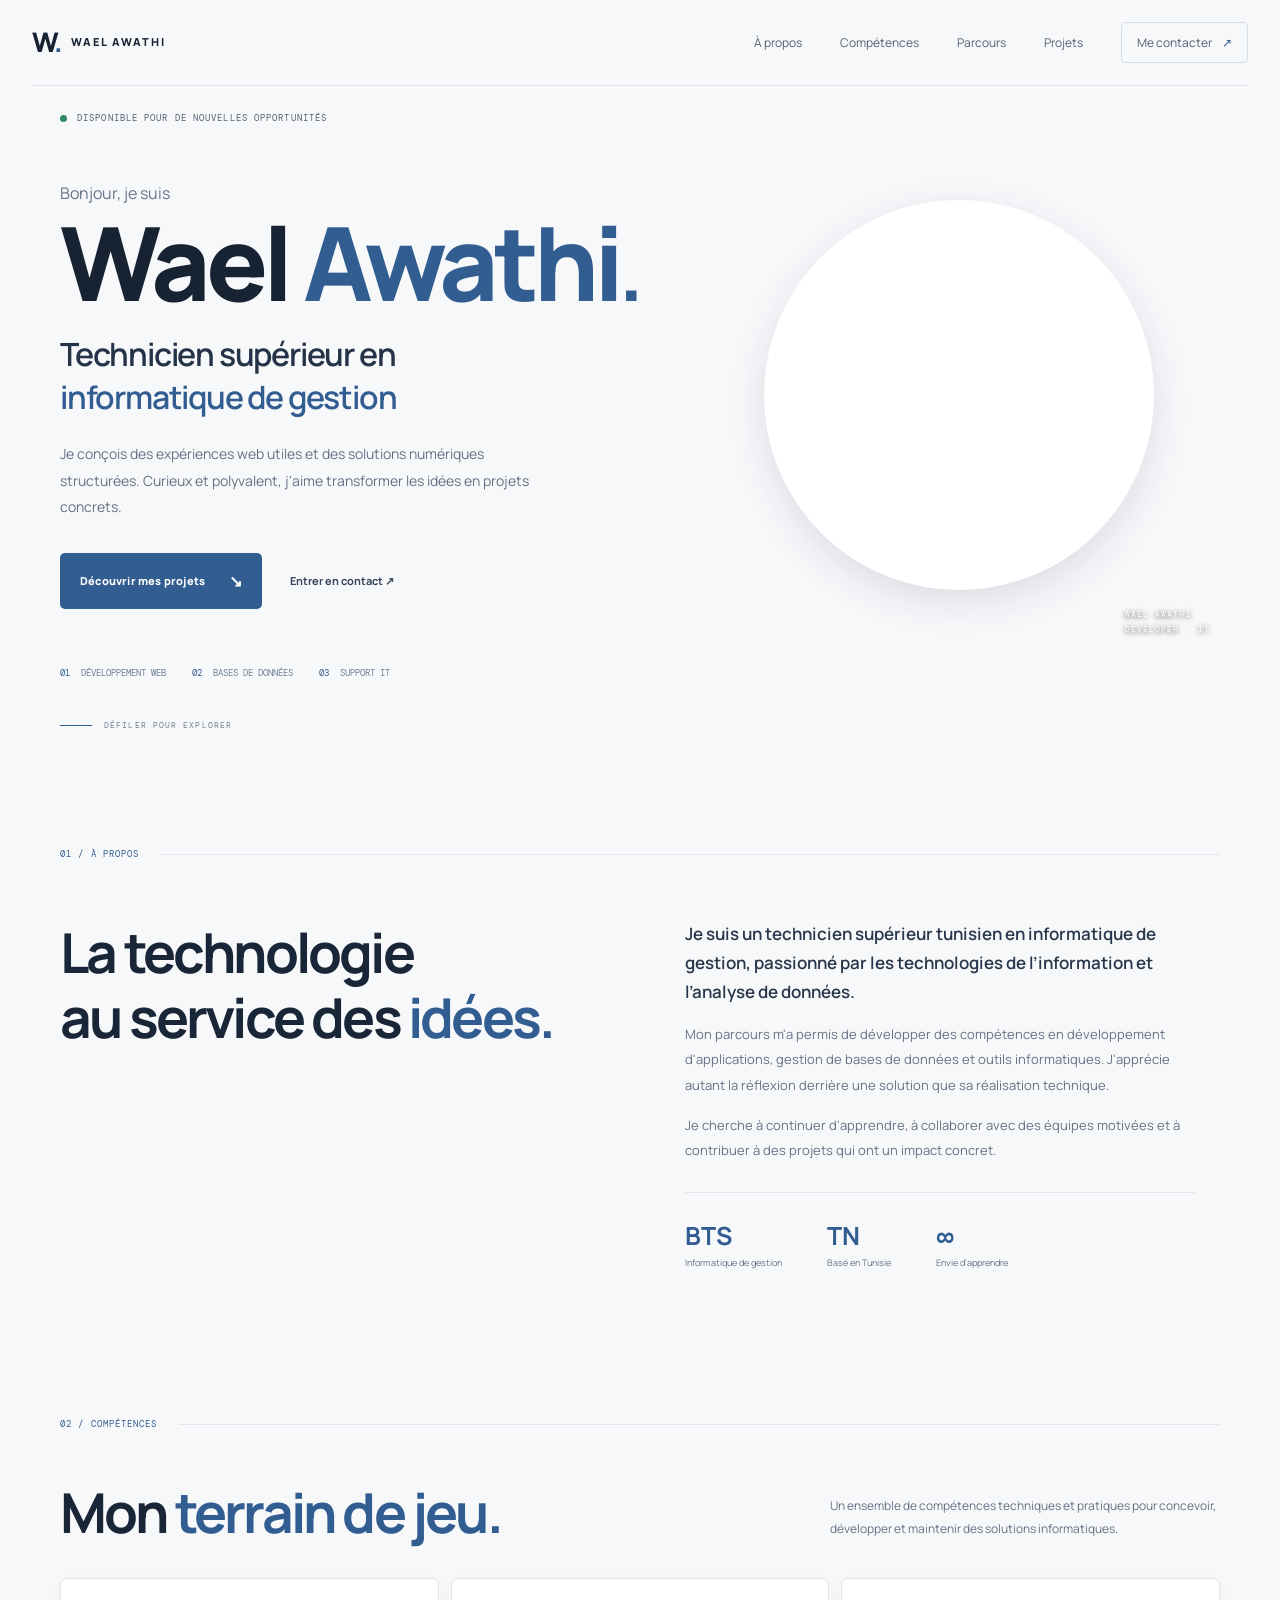
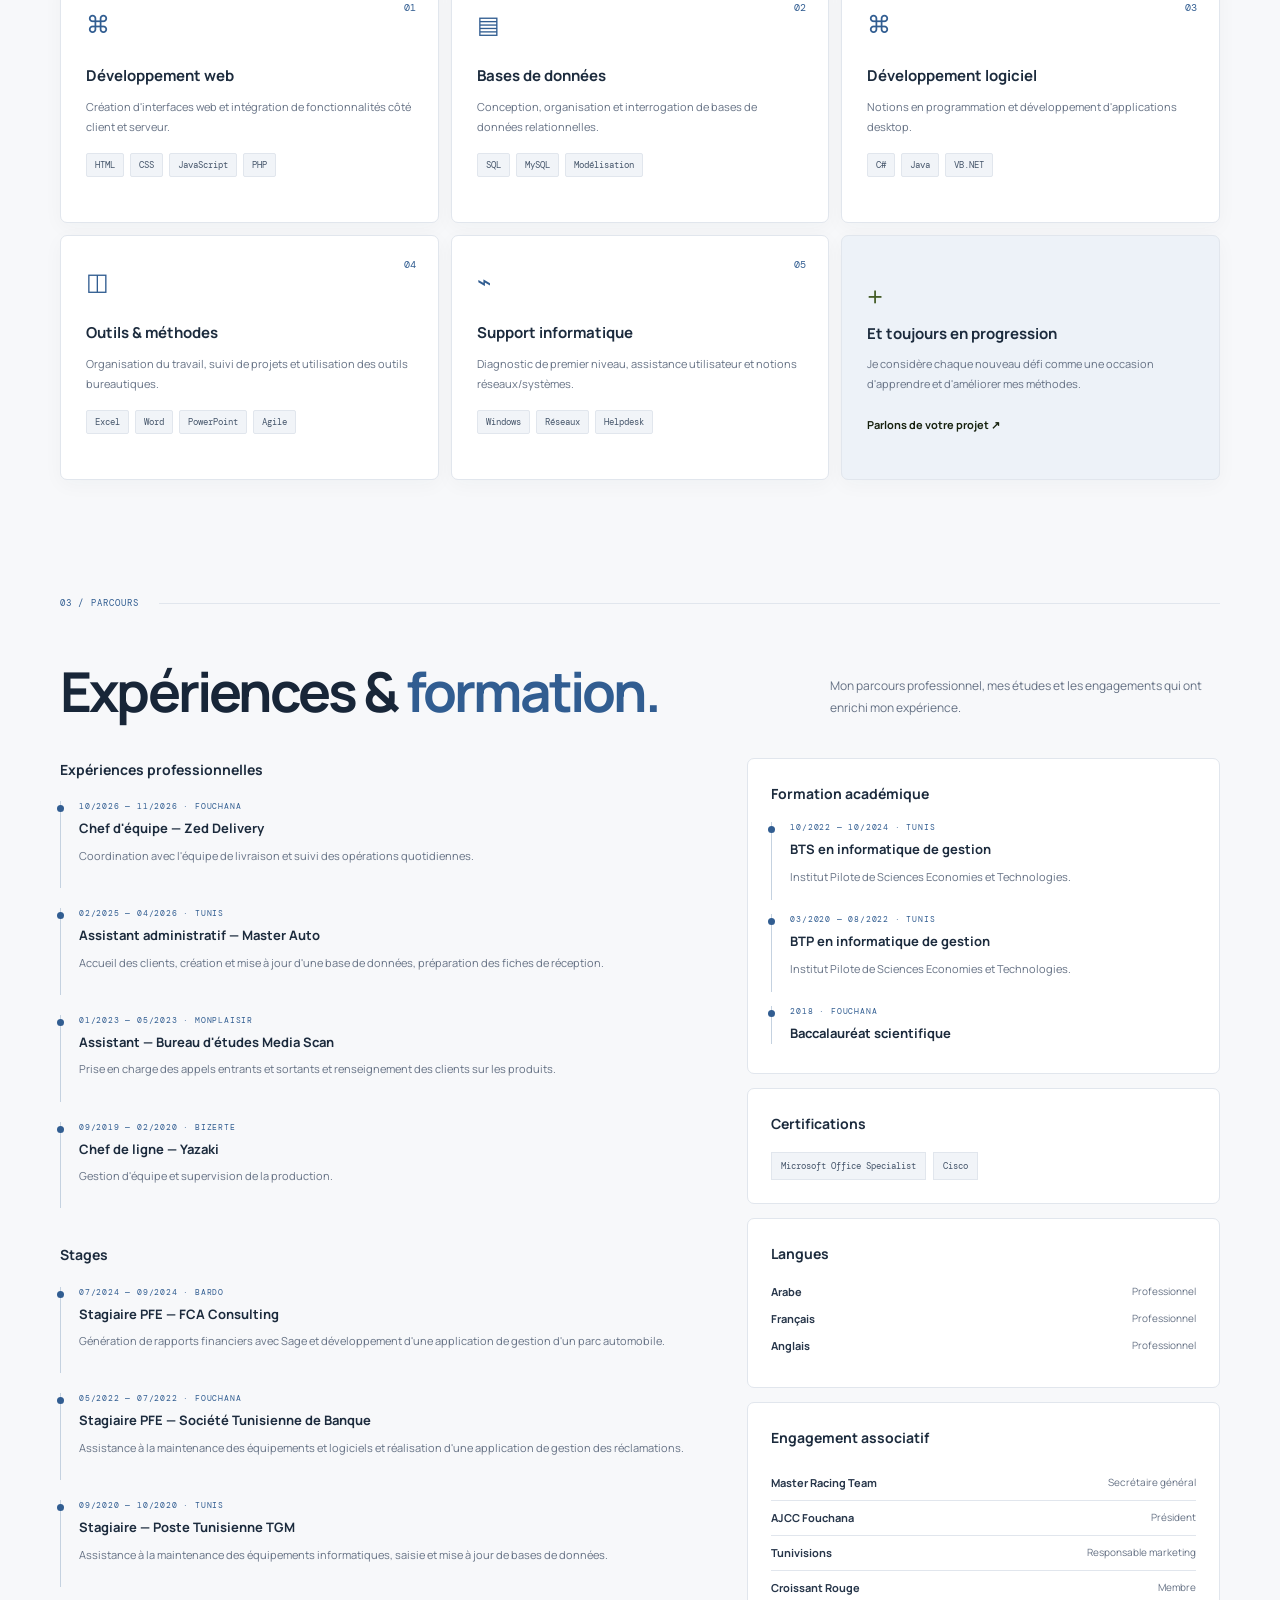
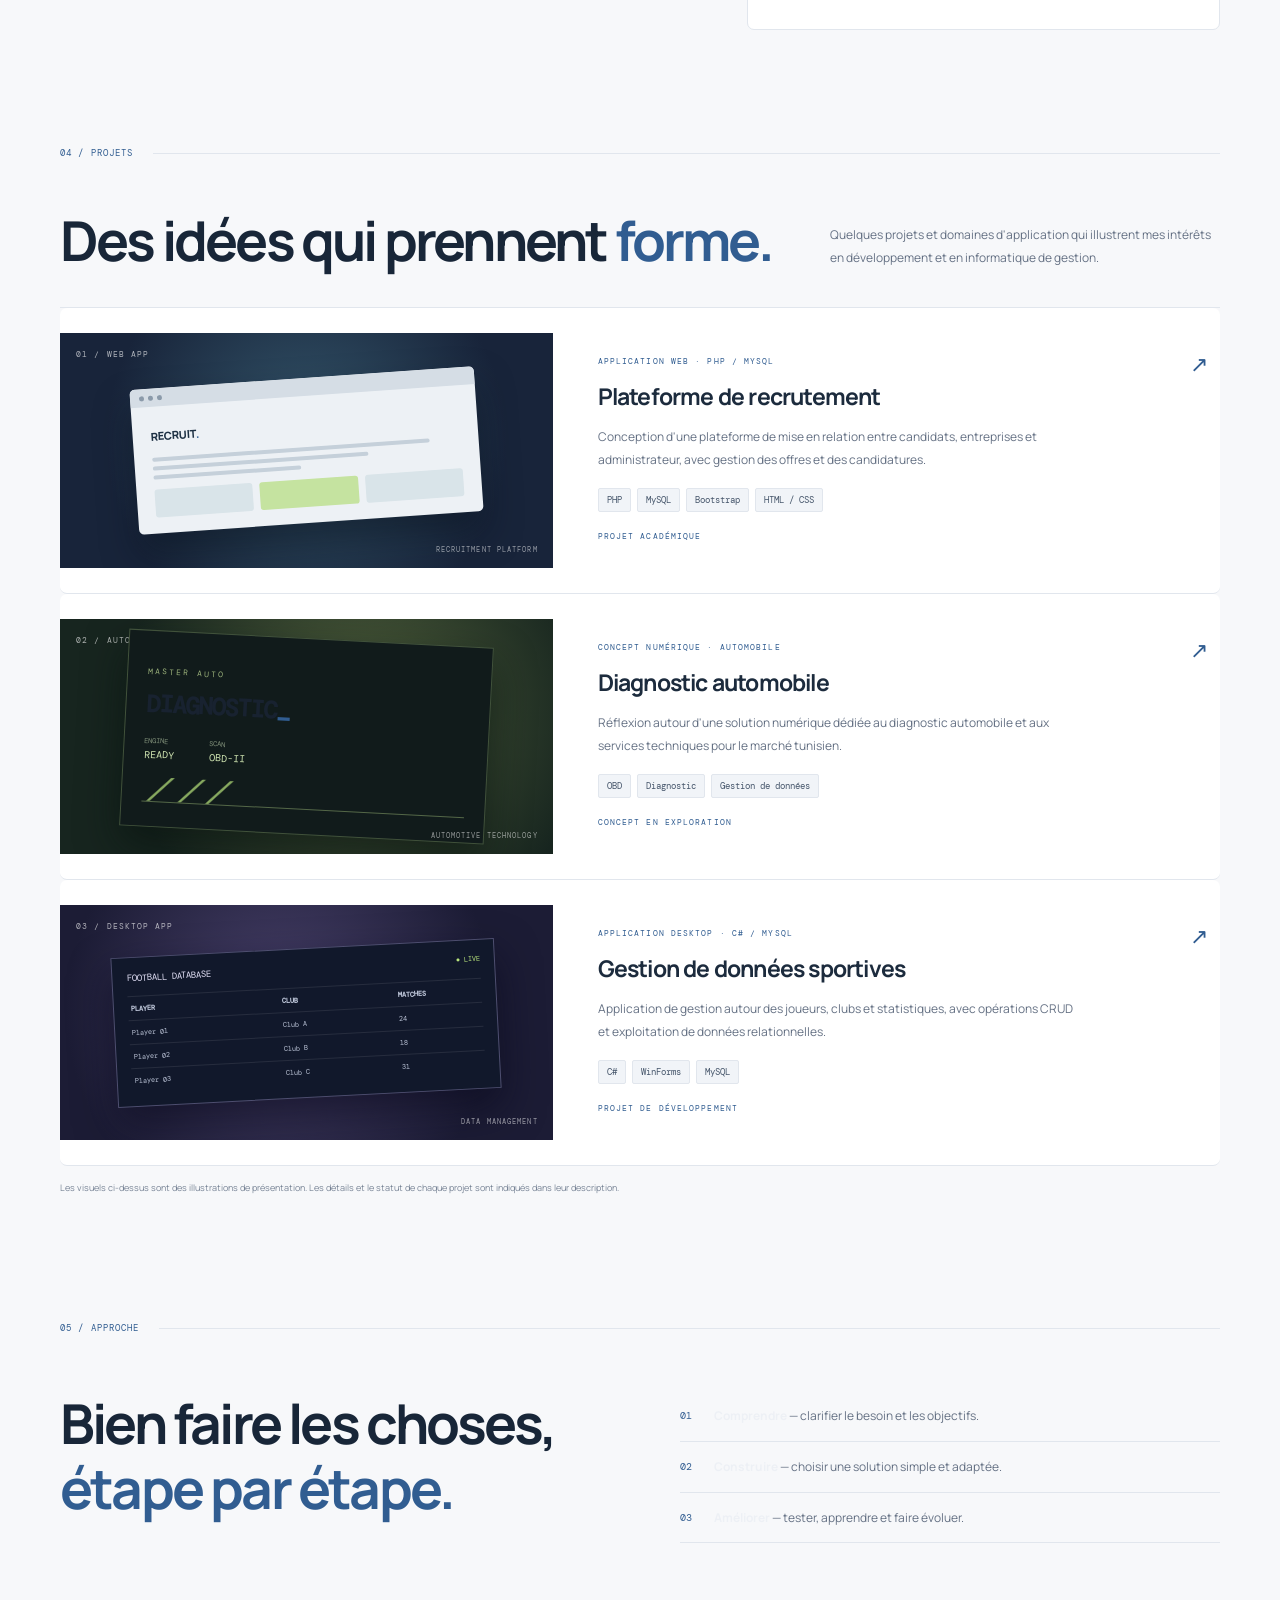
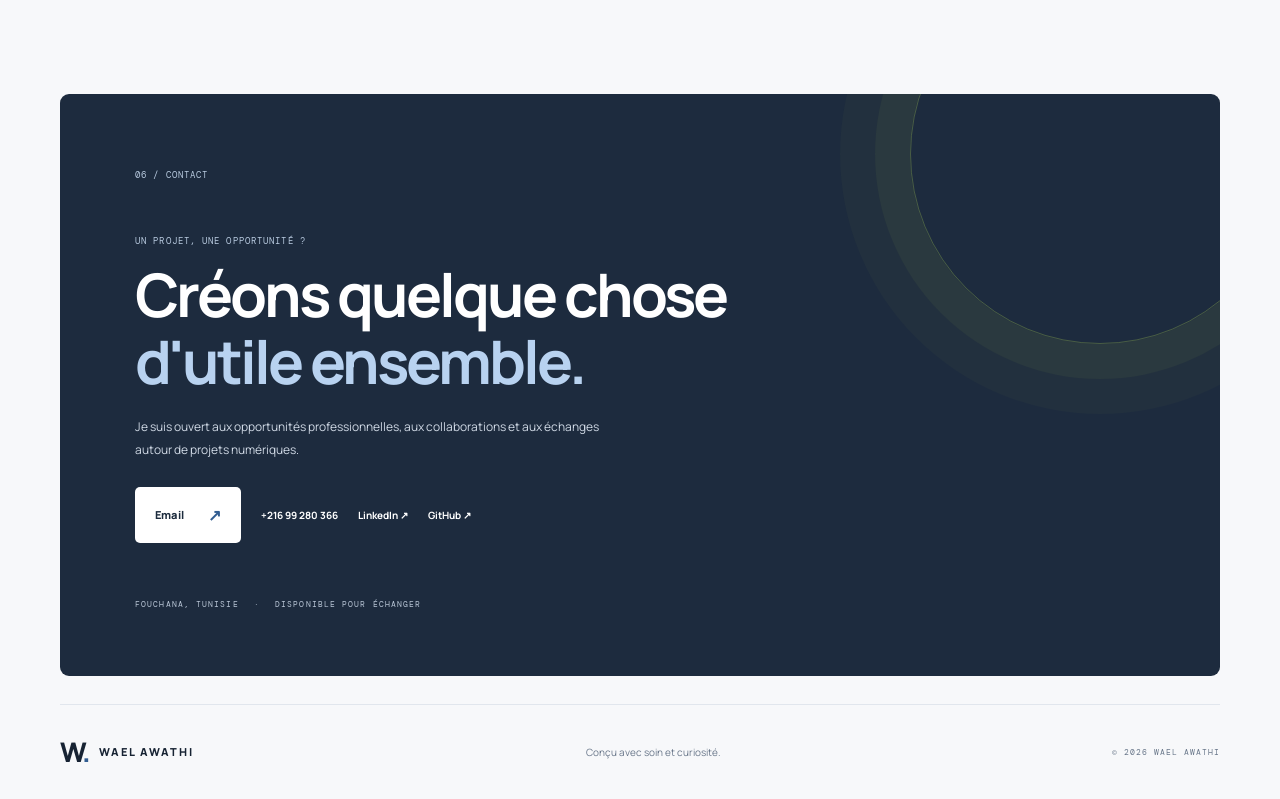
==== index.html @ 7c23335e "Fix hero portrait image path" ====
<!doctype html>
<html lang="fr">
<head>
  <meta charset="utf-8">
  <meta name="viewport" content="width=device-width, initial-scale=1">
  <meta name="theme-color" content="#0b1020">
  <meta name="description" content="Portfolio de Wael Awathi, technicien supérieur en informatique de gestion. Développement web, bases de données et solutions numériques.">
  <meta property="og:title" content="Wael Awathi — Portfolio">
  <meta property="og:description" content="Développement web · Informatique de gestion · Solutions numériques">
  <meta property="og:type" content="website">
  <title>Wael Awathi — Portfolio</title>
  <link rel="preconnect" href="https://fonts.googleapis.com">
  <link rel="preconnect" href="https://fonts.gstatic.com" crossorigin>
  <link href="https://fonts.googleapis.com/css2?family=DM+Mono:wght@400;500&family=Manrope:wght@400;500;600;700;800&display=swap" rel="stylesheet">
  <link rel="stylesheet" href="style.css">
  <script src="script.js" defer></script>
</head>
<body>
  <div class="ambient ambient-one"></div><div class="ambient ambient-two"></div>
  <header class="site-header">
    <a class="brand" href="#accueil" aria-label="Wael Awathi, accueil"><span class="brand-mark">W<span>.</span></span><span>WAEL AWATHI</span></a>
    <button class="menu-toggle" aria-label="Ouvrir le menu" aria-expanded="false"><span></span><span></span></button>
    <nav class="nav" aria-label="Navigation principale">
      <a href="#apropos">À propos</a><a href="#competences">Compétences</a><a href="#parcours">Parcours</a><a href="#projets">Projets</a><a href="#contact" class="nav-contact">Me contacter <span>↗</span></a>
    </nav>
  </header>

  <main>
    <section class="hero section-wrap" id="accueil">
      <div class="hero-copy">
        <div class="eyebrow"><span class="status-dot"></span> DISPONIBLE POUR DE NOUVELLES OPPORTUNITÉS</div>
        <p class="hero-kicker">Bonjour, je suis</p>
        <h1>Wael <span>Awathi</span><i>.</i></h1>
        <h2>Technicien supérieur en<br><span class="outline-text">informatique de gestion</span></h2>
        <p class="hero-description">Je conçois des expériences web utiles et des solutions numériques structurées. Curieux et polyvalent, j'aime transformer les idées en projets concrets.</p>
        <div class="hero-actions"><a class="button button-primary" href="#projets">Découvrir mes projets <span>↘</span></a><a class="text-link" href="#contact">Entrer en contact <span>↗</span></a></div>
        <div class="hero-meta"><span><b>01</b> Développement web</span><span><b>02</b> Bases de données</span><span><b>03</b> Support IT</span></div>
      </div>
      <div class="hero-art hero-portrait" aria-label="Portrait de Wael Awathi">
        <div class="art-orbit orbit-a"></div><div class="art-orbit orbit-b"></div>
        <div class="portrait-glow"></div>
        <img class="profile-portrait" src="assets/wael-profile.webp" alt="Portrait de Wael Awathi" fetchpriority="high">
        <div class="float-card card-code"><span class="card-label">CURRENT FOCUS</span><strong>Web development</strong><span class="mini-bars"><i></i><i></i><i></i><i></i><i></i><i></i><i></i></span></div>
        <div class="float-card card-stack"><span class="stack-icon">⌘</span><span>HTML · CSS · JS</span></div>
        <span class="art-coordinate">WAEL AWATHI<br>DEVELOPER · IT</span>
      </div>
      <a class="scroll-cue" href="#apropos"><span></span> DÉFILER POUR EXPLORER</a>
    </section>

    <section class="about section-wrap section-space" id="apropos">
      <div class="section-heading"><span class="section-index">01 / À PROPOS</span><span class="heading-line"></span></div>
      <div class="about-grid">
        <h2>La technologie<br>au service des <em>idées.</em></h2>
        <div class="about-copy"><p class="lead">Je suis un technicien supérieur tunisien en informatique de gestion, passionné par les technologies de l’information et l’analyse de données.</p><p>Mon parcours m'a permis de développer des compétences en développement d'applications, gestion de bases de données et outils informatiques. J'apprécie autant la réflexion derrière une solution que sa réalisation technique.</p><p>Je cherche à continuer d'apprendre, à collaborer avec des équipes motivées et à contribuer à des projets qui ont un impact concret.</p><div class="about-facts"><div><strong>BTS</strong><span>Informatique de gestion</span></div><div><strong>TN</strong><span>Basé en Tunisie</span></div><div><strong>∞</strong><span>Envie d'apprendre</span></div></div></div>
      </div>
    </section>

    <section class="skills section-wrap section-space" id="competences">
      <div class="section-heading"><span class="section-index">02 / COMPÉTENCES</span><span class="heading-line"></span></div>
      <div class="section-intro"><h2>Mon <em>terrain de jeu.</em></h2><p>Un ensemble de compétences techniques et pratiques pour concevoir, développer et maintenir des solutions informatiques.</p></div>
      <div class="skill-grid">
        <article class="skill-card"><span class="skill-number">01</span><div class="skill-icon">⌘</div><h3>Développement web</h3><p>Création d'interfaces web et intégration de fonctionnalités côté client et serveur.</p><div class="tags"><span>HTML</span><span>CSS</span><span>JavaScript</span><span>PHP</span></div></article>
        <article class="skill-card"><span class="skill-number">02</span><div class="skill-icon">▤</div><h3>Bases de données</h3><p>Conception, organisation et interrogation de bases de données relationnelles.</p><div class="tags"><span>SQL</span><span>MySQL</span><span>Modélisation</span></div></article>
        <article class="skill-card"><span class="skill-number">03</span><div class="skill-icon">⌘</div><h3>Développement logiciel</h3><p>Notions en programmation et développement d'applications desktop.</p><div class="tags"><span>C#</span><span>Java</span><span>VB.NET</span></div></article>
        <article class="skill-card"><span class="skill-number">04</span><div class="skill-icon">◫</div><h3>Outils & méthodes</h3><p>Organisation du travail, suivi de projets et utilisation des outils bureautiques.</p><div class="tags"><span>Excel</span><span>Word</span><span>PowerPoint</span><span>Agile</span></div></article>
        <article class="skill-card"><span class="skill-number">05</span><div class="skill-icon">⌁</div><h3>Support informatique</h3><p>Diagnostic de premier niveau, assistance utilisateur et notions réseaux/systèmes.</p><div class="tags"><span>Windows</span><span>Réseaux</span><span>Helpdesk</span></div></article>
        <article class="skill-card skill-note"><span class="note-mark">+</span><h3>Et toujours en progression</h3><p>Je considère chaque nouveau défi comme une occasion d'apprendre et d'améliorer mes méthodes.</p><a href="#contact" class="text-link">Parlons de votre projet ↗</a></article>
      </div>
    </section>


    <section class="career section-wrap section-space" id="parcours">
      <div class="section-heading"><span class="section-index">03 / PARCOURS</span><span class="heading-line"></span></div>
      <div class="section-intro"><h2>Expériences & <em>formation.</em></h2><p>Mon parcours professionnel, mes études et les engagements qui ont enrichi mon expérience.</p></div>
      <div class="career-grid">
        <div class="career-column">
          <h3 class="career-title">Expériences professionnelles</h3>
          <article class="career-item"><span class="career-date">10/2026 — 11/2026 · FOUCHANA</span><h4>Chef d'équipe — Zed Delivery</h4><p>Coordination avec l'équipe de livraison et suivi des opérations quotidiennes.</p></article>
          <article class="career-item"><span class="career-date">02/2025 — 04/2026 · TUNIS</span><h4>Assistant administratif — Master Auto</h4><p>Accueil des clients, création et mise à jour d'une base de données, préparation des fiches de réception.</p></article>
          <article class="career-item"><span class="career-date">01/2023 — 05/2023 · MONPLAISIR</span><h4>Assistant — Bureau d'études Media Scan</h4><p>Prise en charge des appels entrants et sortants et renseignement des clients sur les produits.</p></article>
          <article class="career-item"><span class="career-date">09/2019 — 02/2020 · BIZERTE</span><h4>Chef de ligne — Yazaki</h4><p>Gestion d'équipe et supervision de la production.</p></article>
          <h3 class="career-title secondary-title">Stages</h3>
          <article class="career-item"><span class="career-date">07/2024 — 09/2024 · BARDO</span><h4>Stagiaire PFE — FCA Consulting</h4><p>Génération de rapports financiers avec Sage et développement d'une application de gestion d'un parc automobile.</p></article>
          <article class="career-item"><span class="career-date">05/2022 — 07/2022 · FOUCHANA</span><h4>Stagiaire PFE — Société Tunisienne de Banque</h4><p>Assistance à la maintenance des équipements et logiciels et réalisation d'une application de gestion des réclamations.</p></article>
          <article class="career-item"><span class="career-date">09/2020 — 10/2020 · TUNIS</span><h4>Stagiaire — Poste Tunisienne TGM</h4><p>Assistance à la maintenance des équipements informatiques, saisie et mise à jour de bases de données.</p></article>
        </div>
        <aside class="career-side">
          <div class="career-panel"><h3 class="career-title">Formation académique</h3><article class="career-item"><span class="career-date">10/2022 — 10/2024 · TUNIS</span><h4>BTS en informatique de gestion</h4><p>Institut Pilote de Sciences Economies et Technologies.</p></article><article class="career-item"><span class="career-date">03/2020 — 08/2022 · TUNIS</span><h4>BTP en informatique de gestion</h4><p>Institut Pilote de Sciences Economies et Technologies.</p></article><article class="career-item"><span class="career-date">2018 · FOUCHANA</span><h4>Baccalauréat scientifique</h4></article></div>
          <div class="career-panel"><h3 class="career-title">Certifications</h3><div class="career-tags"><span>Microsoft Office Specialist</span><span>Cisco</span></div></div>
          <div class="career-panel"><h3 class="career-title">Langues</h3><div class="language-list"><p><b>Arabe</b><span>Professionnel</span></p><p><b>Français</b><span>Professionnel</span></p><p><b>Anglais</b><span>Professionnel</span></p></div></div>
          <div class="career-panel"><h3 class="career-title">Engagement associatif</h3><ul class="association-list"><li><b>Master Racing Team</b><span>Secrétaire général</span></li><li><b>AJCC Fouchana</b><span>Président</span></li><li><b>Tunivisions</b><span>Responsable marketing</span></li><li><b>Croissant Rouge</b><span>Membre</span></li></ul></div>
        </aside>
      </div>
    </section>

    <section class="projects section-wrap section-space" id="projets">
      <div class="section-heading"><span class="section-index">04 / PROJETS</span><span class="heading-line"></span></div>
      <div class="section-intro"><h2>Des idées qui prennent <em>forme.</em></h2><p>Quelques projets et domaines d'application qui illustrent mes intérêts en développement et en informatique de gestion.</p></div>
      <div class="project-list">
        <article class="project-card"><div class="project-visual visual-one"><span class="visual-label">01 / WEB APP</span><div class="mock-window"><div class="mock-top"><i></i><i></i><i></i></div><div class="mock-content"><span class="mock-brand">RECRUIT<span>.</span></span><div class="mock-lines"><i></i><i></i><i></i></div><div class="mock-panels"><b></b><b></b><b></b></div></div></div><span class="visual-caption">RECRUITMENT PLATFORM</span></div><div class="project-info"><div class="project-type">APPLICATION WEB · PHP / MYSQL</div><h3>Plateforme de recrutement</h3><p>Conception d'une plateforme de mise en relation entre candidats, entreprises et administrateur, avec gestion des offres et des candidatures.</p><div class="tags"><span>PHP</span><span>MySQL</span><span>Bootstrap</span><span>HTML / CSS</span></div><span class="project-status">PROJET ACADÉMIQUE</span></div><span class="project-arrow">↗</span></article>
        <article class="project-card"><div class="project-visual visual-two"><span class="visual-label">02 / AUTOMOTIVE</span><div class="diag-card"><span class="diag-overline">MASTER AUTO</span><strong>DIAGNOSTIC<span>_</span></strong><div class="diag-readings"><div><small>ENGINE</small><b>READY</b></div><div><small>SCAN</small><b>OBD-II</b></div></div><div class="diag-wave"></div></div><span class="visual-caption">AUTOMOTIVE TECHNOLOGY</span></div><div class="project-info"><div class="project-type">CONCEPT NUMÉRIQUE · AUTOMOBILE</div><h3>Diagnostic automobile</h3><p>Réflexion autour d'une solution numérique dédiée au diagnostic automobile et aux services techniques pour le marché tunisien.</p><div class="tags"><span>OBD</span><span>Diagnostic</span><span>Gestion de données</span></div><span class="project-status">CONCEPT EN EXPLORATION</span></div><span class="project-arrow">↗</span></article>
        <article class="project-card"><div class="project-visual visual-three"><span class="visual-label">03 / DESKTOP APP</span><div class="table-card"><div class="table-title">FOOTBALL DATABASE <span>● LIVE</span></div><div class="table-row"><b>PLAYER</b><b>CLUB</b><b>MATCHES</b></div><div class="table-row"><span>Player 01</span><span>Club A</span><span>24</span></div><div class="table-row"><span>Player 02</span><span>Club B</span><span>18</span></div><div class="table-row"><span>Player 03</span><span>Club C</span><span>31</span></div></div><span class="visual-caption">DATA MANAGEMENT</span></div><div class="project-info"><div class="project-type">APPLICATION DESKTOP · C# / MYSQL</div><h3>Gestion de données sportives</h3><p>Application de gestion autour des joueurs, clubs et statistiques, avec opérations CRUD et exploitation de données relationnelles.</p><div class="tags"><span>C#</span><span>WinForms</span><span>MySQL</span></div><span class="project-status">PROJET DE DÉVELOPPEMENT</span></div><span class="project-arrow">↗</span></article>
      </div>
      <p class="projects-note">Les visuels ci-dessus sont des illustrations de présentation. Les détails et le statut de chaque projet sont indiqués dans leur description.</p>
    </section>

    <section class="approach section-wrap section-space">
      <div class="section-heading"><span class="section-index">05 / APPROCHE</span><span class="heading-line"></span></div>
      <div class="approach-grid"><h2>Bien faire les choses,<br><em>étape par étape.</em></h2><div class="approach-steps"><div><span>01</span><p><b>Comprendre</b> — clarifier le besoin et les objectifs.</p></div><div><span>02</span><p><b>Construire</b> — choisir une solution simple et adaptée.</p></div><div><span>03</span><p><b>Améliorer</b> — tester, apprendre et faire évoluer.</p></div></div></div>
    </section>

    <section class="contact section-wrap section-space" id="contact">
      <div class="contact-panel"><div class="contact-orb"></div><span class="section-index">06 / CONTACT</span><p class="contact-kicker">UN PROJET, UNE OPPORTUNITÉ ?</p><h2>Créons quelque chose<br><em>d'utile ensemble.</em></h2><p class="contact-copy">Je suis ouvert aux opportunités professionnelles, aux collaborations et aux échanges autour de projets numériques.</p><div class="contact-links"><a class="button button-light" href="mailto:waelawathi5@gmail.com">Email <span>↗</span></a><a class="contact-social" href="tel:+21699280366">+216 99 280 366</a><a class="contact-social" href="https://www.linkedin.com/in/wael-awathi-763bab306" target="_blank" rel="noreferrer">LinkedIn ↗</a><a class="contact-social" href="https://github.com/Waelawathi5" target="_blank" rel="noreferrer">GitHub ↗</a></div><div class="contact-location">FOUCHANA, TUNISIE <span>·</span> DISPONIBLE POUR ÉCHANGER</div></div>
    </section>
  </main>

  <footer class="footer section-wrap"><a class="brand" href="#accueil"><span class="brand-mark">W<span>.</span></span><span>WAEL AWATHI</span></a><p>Conçu avec soin et curiosité.</p><span>© <span id="year"></span> WAEL AWATHI</span></footer>
</body>
</html>
---- style.css ----
:root{--bg:#0b1020;--panel:#111a2d;--panel2:#151f34;--text:#f4f5f8;--muted:#9ba6ba;--line:rgba(255,255,255,.11);--accent:#c4f06b;--accent2:#91b84a;--font:'Manrope',sans-serif;--mono:'DM Mono',monospace}*{box-sizing:border-box}html{scroll-behavior:smooth;scroll-padding-top:90px}body{margin:0;background:var(--bg);color:var(--text);font-family:var(--font);line-height:1.65;overflow-x:hidden}a{color:inherit;text-decoration:none}.ambient{position:absolute;z-index:-1;pointer-events:none;border-radius:50%;filter:blur(100px);opacity:.12}.ambient-one{width:480px;height:480px;background:#668dbe;top:100px;left:-260px}.ambient-two{width:380px;height:380px;background:#a2ce56;top:850px;right:-260px}.section-wrap{width:min(1160px,calc(100% - 64px));margin-inline:auto}.site-header{height:86px;width:min(1280px,calc(100% - 64px));margin:auto;display:flex;align-items:center;justify-content:space-between;border-bottom:1px solid var(--line);position:relative;z-index:5}.brand{display:flex;align-items:center;gap:11px;font-size:11px;font-weight:800;letter-spacing:2px}.brand-mark{font-size:27px;letter-spacing:-3px;font-weight:800}.brand-mark span,.hero h1 i,.mock-brand span,.diag-card strong span{color:var(--accent);font-style:normal}.nav{display:flex;align-items:center;gap:38px;font-size:12px;color:#c1c8d5}.nav a{transition:color .2s}.nav a:hover,.text-link:hover{color:var(--accent)}.nav-contact{border:1px solid var(--line);padding:10px 15px;border-radius:4px}.nav-contact span{color:var(--accent);margin-left:8px}.menu-toggle{display:none}.hero{min-height:690px;display:grid;grid-template-columns:1.1fr .9fr;align-items:center;position:relative;padding-top:35px;padding-bottom:90px}.hero-copy{position:relative;z-index:1}.eyebrow,.section-index,.project-type,.project-status,.card-label,.core-small,.core-bottom,.art-coordinate,.scroll-cue,.visual-label,.visual-caption,.contact-kicker,.contact-location{font-family:var(--mono);letter-spacing:1.1px}.eyebrow{font-size:9px;color:#c6d0de;display:flex;align-items:center;gap:10px}.status-dot{width:7px;height:7px;background:var(--accent);border-radius:50%;box-shadow:0 0 12px var(--accent)}.hero-kicker{font-size:16px;color:var(--muted);margin:54px 0 0}.hero h1{font-size:clamp(58px,8vw,104px);letter-spacing:-7px;line-height:1.1;margin:0;font-weight:800}.hero h1 span{color:var(--accent)}.hero h1 i{font-size:.75em}.hero h2{font-size:clamp(21px,3vw,32px);line-height:1.35;letter-spacing:-1.2px;margin:14px 0 22px;font-weight:600}.outline-text{color:transparent;-webkit-text-stroke:1px #aab5c7}.hero-description{max-width:490px;color:var(--muted);font-size:14px;line-height:1.9}.hero-actions{display:flex;align-items:center;gap:28px;margin-top:32px}.button{display:inline-flex;align-items:center;gap:24px;padding:15px 20px;font-size:11px;font-weight:800;letter-spacing:.2px;border-radius:3px;transition:transform .2s,background .2s}.button:hover{transform:translateY(-3px)}.button-primary{background:var(--accent);color:#111827}.button-primary span,.button-light span{font-size:16px}.text-link{font-size:11px;font-weight:700;color:#d8deea;transition:color .2s}.hero-meta{display:flex;gap:26px;margin-top:58px;color:#8290a6;font:9px var(--mono);text-transform:uppercase}.hero-meta b{color:var(--accent);margin-right:6px;font-weight:400}.hero-art{height:480px;position:relative;display:grid;place-items:center}.art-orbit{position:absolute;border:1px solid rgba(196,240,107,.2);border-radius:50%;transform:rotate(-24deg)}.orbit-a{width:390px;height:250px}.orbit-b{width:330px;height:420px;transform:rotate(55deg);border-color:rgba(255,255,255,.1)}.art-core{width:245px;height:245px;border-radius:50%;background:radial-gradient(circle at 35% 25%,#26364a,#111a2d 65%);border:1px solid rgba(196,240,107,.35);box-shadow:0 0 90px rgba(143,182,75,.12),inset 0 0 50px rgba(255,255,255,.035);display:flex;flex-direction:column;align-items:center;justify-content:center;position:relative}.art-core:before,.art-core:after{content:"";position:absolute;border:1px solid rgba(196,240,107,.15);border-radius:50%;inset:-17px}.art-core:after{inset:-32px;border-color:rgba(255,255,255,.07)}.core-small,.core-bottom{font-size:8px;color:#9ba9bc;letter-spacing:2px}.art-core strong{font-size:105px;line-height:1.15;letter-spacing:-12px;margin-right:10px}.art-core strong span{color:var(--accent)}.core-bottom{font-size:7px}.float-card{position:absolute;background:rgba(18,28,46,.94);border:1px solid var(--line);padding:15px 17px;box-shadow:0 15px 45px rgba(0,0,0,.2)}.card-code{top:75px;right:0;width:185px}.card-label{display:block;font-size:8px;color:var(--accent);margin-bottom:7px}.card-code strong{font-size:12px}.mini-bars{display:flex;gap:4px;margin-top:13px;align-items:end;height:22px}.mini-bars i{display:block;width:12px;background:var(--accent);opacity:.75;border-radius:2px}.mini-bars i:nth-child(1){height:40%}.mini-bars i:nth-child(2){height:70%}.mini-bars i:nth-child(3){height:52%}.mini-bars i:nth-child(4){height:100%}.mini-bars i:nth-child(5){height:65%}.mini-bars i:nth-child(6){height:82%}.mini-bars i:nth-child(7){height:48%}.card-stack{bottom:70px;left:0;display:flex;align-items:center;gap:12px;font:9px var(--mono);color:#c4ccda}.stack-icon{font-size:23px;color:var(--accent)}.art-coordinate{position:absolute;right:10px;bottom:45px;color:#66758b;font-size:8px;line-height:1.8}.scroll-cue{position:absolute;bottom:27px;left:0;font-size:8px;color:#78859a;display:flex;align-items:center;gap:12px}.scroll-cue span{width:32px;height:1px;background:var(--accent)}.section-space{padding-top:105px;padding-bottom:30px}.section-heading{display:flex;align-items:center;gap:20px}.section-index{font-size:9px;color:var(--accent)}.heading-line{height:1px;background:var(--line);flex:1}.about-grid{display:grid;grid-template-columns:1fr 1fr;gap:90px;padding:58px 0 30px}.about-grid h2,.section-intro h2,.approach-grid h2{font-size:clamp(34px,5vw,55px);letter-spacing:-2.8px;line-height:1.18;margin:0;font-weight:700}.about-grid h2 em,.section-intro h2 em,.approach-grid h2 em,.contact-panel h2 em{color:var(--accent);font-style:normal}.about-copy{max-width:510px}.about-copy p{font-size:13px;color:var(--muted);line-height:1.95;margin:0 0 15px}.about-copy .lead{font-size:17px;color:#e7ebf2;font-weight:600;line-height:1.7}.about-facts{display:flex;gap:45px;border-top:1px solid var(--line);padding-top:22px;margin-top:28px}.about-facts div{display:flex;flex-direction:column}.about-facts strong{font-size:25px;color:var(--accent)}.about-facts span{font-size:9px;color:#8d9aaf}.section-intro{display:flex;align-items:end;justify-content:space-between;gap:40px;margin:48px 0 34px}.section-intro p{max-width:390px;font-size:12px;color:var(--muted);line-height:1.9;margin:0 0 4px}.skill-grid{display:grid;grid-template-columns:repeat(3,1fr);gap:12px}.skill-card{min-height:245px;background:linear-gradient(145deg,rgba(21,32,53,.9),rgba(15,23,39,.8));border:1px solid var(--line);padding:25px;position:relative;transition:transform .25s,border-color .25s}.skill-card:hover{transform:translateY(-5px);border-color:rgba(196,240,107,.4)}.skill-number{position:absolute;top:22px;right:22px;font:10px var(--mono);color:#69788e}.skill-icon{font-size:24px;color:var(--accent);margin-bottom:20px}.skill-card h3{font-size:15px;margin:0 0 8px}.skill-card p{font-size:11px;color:var(--muted);line-height:1.8;margin:0 0 17px}.tags{display:flex;flex-wrap:wrap;gap:6px}.tags span{font:9px var(--mono);color:#bdc7d7;border:1px solid rgba(255,255,255,.12);padding:5px 8px;border-radius:2px}.skill-note{background:var(--accent);color:#111827;display:flex;flex-direction:column;justify-content:center}.skill-note p{color:#354326}.skill-note .text-link{color:#17220f;margin-top:5px}.note-mark{font-size:28px;font-weight:400;line-height:1;color:#425a25;margin-bottom:12px}.project-list{border-top:1px solid var(--line)}.project-card{display:grid;grid-template-columns: .9fr 1fr 30px;gap:45px;align-items:center;padding:25px 0;border-bottom:1px solid var(--line);position:relative}.project-visual{height:235px;position:relative;overflow:hidden;display:flex;align-items:center;justify-content:center;background:#18243a}.visual-one{background:radial-gradient(circle at 50% 45%,#34566b,#18243a 72%)}.visual-two{background:radial-gradient(circle at 60% 40%,#52623d,#17251f 72%)}.visual-three{background:radial-gradient(circle at 45% 45%,#4a426c,#1c1c35 72%)}.visual-label{position:absolute;top:15px;left:16px;font-size:8px;color:rgba(255,255,255,.65)}.visual-caption{position:absolute;bottom:13px;right:15px;font-size:7px;color:rgba(255,255,255,.55)}.mock-window{width:70%;height:145px;background:#edf1f5;border-radius:5px;box-shadow:0 20px 35px #07101c80;overflow:hidden;transform:rotate(-4deg)}.mock-top{height:18px;background:#d5dde5;display:flex;align-items:center;gap:4px;padding-left:9px}.mock-top i{width:5px;height:5px;border-radius:50%;background:#8b9aaa}.mock-content{padding:15px 18px}.mock-brand{font-size:11px;font-weight:800;color:#1d3043}.mock-lines{margin:10px 0;display:grid;gap:5px}.mock-lines i{height:4px;background:#c5d0da;width:90%;border-radius:3px}.mock-lines i:nth-child(2){width:70%}.mock-lines i:nth-child(3){width:48%}.mock-panels{display:flex;gap:7px}.mock-panels b{height:28px;flex:1;background:#d9e4e9;border-radius:3px}.mock-panels b:nth-child(2){background:#c5e3a0}.diag-card{width:74%;background:#111b1b;border:1px solid #8ba66c66;padding:24px 20px;box-shadow:0 18px 40px #06100d99;transform:rotate(3deg)}.diag-overline{font:8px var(--mono);color:#9db47c;letter-spacing:2px}.diag-card strong{display:block;font:700 24px var(--mono);letter-spacing:-1px;margin:7px 0 17px}.diag-readings{display:flex;gap:35px}.diag-readings div{display:flex;flex-direction:column;gap:3px}.diag-readings small{font:7px var(--mono);color:#81917a}.diag-readings b{font:10px var(--mono);color:#d2e7b3}.diag-wave{height:25px;margin-top:16px;background:linear-gradient(135deg,transparent 0 8%,#b8e47c 8.5% 9%,transparent 9.5% 17%,#b8e47c 17.5% 18%,transparent 18.5% 25%,#b8e47c 25.5% 26%,transparent 26.5%);opacity:.7;border-bottom:1px solid #71885b}.table-card{width:78%;background:#11182b;border:1px solid #aaa0d766;padding:14px;box-shadow:0 18px 40px #09091b99;transform:rotate(-3deg)}.table-title{font:9px var(--mono);color:#e3e1f7;margin-bottom:12px}.table-title span{float:right;color:#b8e47c;font-size:7px}.table-row{display:grid;grid-template-columns:1.3fr 1fr .7fr;padding:7px 3px;border-top:1px solid #ffffff17;font:7px var(--mono);color:#bdc5d8}.table-row:first-of-type{color:#858eaa}.project-info{padding:10px 0}.project-type{font-size:8px;color:var(--accent)}.project-info h3{font-size:23px;letter-spacing:-.8px;margin:10px 0}.project-info p{font-size:12px;line-height:1.9;color:var(--muted);max-width:480px;margin:0 0 16px}.project-status{display:inline-block;margin-top:18px;font-size:8px;color:#7e8ca1}.project-arrow{font-size:22px;color:var(--accent);align-self:start;margin-top:13px}.projects-note{font-size:9px;color:#718096;margin-top:15px}.approach-grid{display:grid;grid-template-columns:1fr 1fr;gap:80px;padding:55px 0 35px}.approach-steps{display:grid;gap:0}.approach-steps div{display:flex;align-items:center;gap:22px;border-bottom:1px solid var(--line);padding:15px 0}.approach-steps span{font:10px var(--mono);color:var(--accent)}.approach-steps p{font-size:12px;color:var(--muted);margin:0}.approach-steps b{color:#edf0f5}.contact{padding-top:110px;padding-bottom:75px}.contact-panel{background:#c4f06b;color:#14200e;padding:65px 75px;position:relative;overflow:hidden}.contact-panel .section-index{color:#405a24;position:relative;z-index:1}.contact-kicker{font-size:9px;margin:48px 0 12px;color:#526c31;position:relative;z-index:1}.contact-panel h2{font-size:clamp(37px,5vw,60px);line-height:1.13;letter-spacing:-3px;margin:0;position:relative;z-index:1}.contact-panel h2 em{color:#506d2b}.contact-copy{max-width:490px;color:#425a2a;font-size:12px;line-height:1.9;margin:20px 0 25px;position:relative;z-index:1}.button-light{background:#101a17;color:#f4f5f8;position:relative;z-index:1}.button-light span{color:var(--accent)}.contact-location{font-size:8px;color:#526c31;margin-top:55px;position:relative;z-index:1}.contact-location span{padding:0 9px}.contact-orb{position:absolute;width:380px;height:380px;border:1px solid #8aa94e66;border-radius:50%;right:-70px;top:-130px;box-shadow:0 0 0 35px #8aa94e12,0 0 0 70px #8aa94e0b}.footer{border-top:1px solid var(--line);min-height:95px;display:flex;align-items:center;justify-content:space-between;color:#78869a}.footer p{font-size:10px}.footer>span{font:8px var(--mono);letter-spacing:1px}.footer .brand{color:#e5eaf1}.reveal{opacity:0;transform:translateY(18px);transition:opacity .65s ease,transform .65s ease}.reveal.visible{opacity:1;transform:none}@media(max-width:900px){.hero{grid-template-columns:1fr .8fr}.hero h1{font-size:75px}.art-core{width:205px;height:205px}.art-core strong{font-size:85px}.orbit-a{width:300px;height:210px}.orbit-b{width:260px;height:340px}.card-code{right:-8px}.about-grid{gap:45px}.project-card{gap:25px}.project-visual{height:205px}.contact-panel{padding:55px 45px}}@media(max-width:700px){.section-wrap,.site-header{width:calc(100% - 40px)}.site-header{height:72px}.menu-toggle{display:flex;flex-direction:column;gap:5px;background:none;border:0;padding:10px}.menu-toggle span{width:23px;height:2px;background:#e9edf4}.nav{display:none;position:absolute;top:71px;left:-20px;right:-20px;padding:22px 25px 27px;background:#111a2d;border-bottom:1px solid var(--line);flex-direction:column;align-items:stretch;gap:18px}.nav.open{display:flex}.nav-contact{width:max-content}.hero{display:flex;flex-direction:column;align-items:stretch;padding-top:75px;padding-bottom:75px;min-height:auto}.hero-kicker{margin-top:38px}.hero h1{font-size:clamp(62px,15vw,88px);letter-spacing:-5px}.hero h2{font-size:24px}.hero-description{font-size:13px}.hero-meta{gap:14px;flex-wrap:wrap;margin-top:38px}.hero-art{height:370px;margin-top:25px}.art-core{width:190px;height:190px}.art-core strong{font-size:80px}.orbit-a{width:290px;height:190px}.orbit-b{width:240px;height:320px}.card-code{top:35px;right:0}.card-stack{bottom:35px;left:0}.art-coordinate{right:0;bottom:10px}.scroll-cue{bottom:15px}.section-space{padding-top:75px}.about-grid,.approach-grid{grid-template-columns:1fr;gap:25px;padding-top:38px}.about-grid h2,.section-intro h2,.approach-grid h2{font-size:40px}.about-facts{gap:30px}.section-intro{display:block;margin:35px 0 25px}.section-intro p{margin-top:15px}.skill-grid{grid-template-columns:1fr 1fr}.skill-card{padding:20px;min-height:250px}.project-card{grid-template-columns:1fr 28px;gap:15px;padding:22px 0}.project-visual{grid-column:1/-1;height:210px}.project-info{padding:5px 0}.project-info h3{font-size:21px}.project-arrow{grid-column:2;grid-row:2}.approach-grid{gap:25px}.contact{padding-top:75px;padding-bottom:55px}.contact-panel{padding:40px 25px}.contact-panel h2{font-size:42px;letter-spacing:-2px}.contact-kicker{margin-top:35px}.contact-location{line-height:2;margin-top:38px}.footer{flex-wrap:wrap;gap:12px;padding:22px 0}.footer p{order:3;width:100%;margin:0}.footer>span{font-size:7px}}@media(max-width:390px){.skill-grid{grid-template-columns:1fr}.skill-card{min-height:215px}.hero-actions{gap:17px;flex-wrap:wrap}.hero-meta{font-size:8px}.contact-panel h2{font-size:36px}}@media(prefers-reduced-motion:reduce){*,*::before,*::after{scroll-behavior:auto!important;transition:none!important}.reveal{opacity:1;transform:none}}

/* CV-based career and contact sections */
.career-grid{display:grid;grid-template-columns:1.15fr .85fr;gap:55px;align-items:start}
.career-title{font-size:14px;margin:0 0 20px;color:#eef2f8}
.career-item{padding:0 0 22px 18px;margin:0 0 20px;border-left:1px solid rgba(196,240,107,.35);position:relative}
.career-item:before{content:"";position:absolute;left:-4px;top:4px;width:7px;height:7px;border-radius:50%;background:var(--accent)}
.career-date{display:block;font:8px var(--mono);letter-spacing:.8px;color:var(--accent);margin-bottom:7px}
.career-item h4{font-size:13px;margin:0 0 6px;color:#edf0f5}
.career-item p{font-size:11px;line-height:1.85;color:var(--muted);margin:0}
.secondary-title{margin-top:35px}
.career-side{display:grid;gap:14px}
.career-panel{padding:23px;background:rgba(21,32,53,.75);border:1px solid var(--line)}
.career-panel .career-title{margin-bottom:17px}
.career-panel .career-item{margin-bottom:14px;padding-bottom:13px}
.career-panel .career-item:last-child{margin-bottom:0;padding-bottom:0}
.career-tags{display:flex;flex-wrap:wrap;gap:7px}
.career-tags span{font:9px var(--mono);color:#c5cfde;border:1px solid var(--line);padding:7px 9px}
.language-list p{display:flex;justify-content:space-between;gap:15px;margin:9px 0;font-size:11px;color:#e9edf4}
.language-list span,.association-list span{color:var(--muted);font-size:10px}
.association-list{list-style:none;padding:0;margin:0}
.association-list li{display:flex;justify-content:space-between;gap:12px;padding:8px 0;border-bottom:1px solid var(--line);font-size:11px;color:#e9edf4}
.association-list li:last-child{border-bottom:0}
.contact-links{display:flex;align-items:center;gap:20px;flex-wrap:wrap;position:relative;z-index:1}
.contact-social{font-size:10px;font-weight:700;color:#23351a}
.contact-social:hover{text-decoration:underline}
@media(max-width:700px){.career-grid{grid-template-columns:1fr;gap:20px}.career-side{gap:10px}.career-panel{padding:20px}.contact-links{gap:14px}.association-list li{align-items:flex-start}}


/* Personal portrait in the hero */
.hero-portrait{overflow:visible;isolation:isolate}
.hero-portrait .profile-portrait{position:relative;z-index:1;width:min(100%,430px);height:470px;object-fit:contain;object-position:center bottom;filter:drop-shadow(0 24px 45px rgba(0,0,0,.48));}
.hero-portrait .portrait-glow{position:absolute;z-index:0;width:290px;height:290px;border-radius:50%;background:radial-gradient(circle,rgba(196,240,107,.16),rgba(196,240,107,0) 70%);top:22%;left:50%;transform:translateX(-50%)}
.hero-portrait .orbit-a{z-index:-1}
.hero-portrait .orbit-b{z-index:-1}
.hero-portrait .card-code,.hero-portrait .card-stack,.hero-portrait .art-coordinate{z-index:2}
@media(max-width:900px){.hero-portrait{height:390px}.hero-portrait .profile-portrait{height:390px;width:min(100%,360px)}}
@media(max-width:600px){.hero-portrait{height:350px;margin-top:10px}.hero-portrait .profile-portrait{height:350px;width:min(100%,330px)}.hero-portrait .card-code{right:-3px;top:24px}.hero-portrait .card-stack{left:-3px;bottom:32px}.hero-portrait .art-coordinate{right:0;bottom:5px}}


/* Clean, minimal professional theme */
:root{--bg:#f7f8fa;--panel:#ffffff;--panel2:#eef1f5;--text:#182230;--muted:#657184;--line:#e1e6ed;--accent:#315d91;--accent2:#24466e}
body{background:var(--bg);color:var(--text)}
.ambient{display:none}
.site-header{border-color:var(--line)}
.brand{color:#172333}
.brand-mark span,.hero h1 i,.mock-brand span,.diag-card strong span{color:var(--accent)}
.nav{color:#536174}
.nav a:hover,.text-link:hover{color:var(--accent)}
.nav-contact{border-color:#d5dce5;border-radius:5px}
.nav-contact span{color:var(--accent)}
.hero{min-height:660px;padding-top:25px;padding-bottom:80px}
.eyebrow{color:#536174}
.status-dot{background:#2f8b62;box-shadow:none}
.hero-kicker{color:#687589}
.hero h1{color:#172333;letter-spacing:-5px}
.hero h1 span{color:var(--accent)}
.hero h2{color:#253348}
.outline-text{color:#315d91;-webkit-text-stroke:0}
.hero-description,.about-copy p,.section-intro p{color:#657184}
.button-primary{background:#315d91;color:white;border-radius:5px}
.text-link{color:#33445a}
.hero-meta{color:#718096}
.hero-meta b,.section-index{color:var(--accent)}
.hero-art{height:490px}
.hero-portrait .profile-portrait{width:min(100%,465px);height:465px;object-fit:contain;object-position:center;border-radius:8px;filter:drop-shadow(0 18px 28px rgba(19,31,47,.14))}
.hero-portrait .portrait-glow{display:none}
.hero-portrait .art-orbit{display:none}
.hero-portrait .float-card{display:none}
.hero-portrait .art-coordinate{right:10px;bottom:4px;color:#fff;text-shadow:0 1px 5px #222}
.scroll-cue{color:#758195}
.scroll-cue span{background:var(--accent)}
.section-space{padding-top:88px;padding-bottom:28px}
.heading-line{background:var(--line)}
.about-grid h2,.section-intro h2,.approach-grid h2{color:#182638}
.about-grid h2 em,.section-intro h2 em,.approach-grid h2 em,.contact-panel h2 em{color:var(--accent)}
.about-copy .lead{color:#27364a}
.about-facts{border-color:var(--line)}
.about-facts strong{color:var(--accent)}
.about-facts span{color:#657184}
.skill-card{background:#fff;border:1px solid var(--line);border-radius:7px;box-shadow:0 5px 20px rgba(28,45,67,.035)}
.skill-card:hover{border-color:#aabbd0;transform:translateY(-3px)}
.skill-card h3,.career-title,.career-item h4{color:#1c2b3d}
.skill-card p,.career-item p{color:#657184}
.skill-number,.career-date{color:var(--accent)}
.skill-icon{color:var(--accent)}
.tags span,.career-tags span{background:#f1f4f8;color:#46566b;border-color:#e1e6ed}
.skill-note{background:#edf2f8}
.project-card{background:#fff;border-color:var(--line);border-radius:7px;overflow:hidden}
.project-info h3{color:#1c2b3d}
.project-info p{color:#657184}
.project-type,.project-status{color:var(--accent)}
.project-arrow{color:var(--accent)}
.projects-note{color:#788496}
.career-grid{gap:48px}
.career-panel{background:#fff;border:1px solid var(--line);border-radius:7px}
.career-item{border-left-color:#c5d2e0}
.career-item:before{background:var(--accent)}
.career-date{color:var(--accent)}
.career-tags span{color:#46566b}
.language-list p,.association-list li{color:#27364a;border-color:var(--line)}
.language-list span,.association-list span{color:#657184}
.approach-steps>div{border-color:var(--line)}
.approach-steps>div>span{color:var(--accent)}
.approach-steps p{color:#657184}
.contact-panel{background:#1d2b3e;border-radius:9px}
.contact-panel .section-index,.contact-kicker{color:#b9cbe0}
.contact-panel h2{color:#fff}
.contact-panel h2 em{color:#b8d2f0}
.contact-copy{color:#d0d9e5}
.button-light{background:#fff;color:#1c2b3d;border-radius:5px}
.contact-social{color:#fff}
.contact-location{color:#b9c6d6}
.footer{border-color:var(--line);color:#69778a}
.footer .brand{color:#172333}
@media(max-width:900px){.hero{grid-template-columns:1fr 1fr;min-height:610px}.hero-portrait .profile-portrait{width:100%;height:390px}}
@media(max-width:700px){.site-header{height:72px}.nav{background:#fff;border:1px solid var(--line);box-shadow:0 12px 30px rgba(20,35,55,.1)}.nav a{color:#34445a}.hero{grid-template-columns:1fr;padding-top:42px;min-height:unset}.hero-copy{order:1}.hero-portrait{order:2;height:360px;margin-top:25px}.hero-portrait .profile-portrait{height:350px;width:min(100%,350px)}.hero-meta{flex-wrap:wrap;gap:13px}.section-space{padding-top:68px}.about-grid{gap:30px}.section-intro{display:block}.section-intro p{margin-top:16px}.skill-grid{grid-template-columns:1fr}.career-grid{grid-template-columns:1fr}.footer{gap:15px}}


/* Circular portrait on a clean white background */
.hero-portrait .profile-portrait{
  width: min(100%, 390px);
  height: 390px;
  aspect-ratio: 1 / 1;
  object-fit: cover;
  object-position: center 28%;
  border-radius: 50%;
  background: #fff;
  border: 7px solid #fff;
  box-shadow: 0 12px 38px rgba(15, 35, 70, .12);
  filter: none;
}
@media(max-width:900px){
  .hero-portrait .profile-portrait{width:min(100%,340px);height:340px}
}
@media(max-width:600px){
  .hero-portrait .profile-portrait{width:min(100%,300px);height:300px}
}
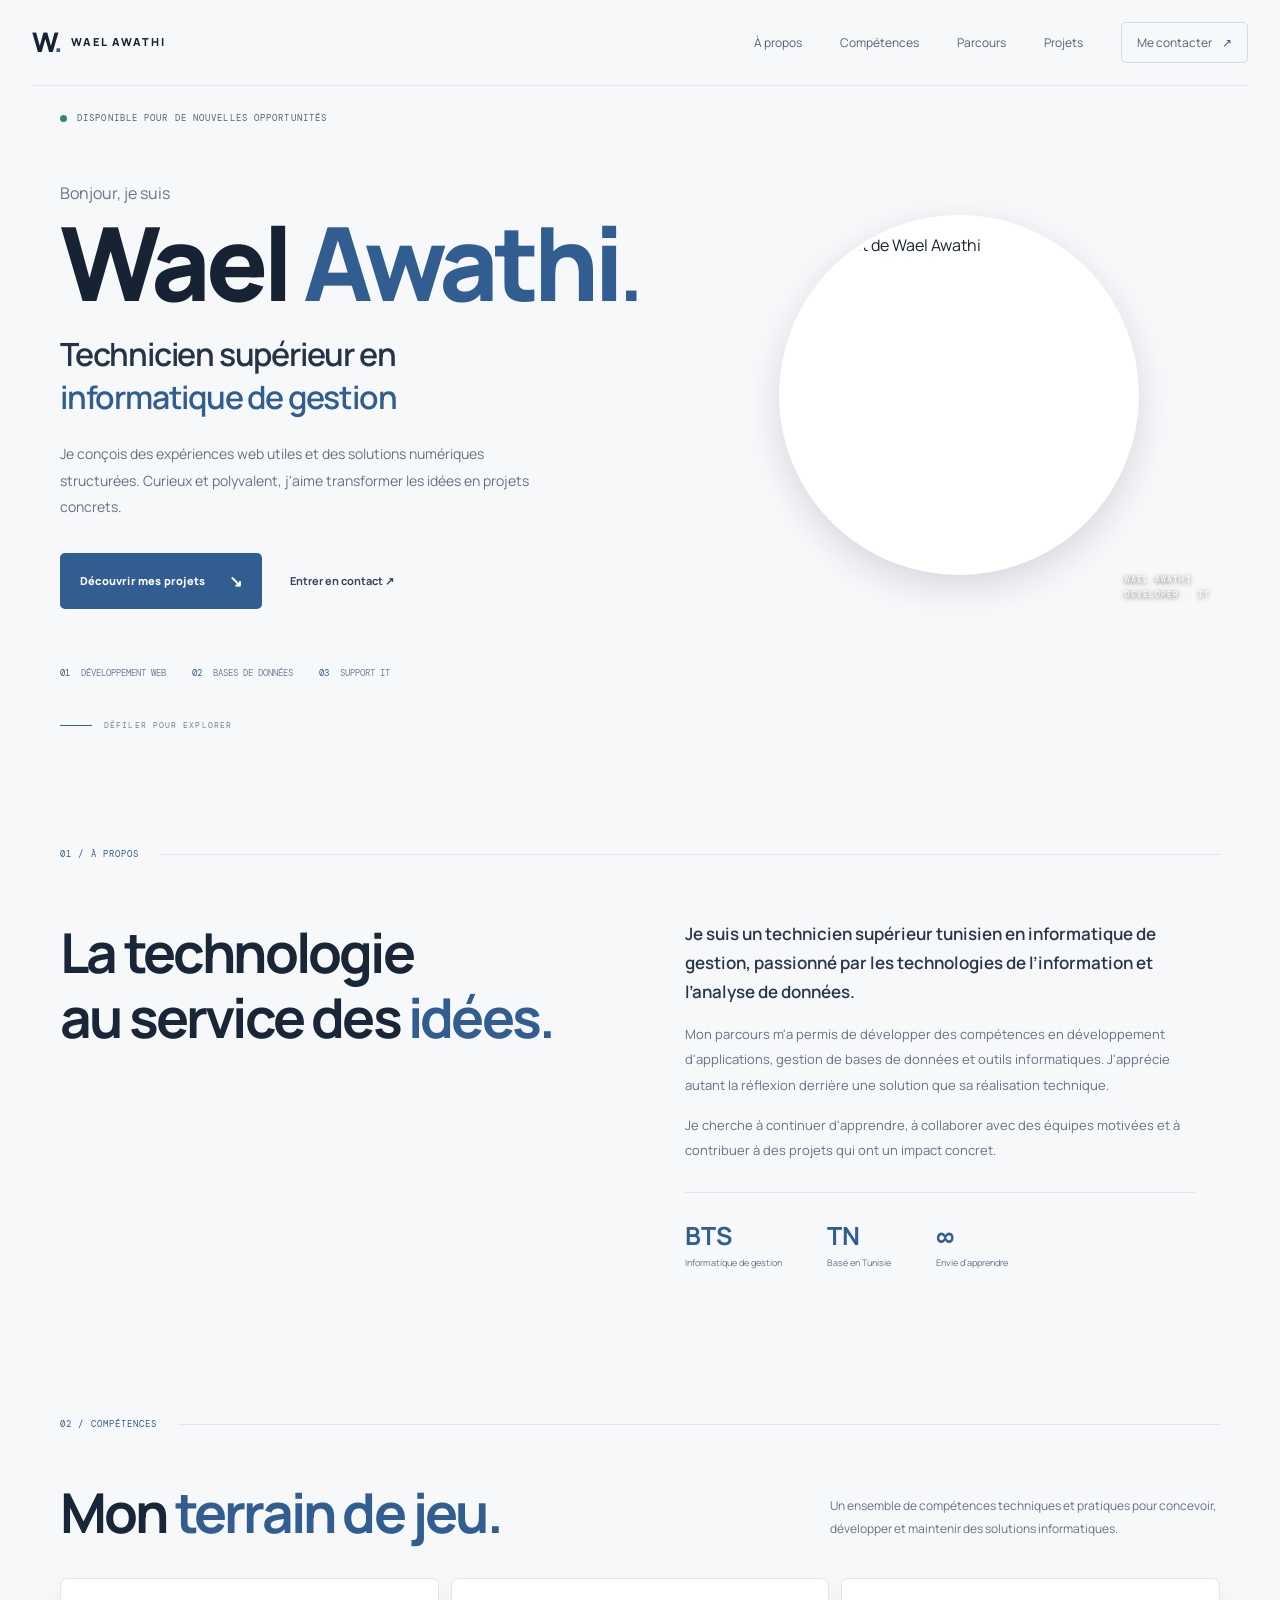
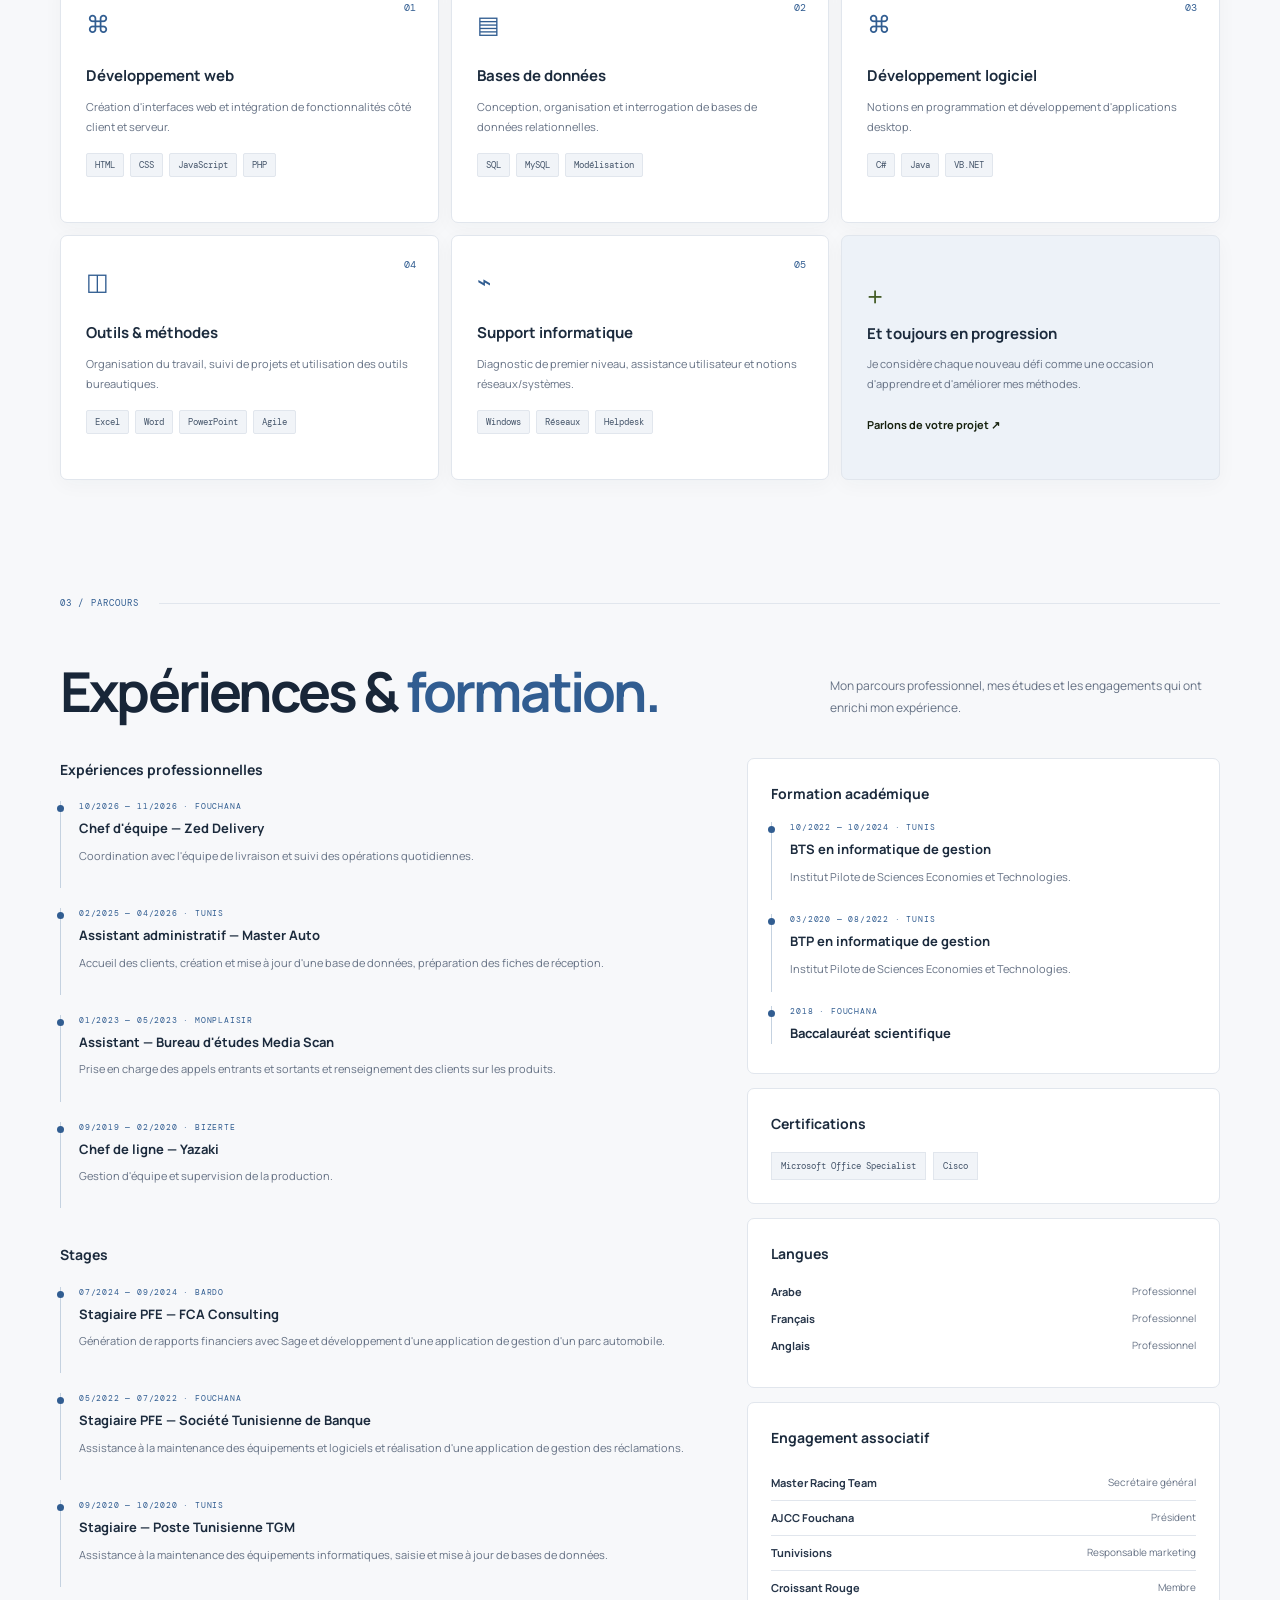
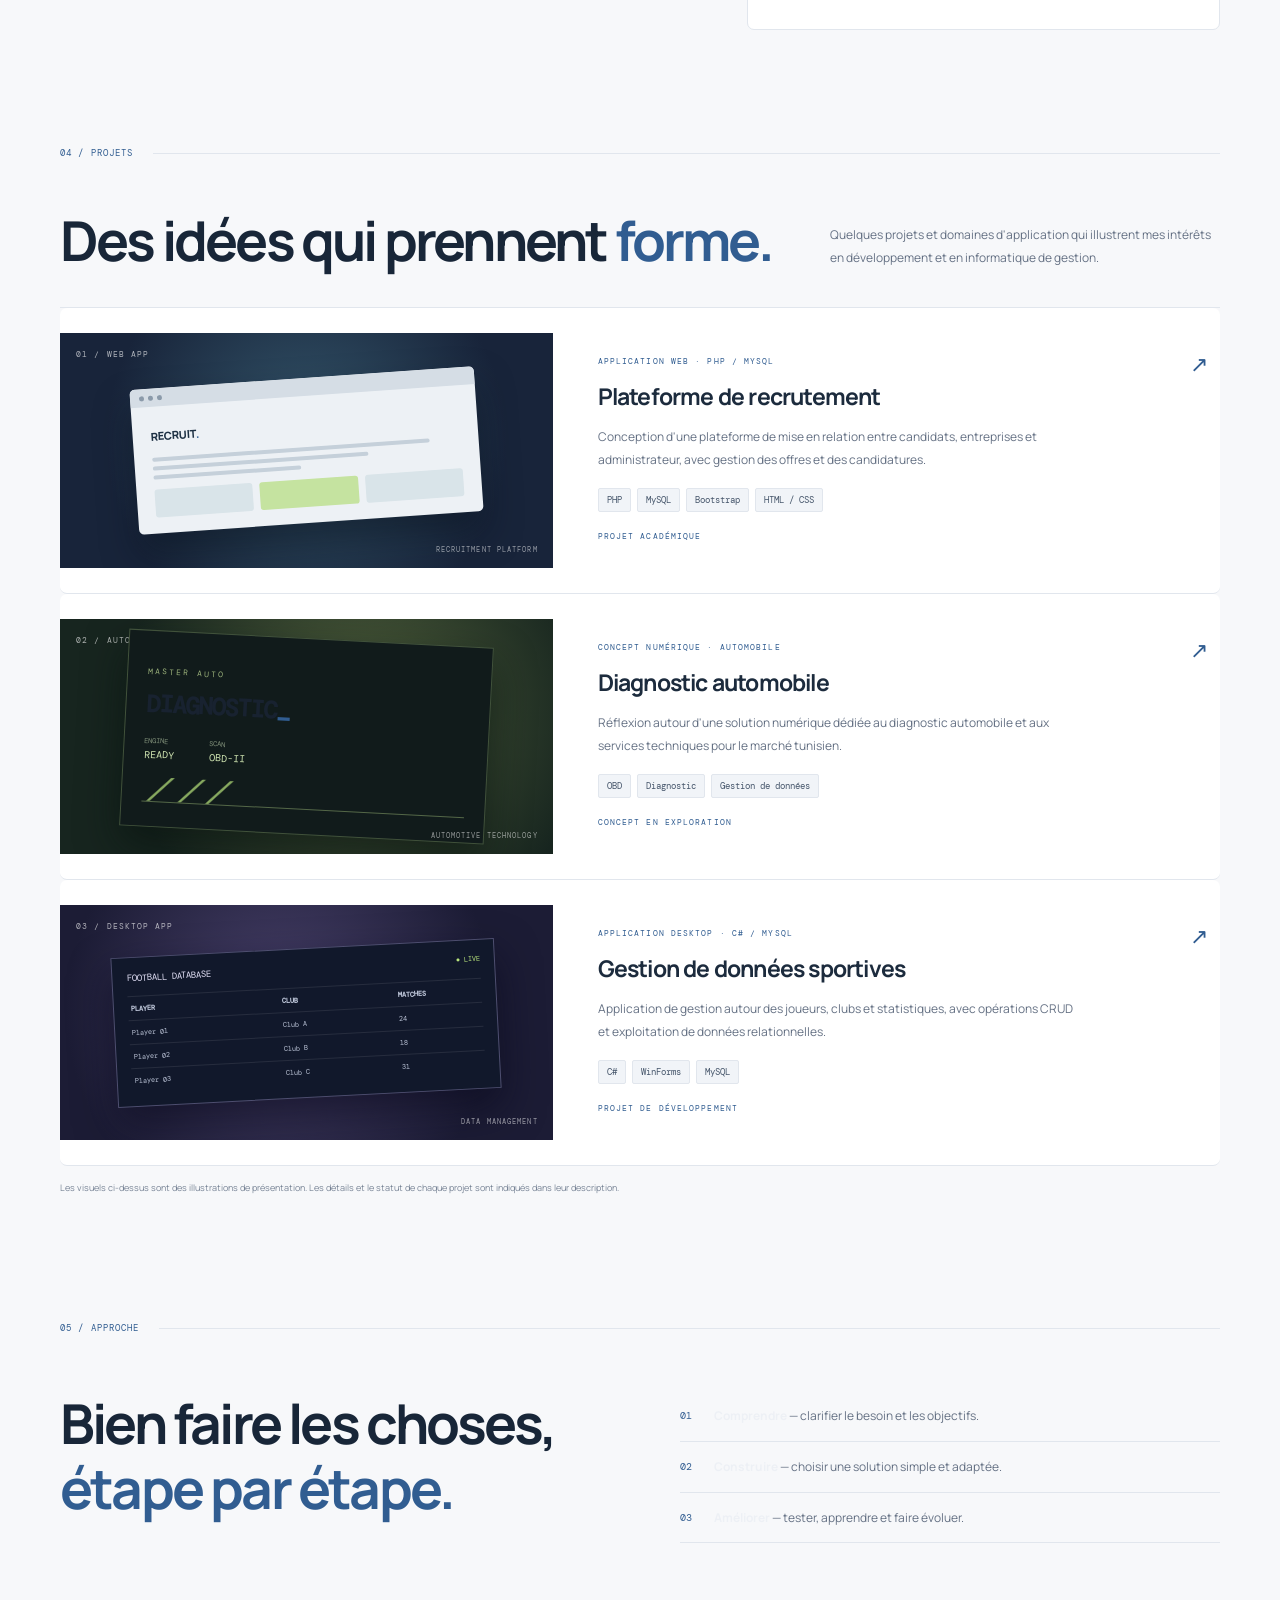
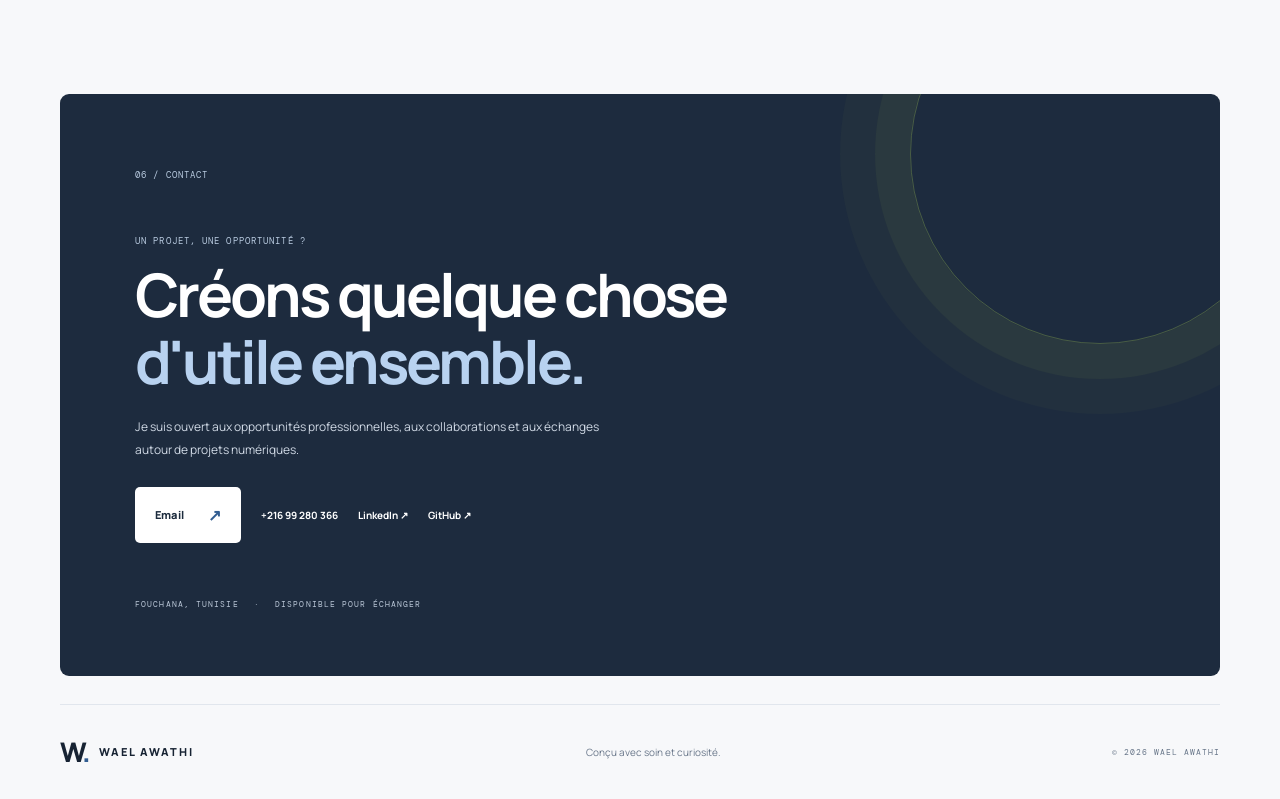
==== commit e24b8b5f: "Fix profile image URL on GitHub Pages" ====
--- a/index.html
+++ b/index.html
@@ -39,7 +39,7 @@
       <div class="hero-art hero-portrait" aria-label="Portrait de Wael Awathi">
         <div class="art-orbit orbit-a"></div><div class="art-orbit orbit-b"></div>
         <div class="portrait-glow"></div>
-        <img class="profile-portrait" src="assets/wael-profile.webp" alt="Portrait de Wael Awathi" fetchpriority="high">
+        <img class="profile-portrait" src="https://raw.githubusercontent.com/Waelawathi5/my-portfolio/main/assets/wael-profile.webp" alt="Portrait de Wael Awathi" fetchpriority="high">
         <div class="float-card card-code"><span class="card-label">CURRENT FOCUS</span><strong>Web development</strong><span class="mini-bars"><i></i><i></i><i></i><i></i><i></i><i></i><i></i></span></div>
         <div class="float-card card-stack"><span class="stack-icon">⌘</span><span>HTML · CSS · JS</span></div>
         <span class="art-coordinate">WAEL AWATHI<br>DEVELOPER · IT</span>
--- a/style.css
+++ b/style.css
@@ -136,3 +136,29 @@
 @media(max-width:600px){
   .hero-portrait .profile-portrait{width:min(100%,300px);height:300px}
 }
+
+
+/* Final override: circular white portrait */
+.hero.hero .hero-portrait img.profile-portrait{
+  display:block!important;
+  width:360px!important;
+  height:360px!important;
+  max-width:100%!important;
+  aspect-ratio:1/1!important;
+  object-fit:contain!important;
+  object-position:center!important;
+  padding:12px!important;
+  background:#fff!important;
+  border:5px solid #fff!important;
+  border-radius:50%!important;
+  overflow:hidden!important;
+  box-shadow:0 12px 35px rgba(12,28,55,.14)!important;
+  filter:none!important;
+}
+.hero.hero .hero-portrait{height:420px!important;display:grid!important;place-items:center!important}
+.hero.hero .hero-portrait .portrait-glow,
+.hero.hero .hero-portrait .art-orbit{display:none!important}
+@media(max-width:700px){
+ .hero.hero .hero-portrait{height:340px!important;margin-top:20px!important}
+ .hero.hero .hero-portrait img.profile-portrait{width:300px!important;height:300px!important}
+}
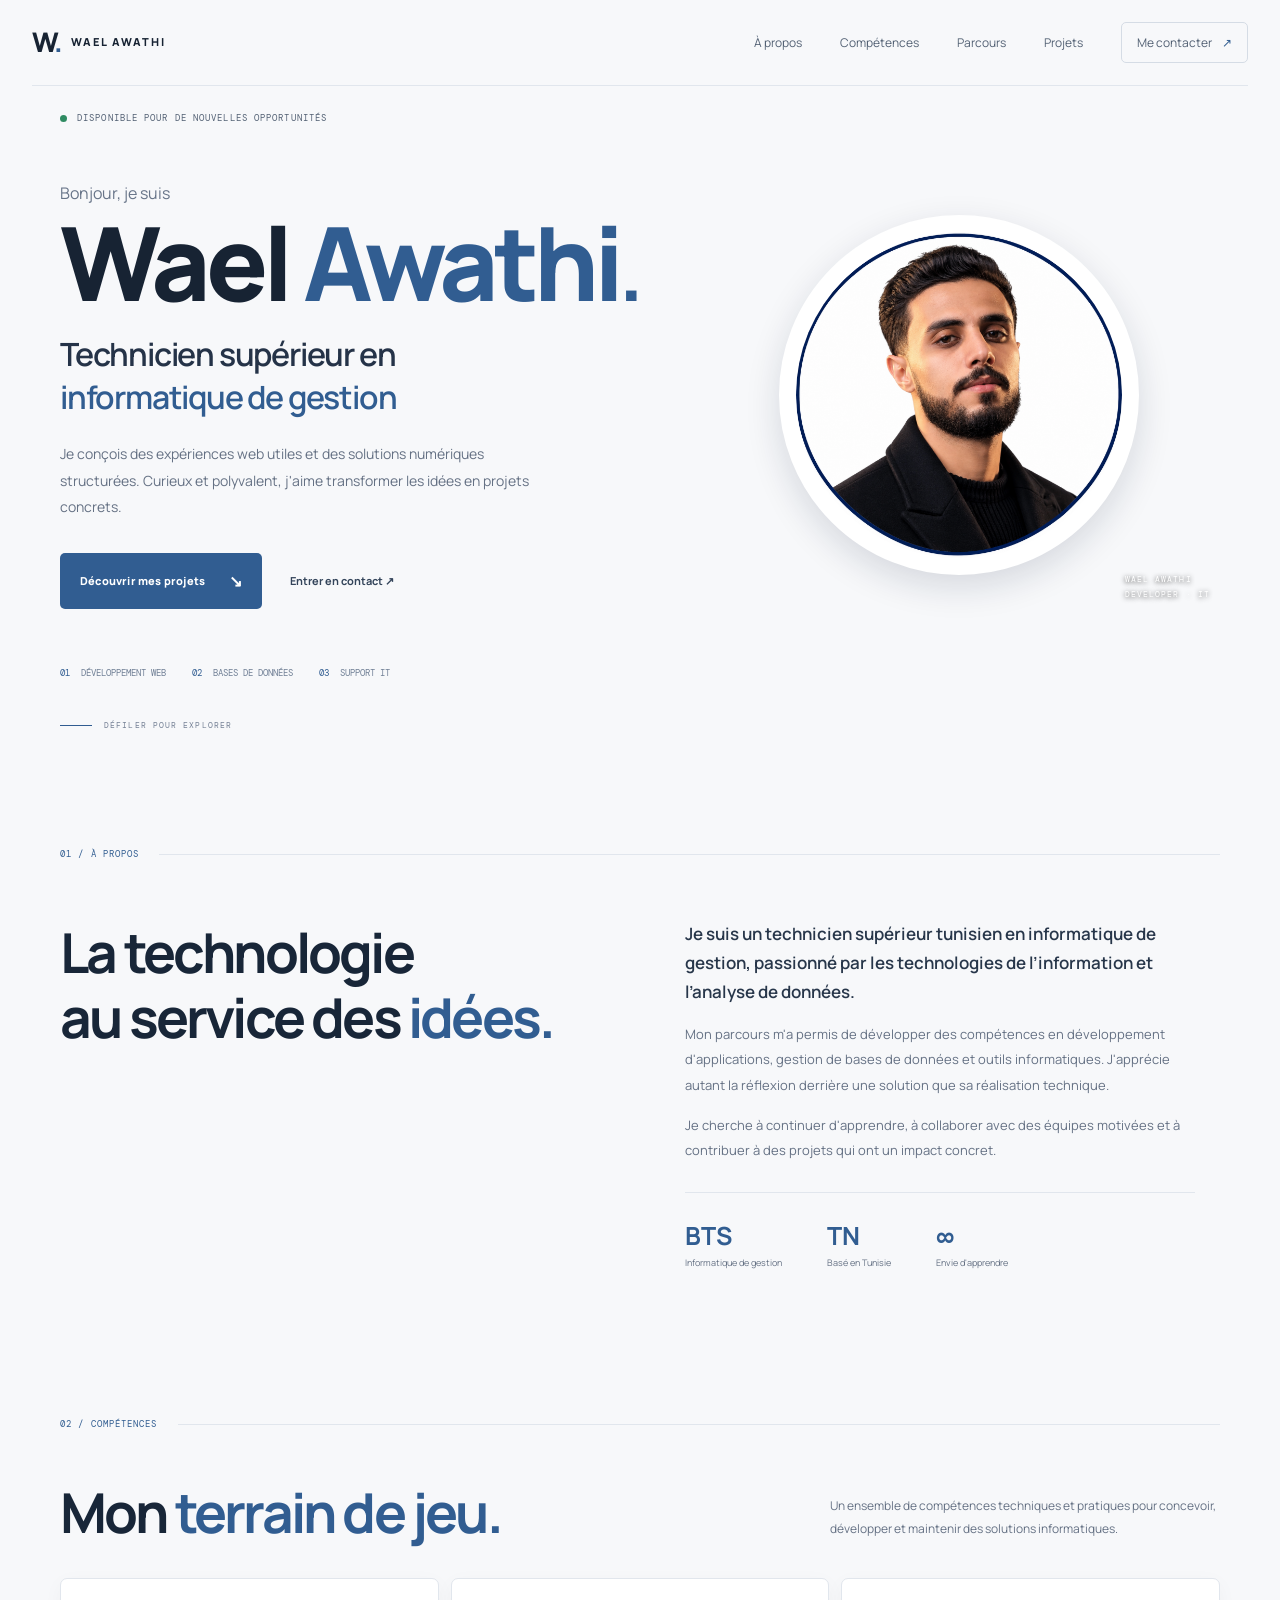
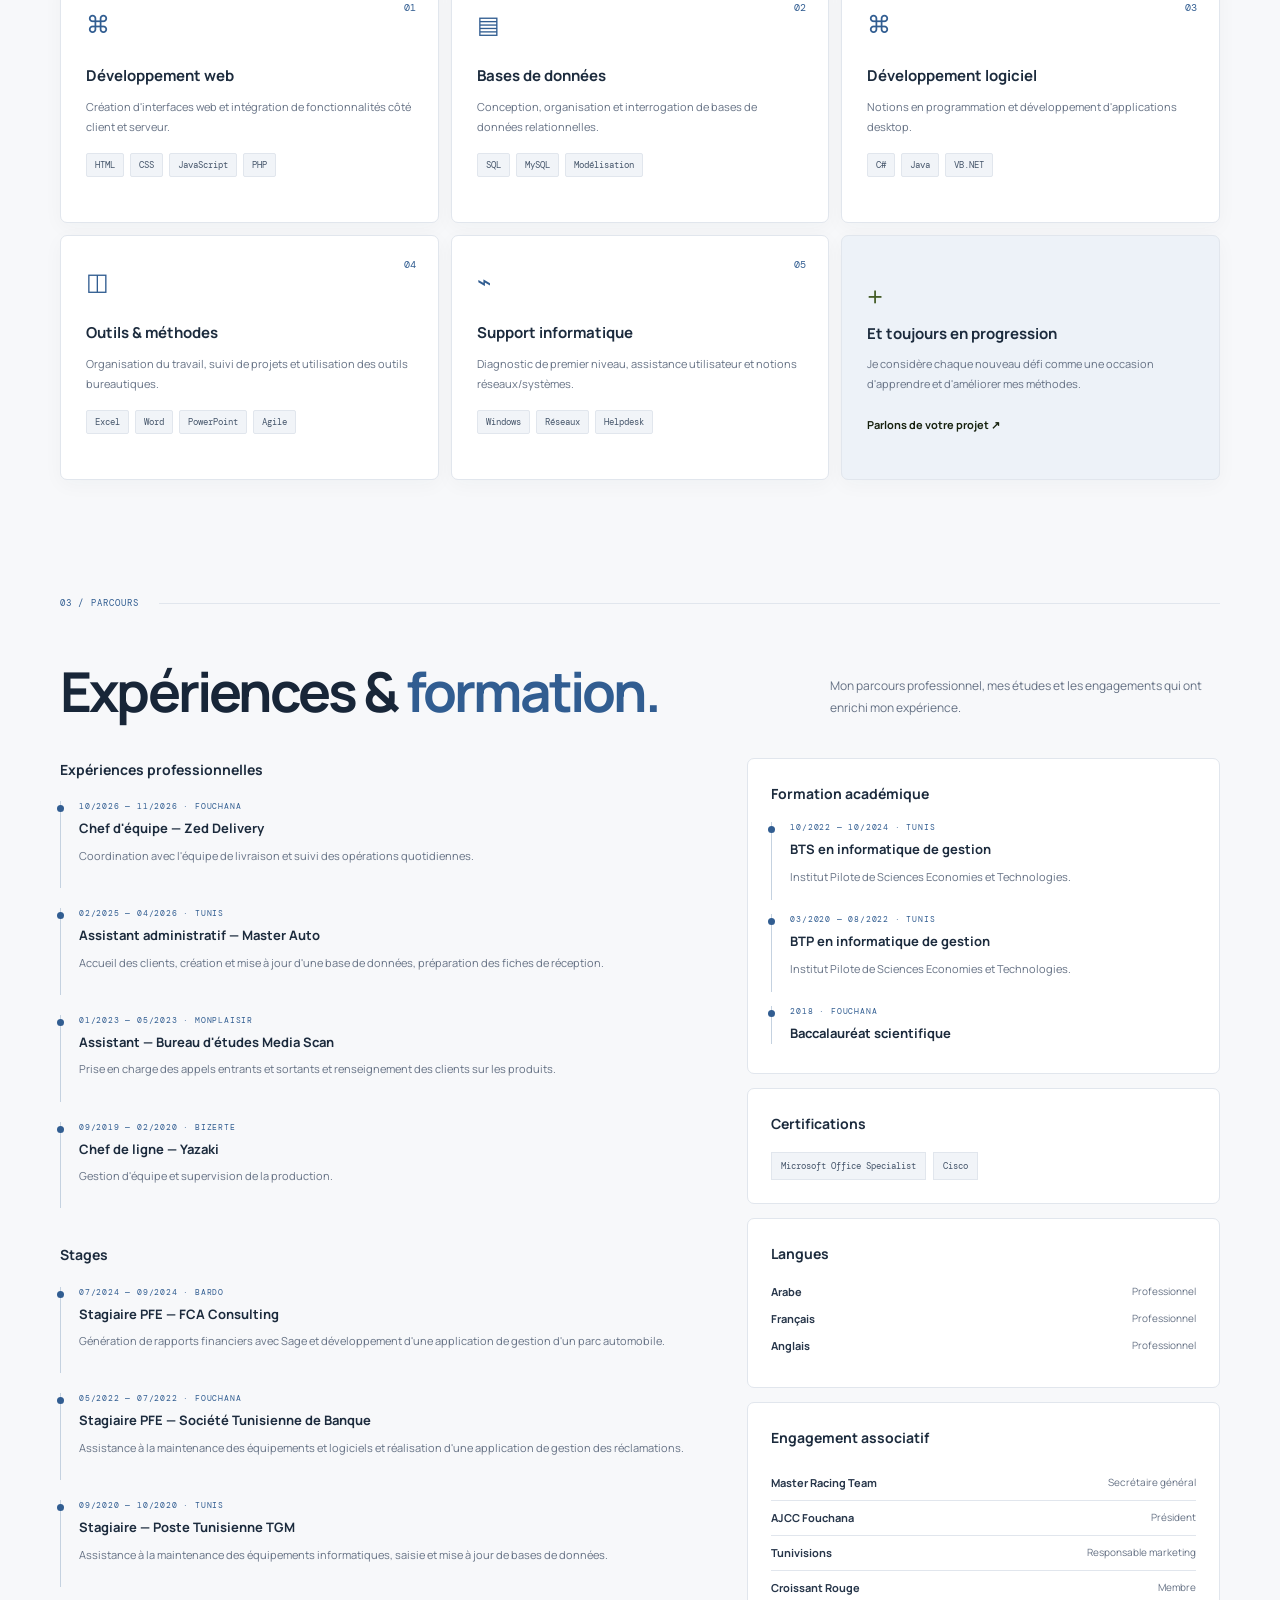
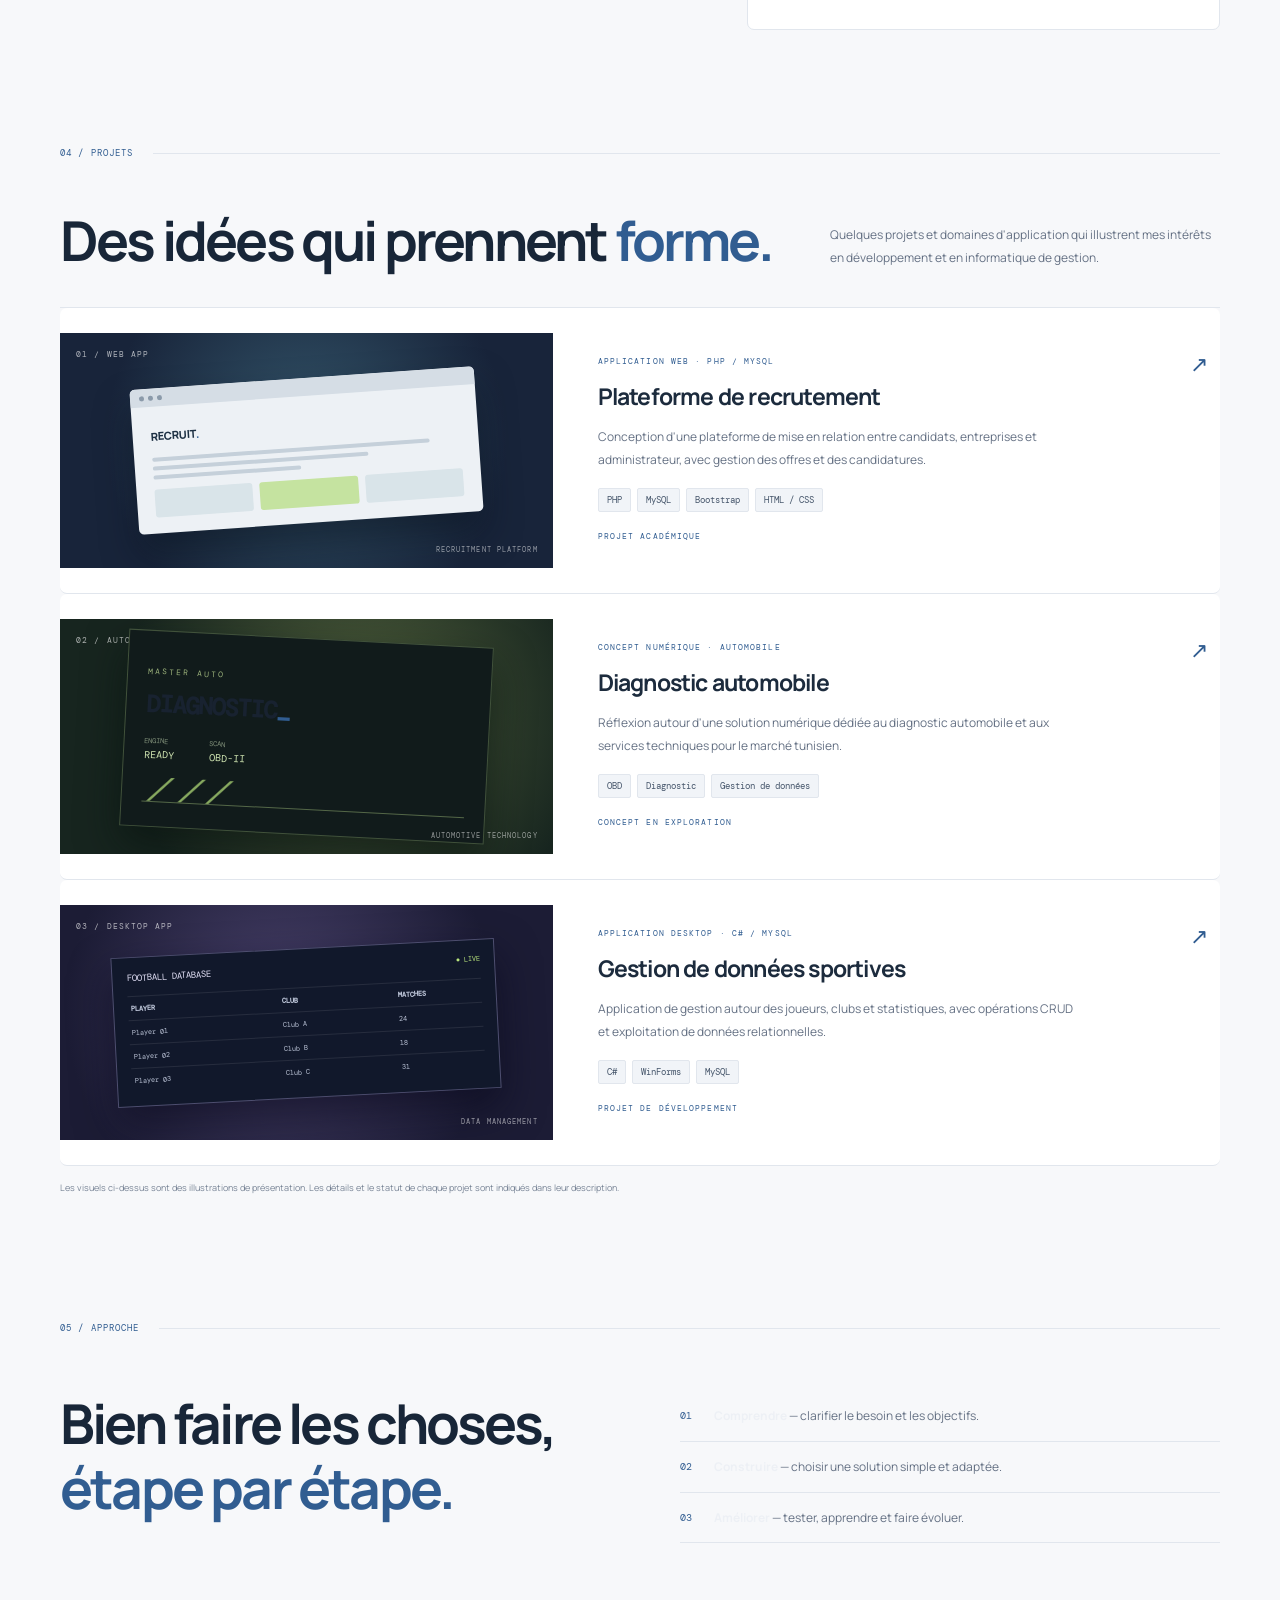
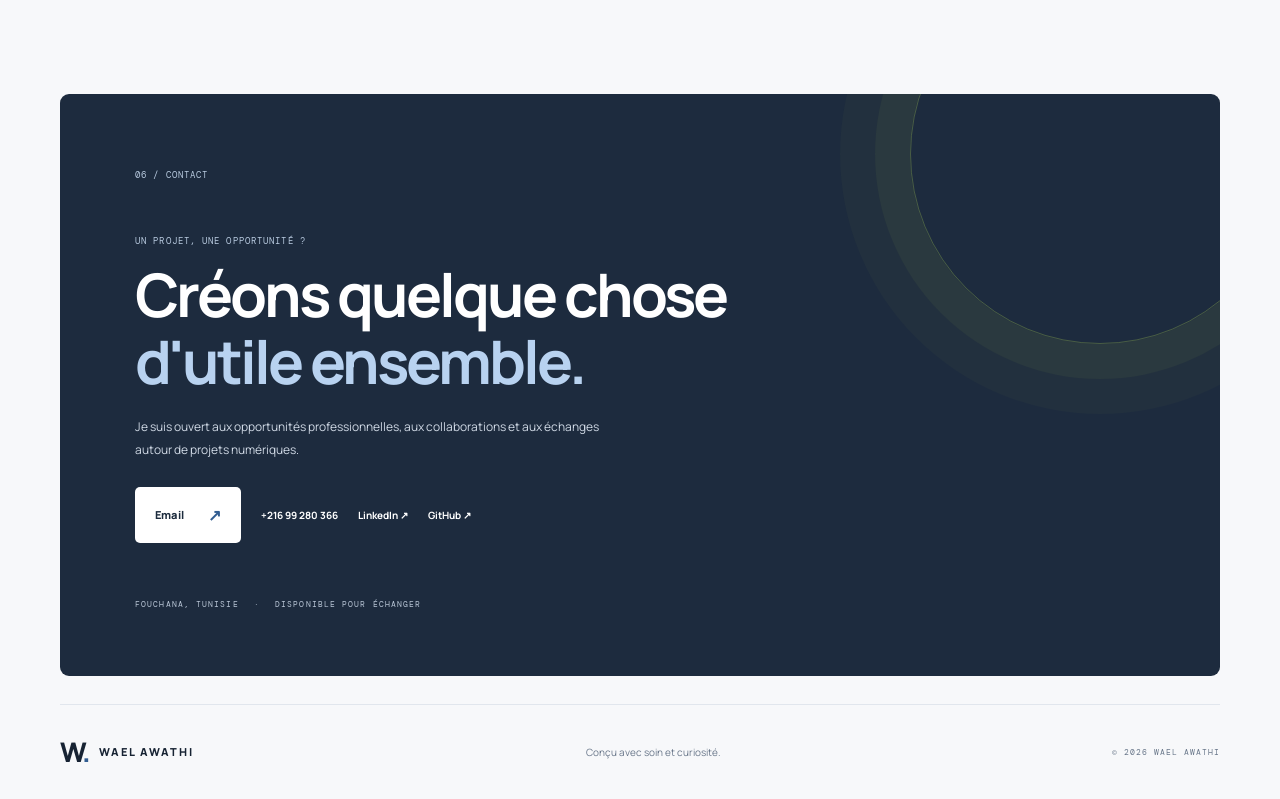
==== commit 4be2edb0: "Update index.html" ====
--- a/index.html
+++ b/index.html
@@ -39,7 +39,7 @@
       <div class="hero-art hero-portrait" aria-label="Portrait de Wael Awathi">
         <div class="art-orbit orbit-a"></div><div class="art-orbit orbit-b"></div>
         <div class="portrait-glow"></div>
-        <img class="profile-portrait" src="https://raw.githubusercontent.com/Waelawathi5/my-portfolio/main/assets/wael-profile.webp" alt="Portrait de Wael Awathi" fetchpriority="high">
+        <img class="profile-portrait" src="assets/wael-profile.png" alt="Portrait de Wael Awathi" fetchpriority="high">
         <div class="float-card card-code"><span class="card-label">CURRENT FOCUS</span><strong>Web development</strong><span class="mini-bars"><i></i><i></i><i></i><i></i><i></i><i></i><i></i></span></div>
         <div class="float-card card-stack"><span class="stack-icon">⌘</span><span>HTML · CSS · JS</span></div>
         <span class="art-coordinate">WAEL AWATHI<br>DEVELOPER · IT</span>
@@ -116,4 +116,4 @@
 
   <footer class="footer section-wrap"><a class="brand" href="#accueil"><span class="brand-mark">W<span>.</span></span><span>WAEL AWATHI</span></a><p>Conçu avec soin et curiosité.</p><span>© <span id="year"></span> WAEL AWATHI</span></footer>
 </body>
-</html>+</html>
--- a/style.css
+++ b/style.css
@@ -162,3 +162,9 @@
  .hero.hero .hero-portrait{height:340px!important;margin-top:20px!important}
  .hero.hero .hero-portrait img.profile-portrait{width:300px!important;height:300px!important}
 }
+
+
+/* Ensure the profile photo remains visible */
+.hero-portrait{position:relative!important;display:flex!important;align-items:center!important;justify-content:center!important;min-height:420px!important;overflow:visible!important}
+.hero-portrait img.profile-portrait{position:relative!important;display:block!important;visibility:visible!important;opacity:1!important;width:360px!important;height:360px!important;max-width:100%!important;object-fit:contain!important;object-position:center!important;background:#fff!important;border:5px solid #fff!important;border-radius:50%!important;padding:10px!important;box-shadow:0 12px 35px rgba(12,28,55,.14)!important;z-index:5!important}
+@media(max-width:700px){.hero-portrait{min-height:340px!important}.hero-portrait img.profile-portrait{width:300px!important;height:300px!important}}
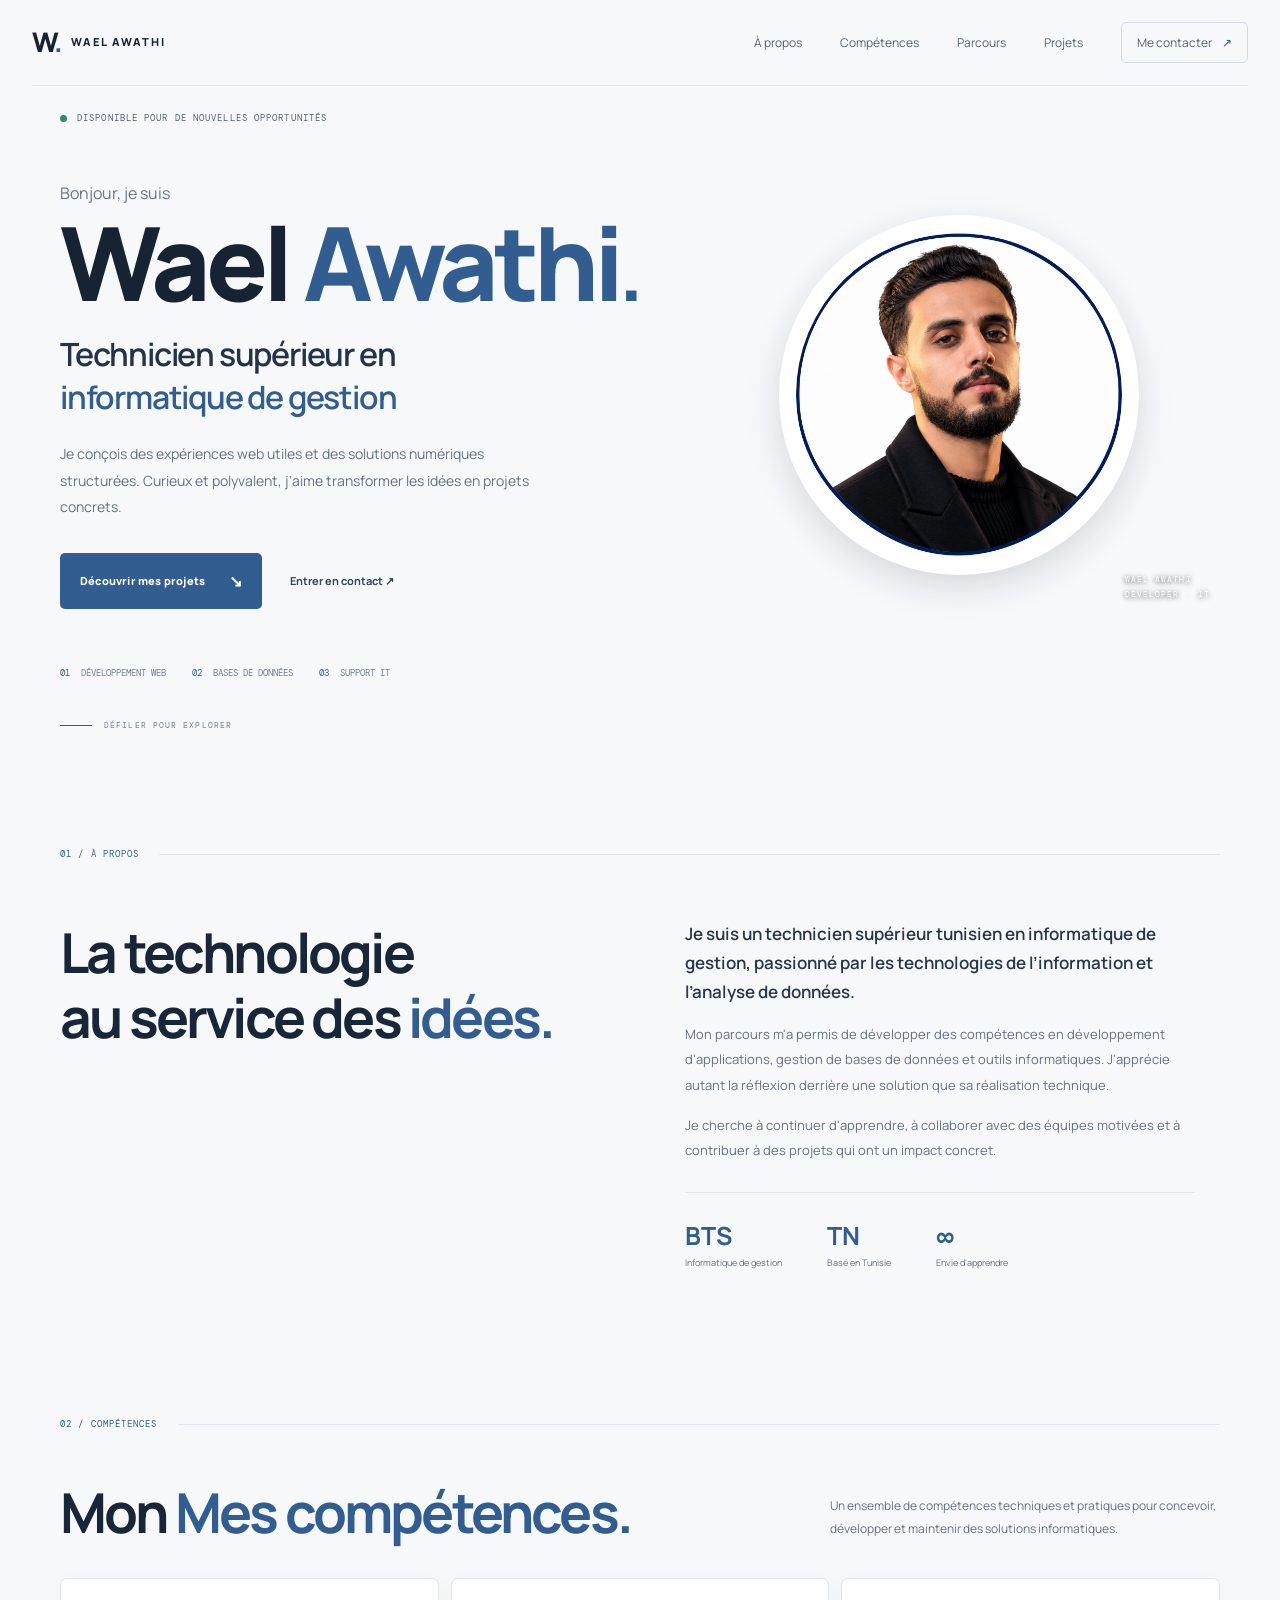
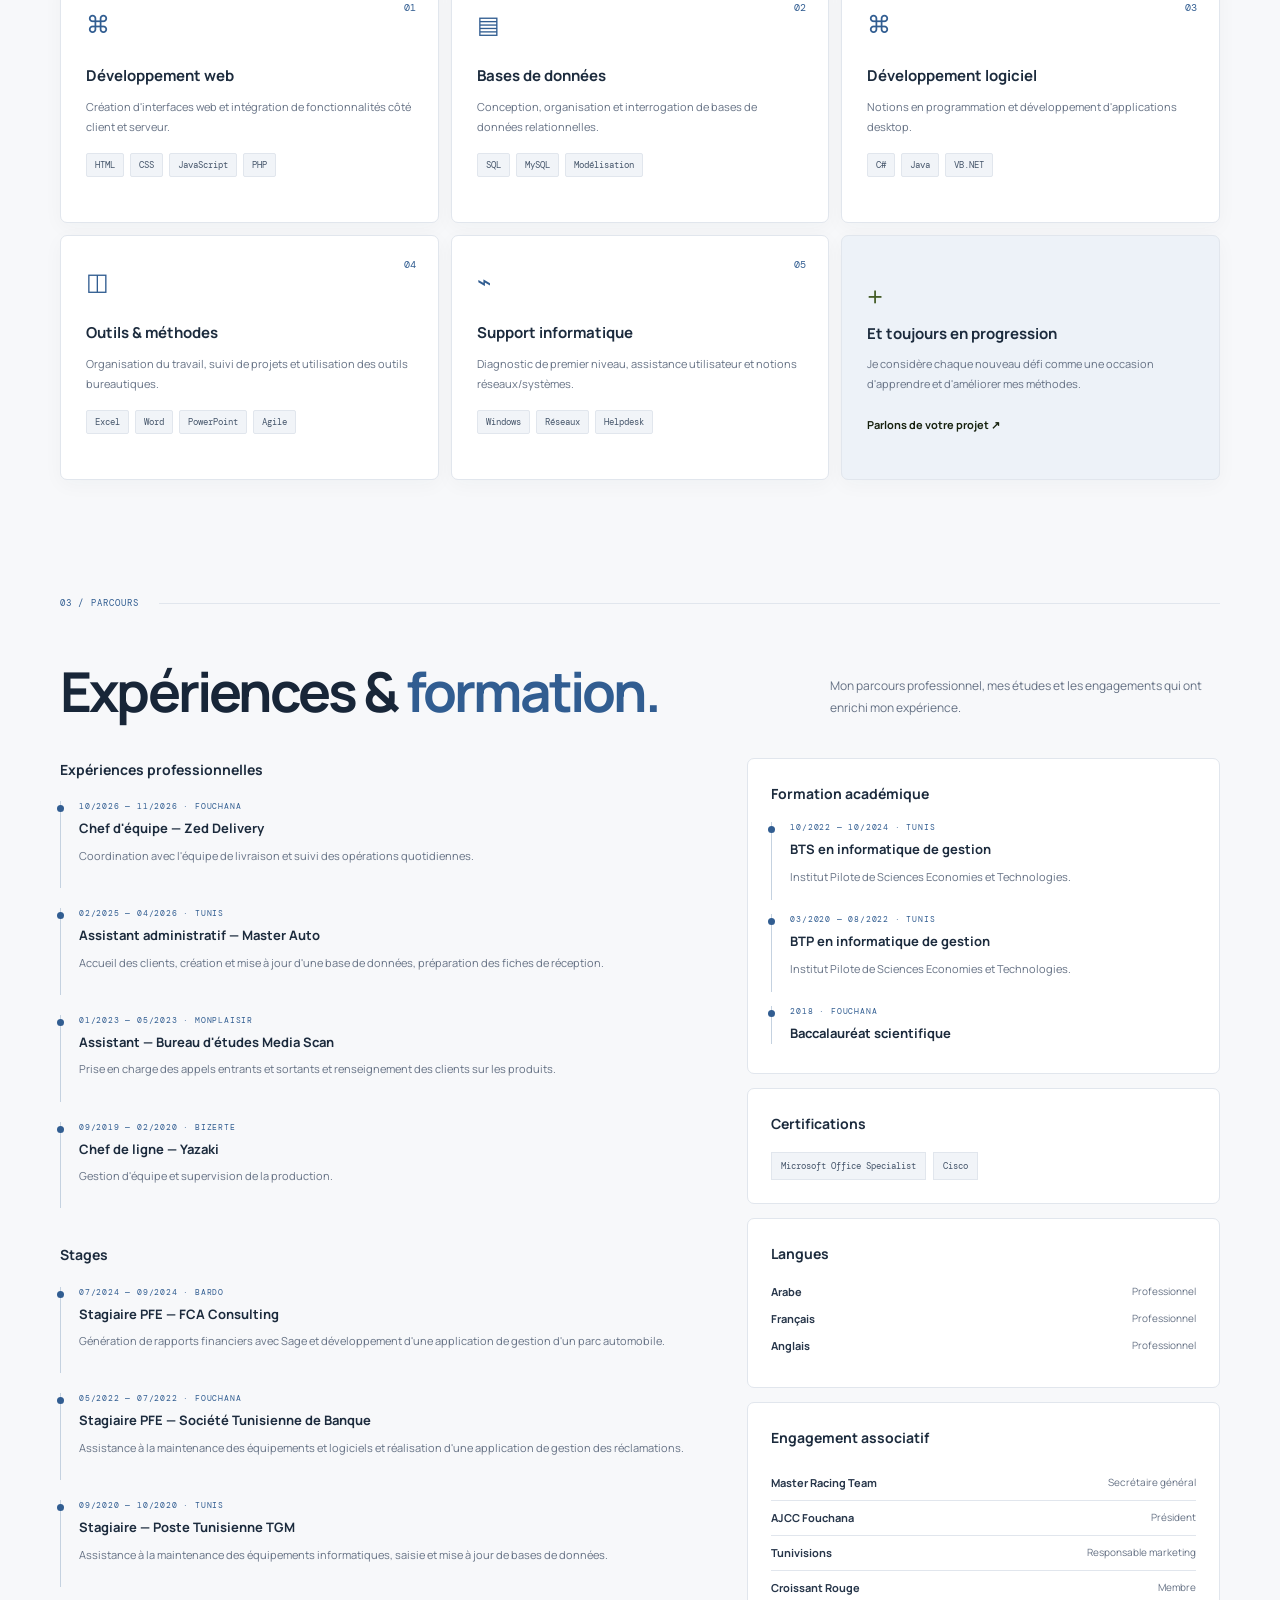
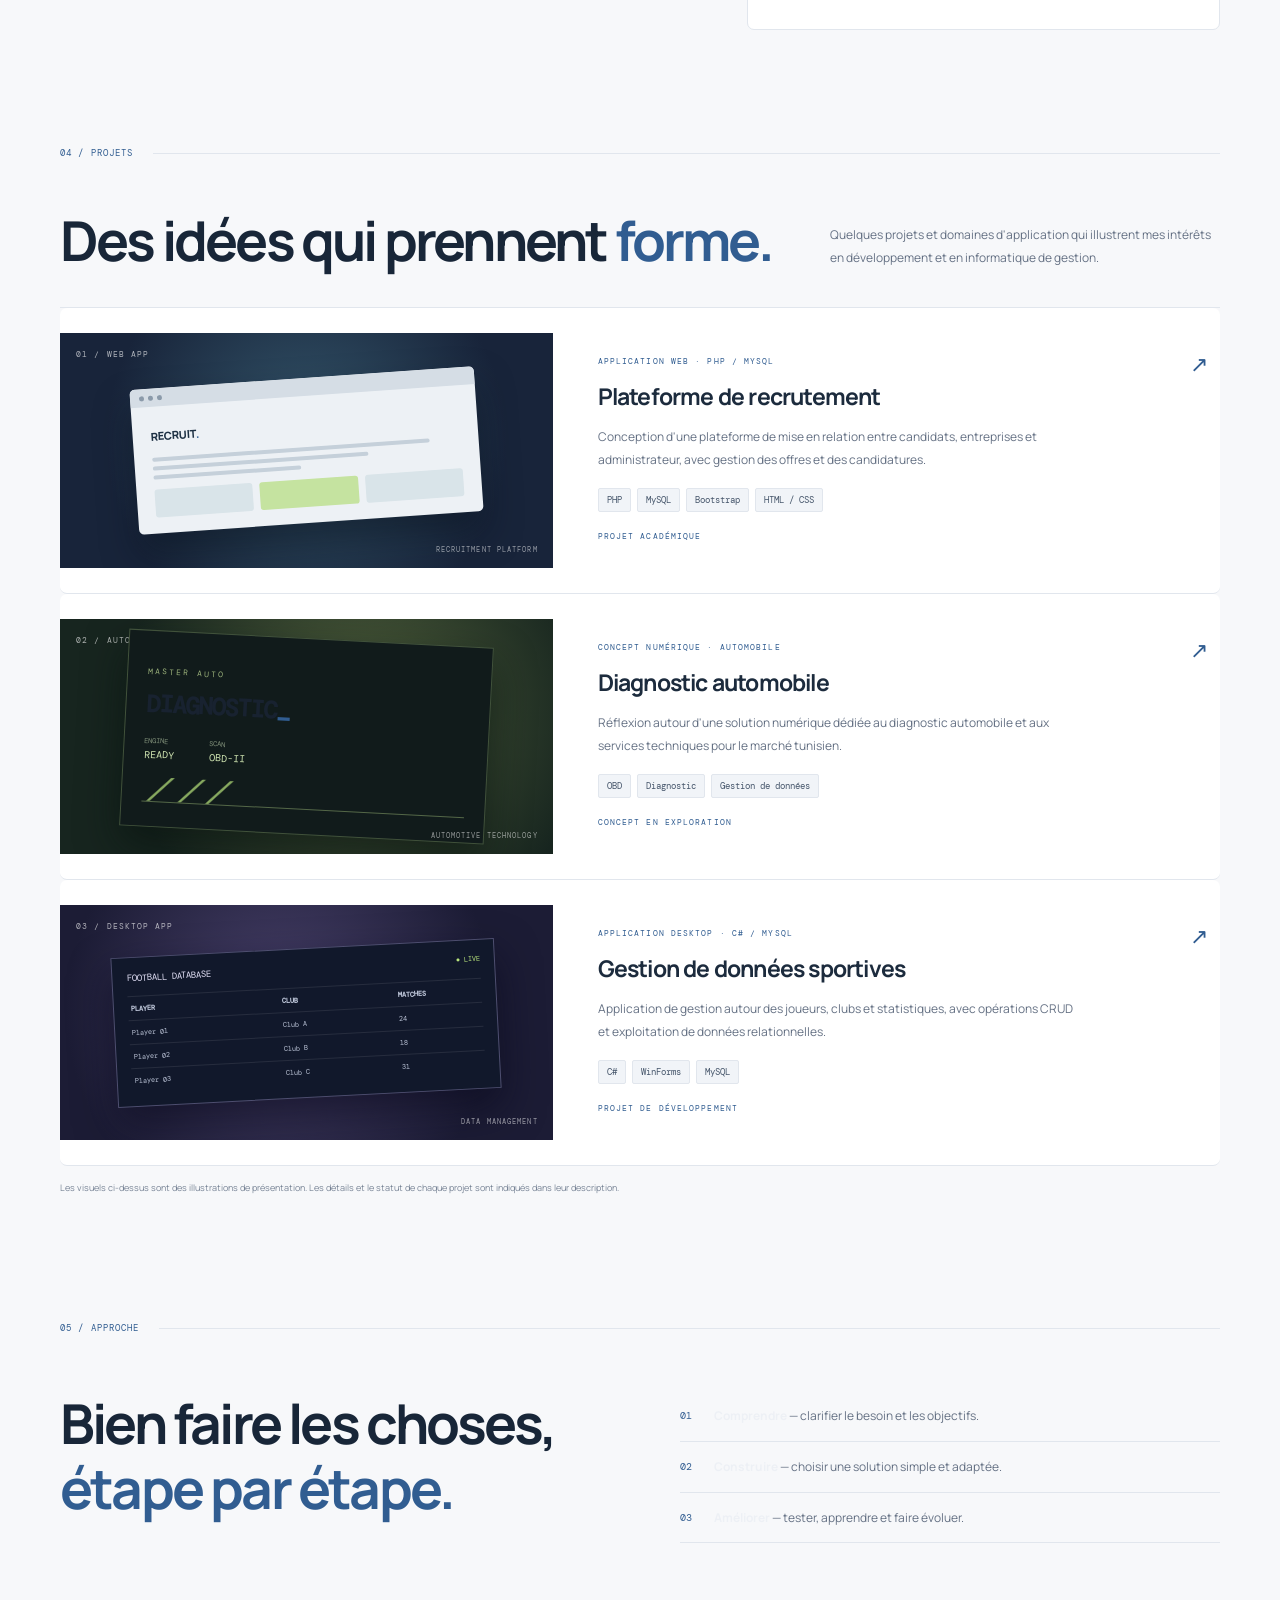
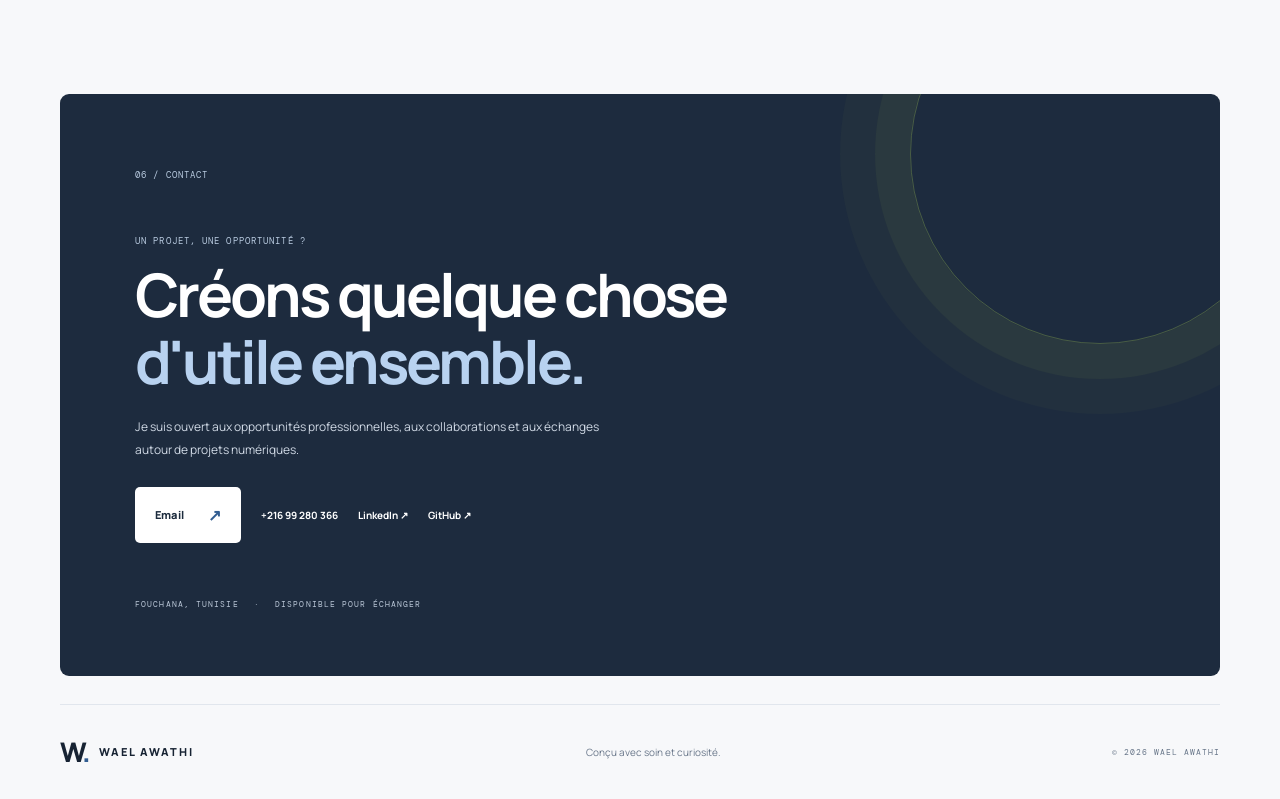
==== commit b43dd07a: "Update index.html" ====
--- a/index.html
+++ b/index.html
@@ -57,7 +57,7 @@
 
     <section class="skills section-wrap section-space" id="competences">
       <div class="section-heading"><span class="section-index">02 / COMPÉTENCES</span><span class="heading-line"></span></div>
-      <div class="section-intro"><h2>Mon <em>terrain de jeu.</em></h2><p>Un ensemble de compétences techniques et pratiques pour concevoir, développer et maintenir des solutions informatiques.</p></div>
+      <div class="section-intro"><h2>Mon <em>Mes compétences.</em></h2><p>Un ensemble de compétences techniques et pratiques pour concevoir, développer et maintenir des solutions informatiques.</p></div>
       <div class="skill-grid">
         <article class="skill-card"><span class="skill-number">01</span><div class="skill-icon">⌘</div><h3>Développement web</h3><p>Création d'interfaces web et intégration de fonctionnalités côté client et serveur.</p><div class="tags"><span>HTML</span><span>CSS</span><span>JavaScript</span><span>PHP</span></div></article>
         <article class="skill-card"><span class="skill-number">02</span><div class="skill-icon">▤</div><h3>Bases de données</h3><p>Conception, organisation et interrogation de bases de données relationnelles.</p><div class="tags"><span>SQL</span><span>MySQL</span><span>Modélisation</span></div></article>
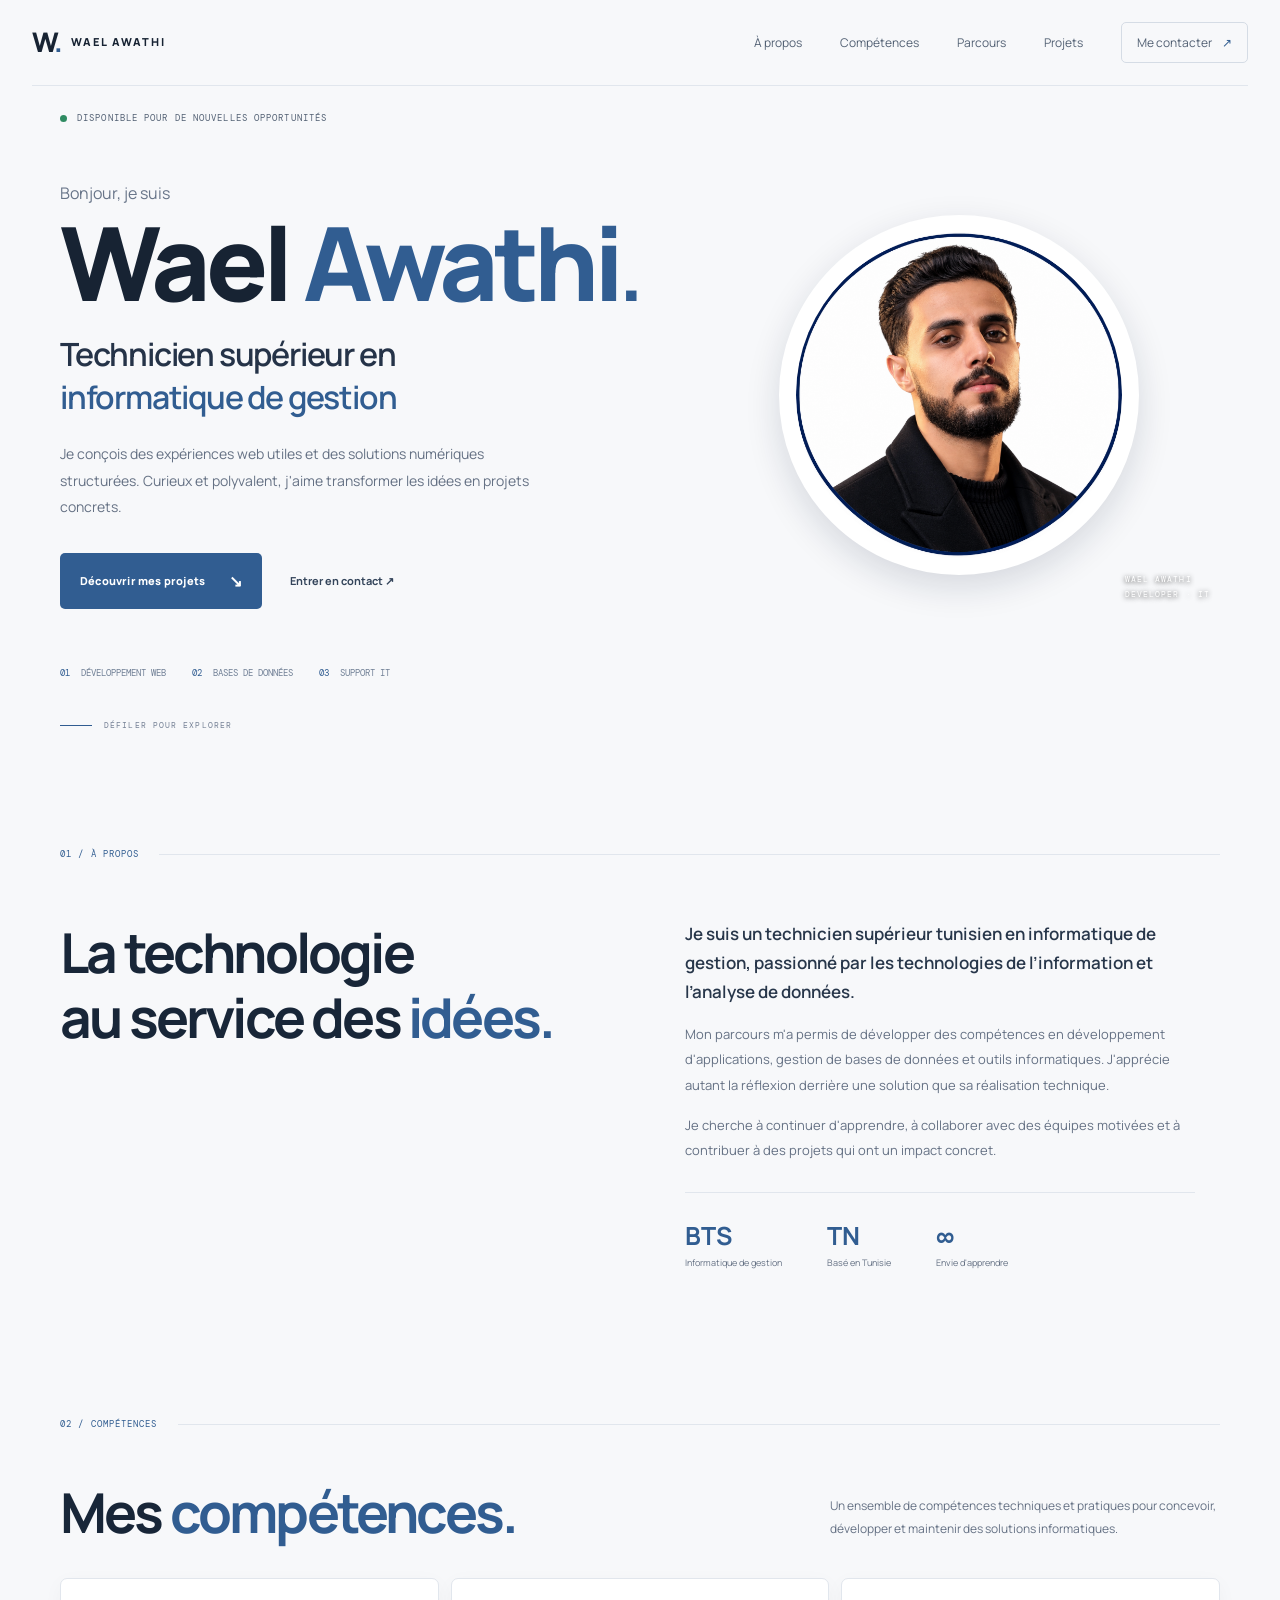
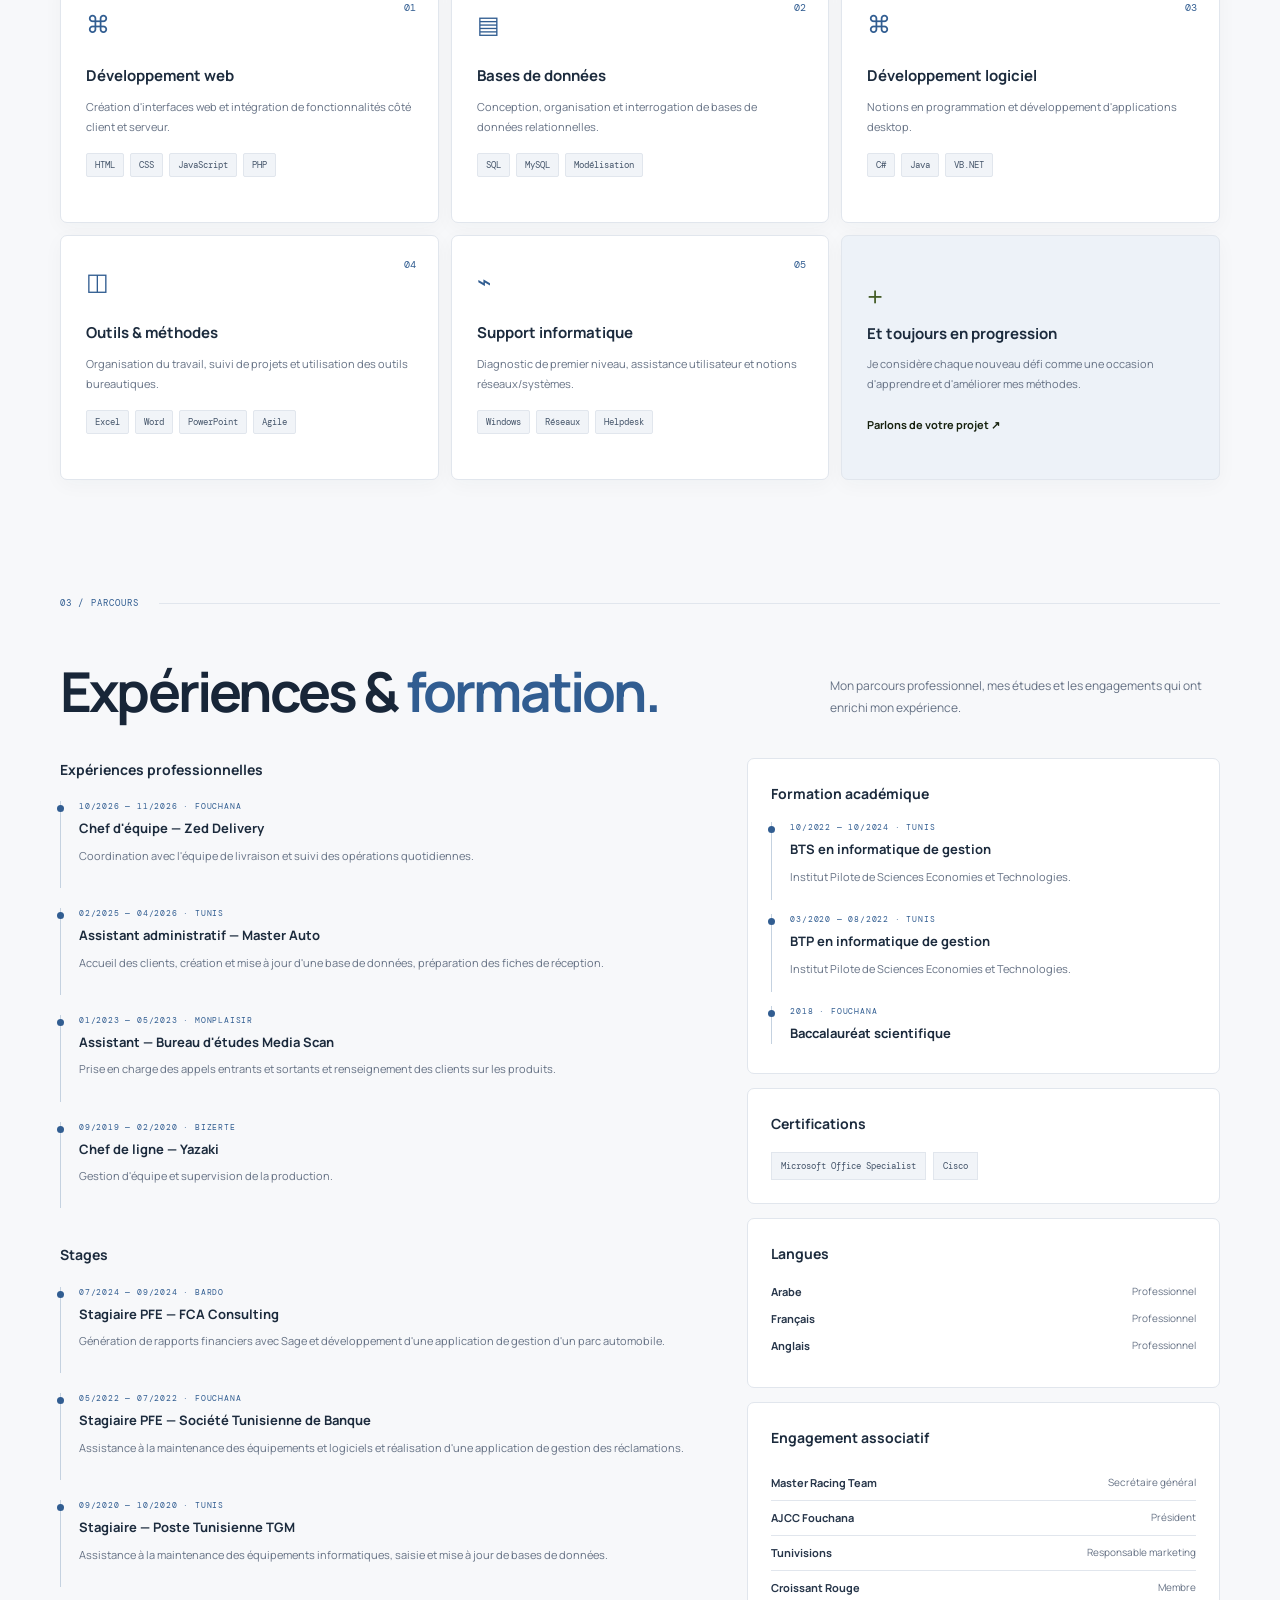
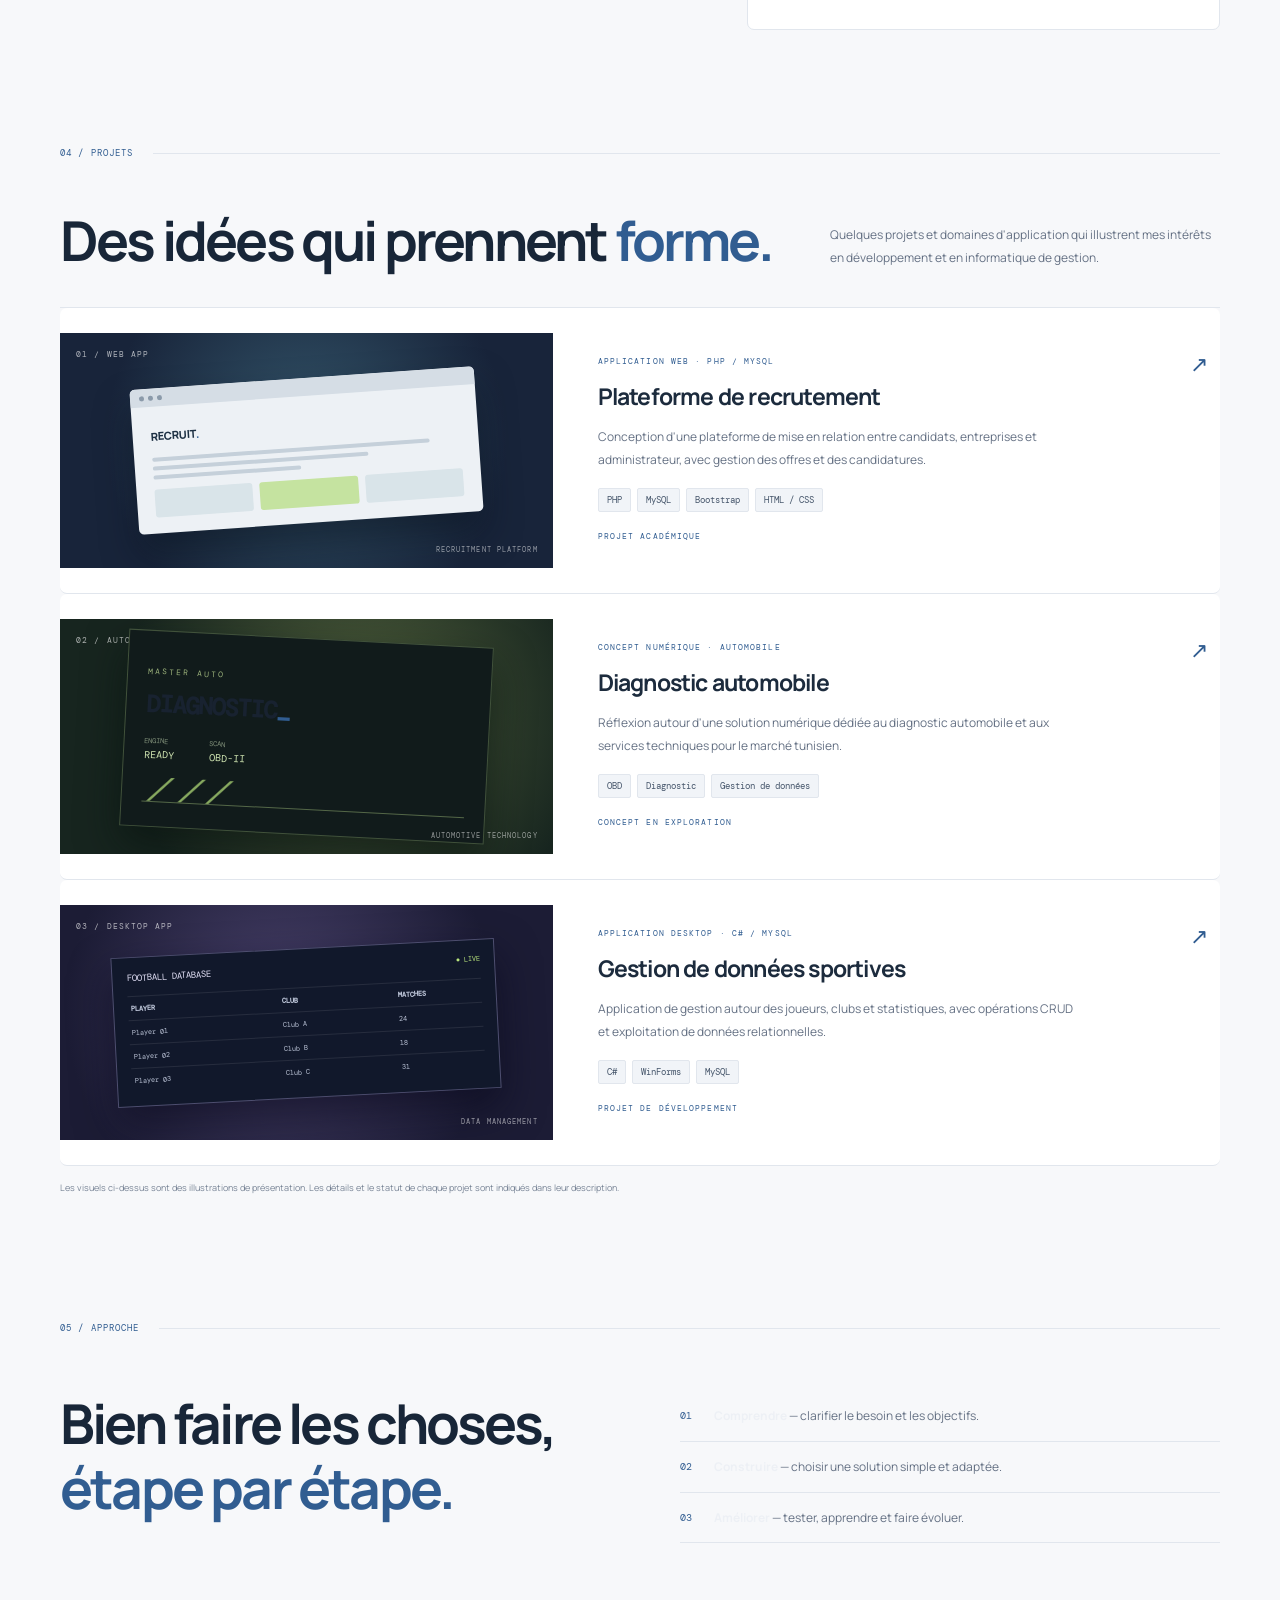
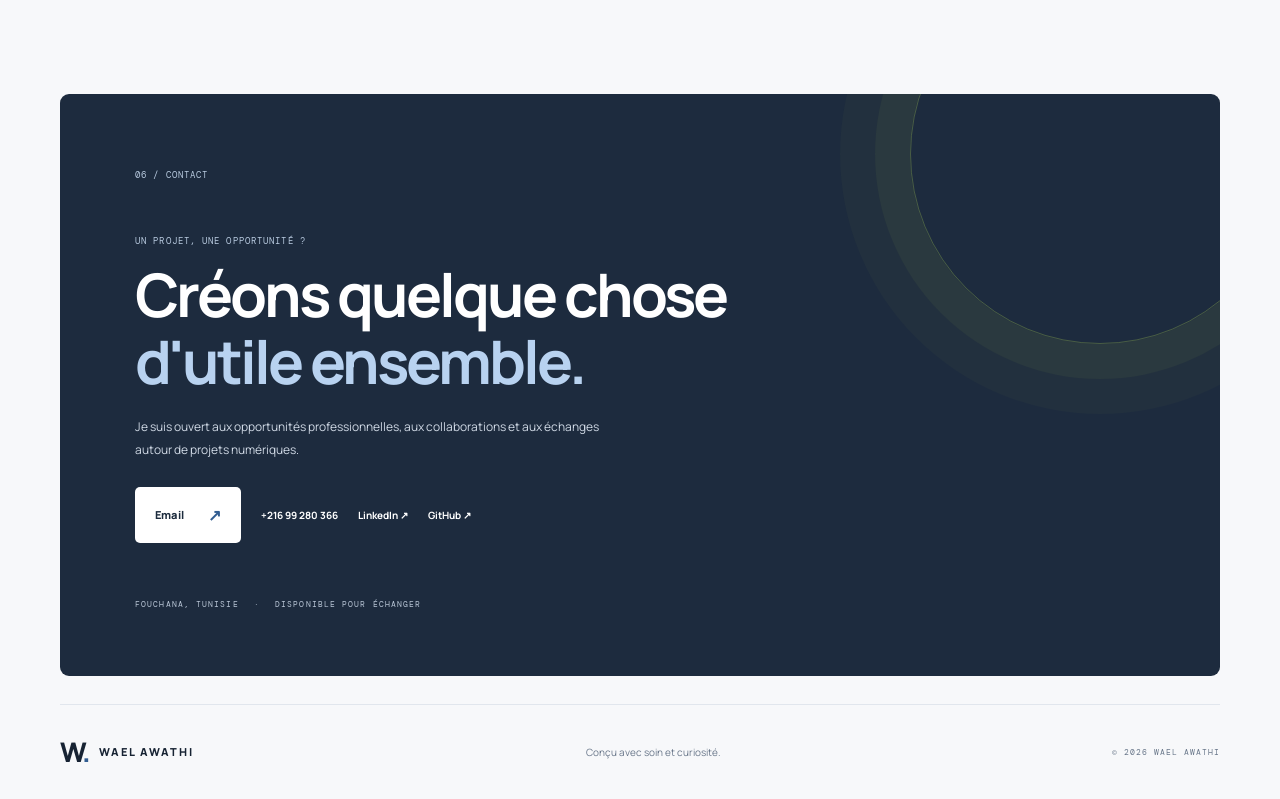
==== commit 88edf95f: "Update index.html" ====
--- a/index.html
+++ b/index.html
@@ -57,7 +57,7 @@
 
     <section class="skills section-wrap section-space" id="competences">
       <div class="section-heading"><span class="section-index">02 / COMPÉTENCES</span><span class="heading-line"></span></div>
-      <div class="section-intro"><h2>Mon <em>Mes compétences.</em></h2><p>Un ensemble de compétences techniques et pratiques pour concevoir, développer et maintenir des solutions informatiques.</p></div>
+      <div class="section-intro"><h2>Mes <em>compétences.</em></h2><p>Un ensemble de compétences techniques et pratiques pour concevoir, développer et maintenir des solutions informatiques.</p></div>
       <div class="skill-grid">
         <article class="skill-card"><span class="skill-number">01</span><div class="skill-icon">⌘</div><h3>Développement web</h3><p>Création d'interfaces web et intégration de fonctionnalités côté client et serveur.</p><div class="tags"><span>HTML</span><span>CSS</span><span>JavaScript</span><span>PHP</span></div></article>
         <article class="skill-card"><span class="skill-number">02</span><div class="skill-icon">▤</div><h3>Bases de données</h3><p>Conception, organisation et interrogation de bases de données relationnelles.</p><div class="tags"><span>SQL</span><span>MySQL</span><span>Modélisation</span></div></article>
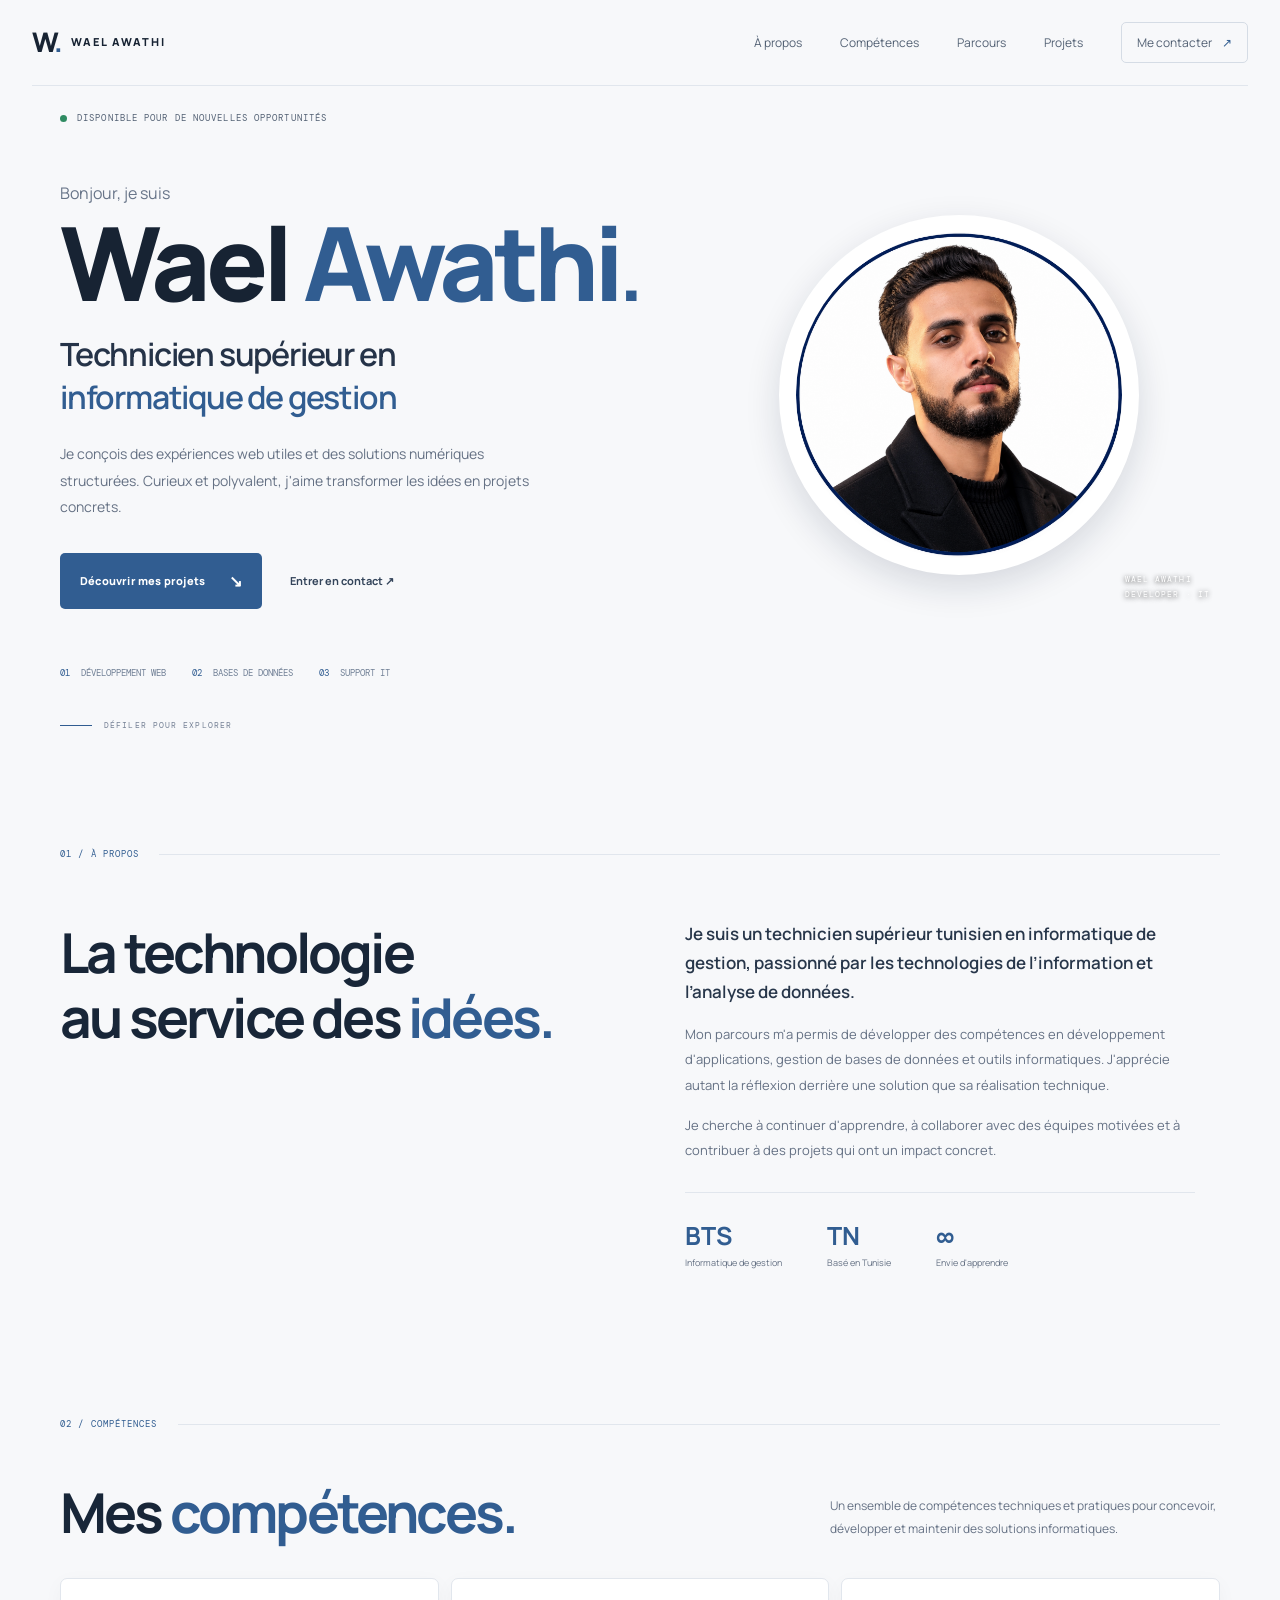
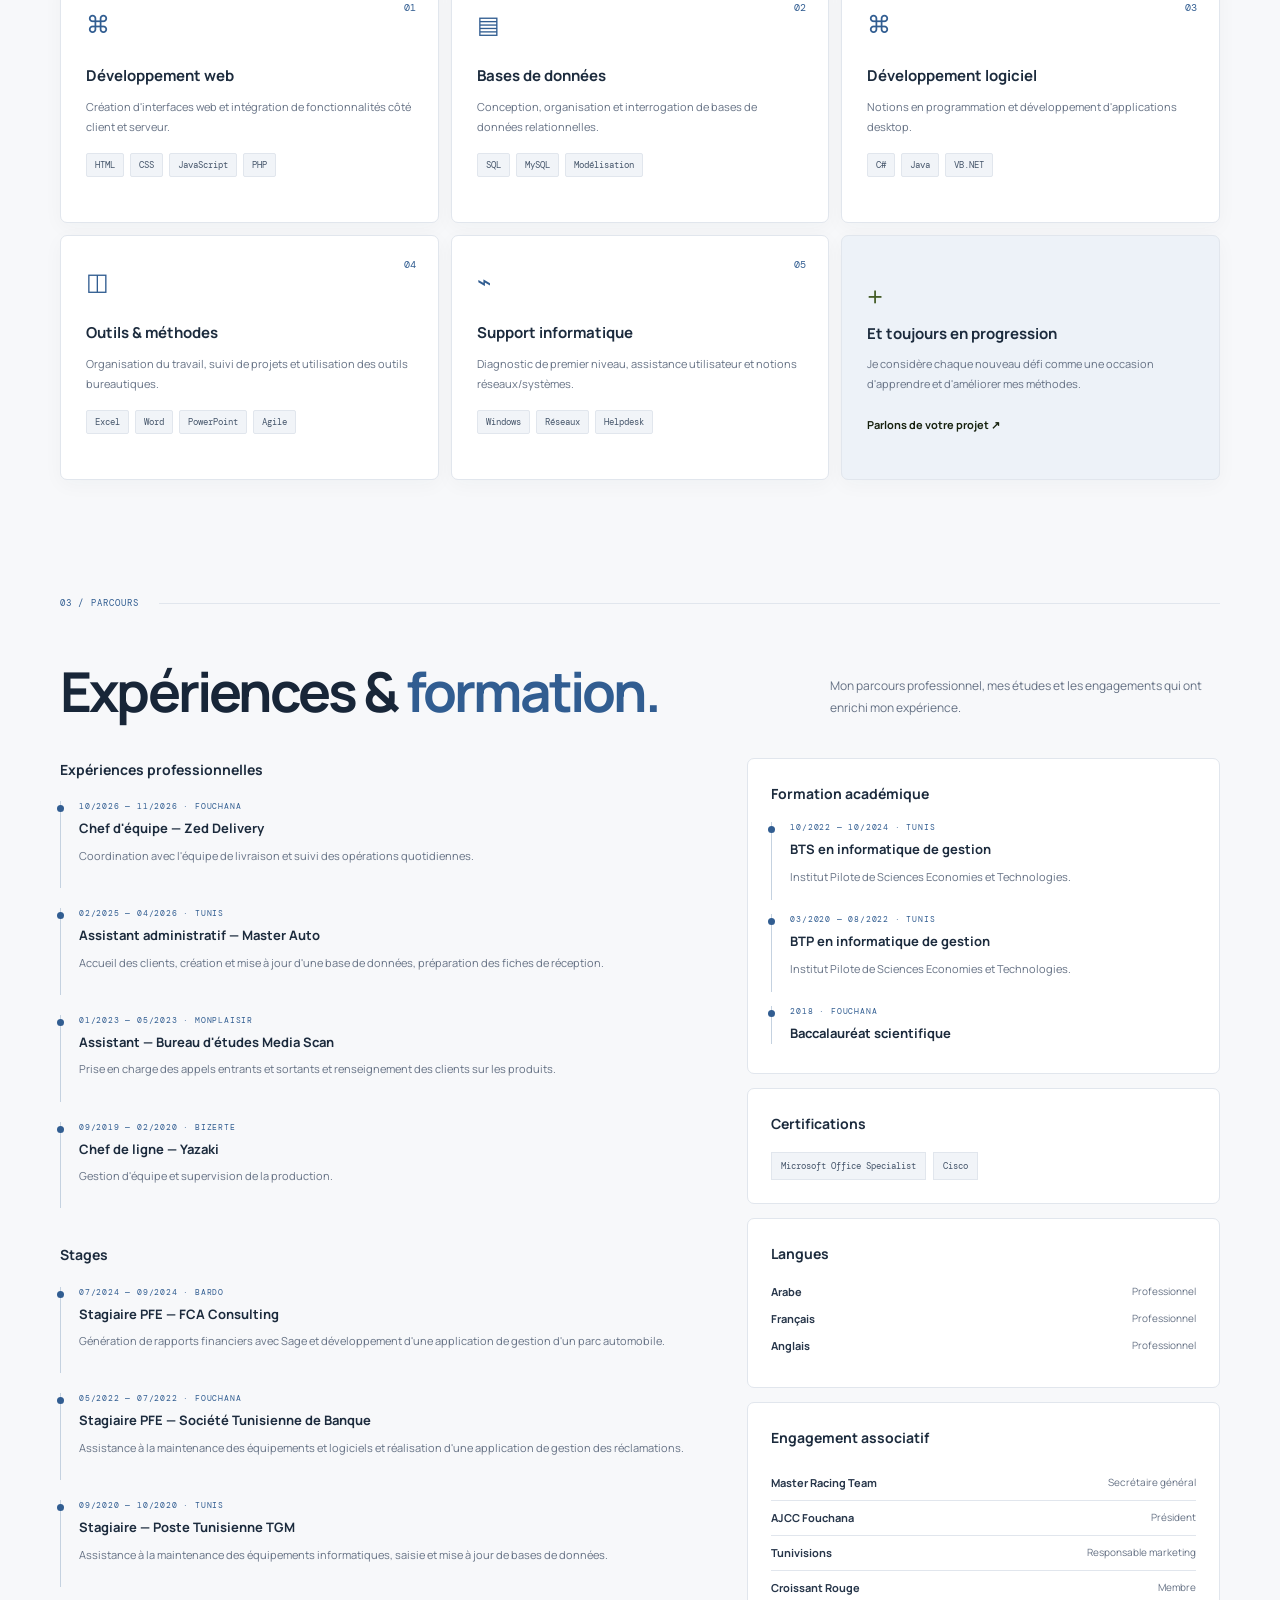
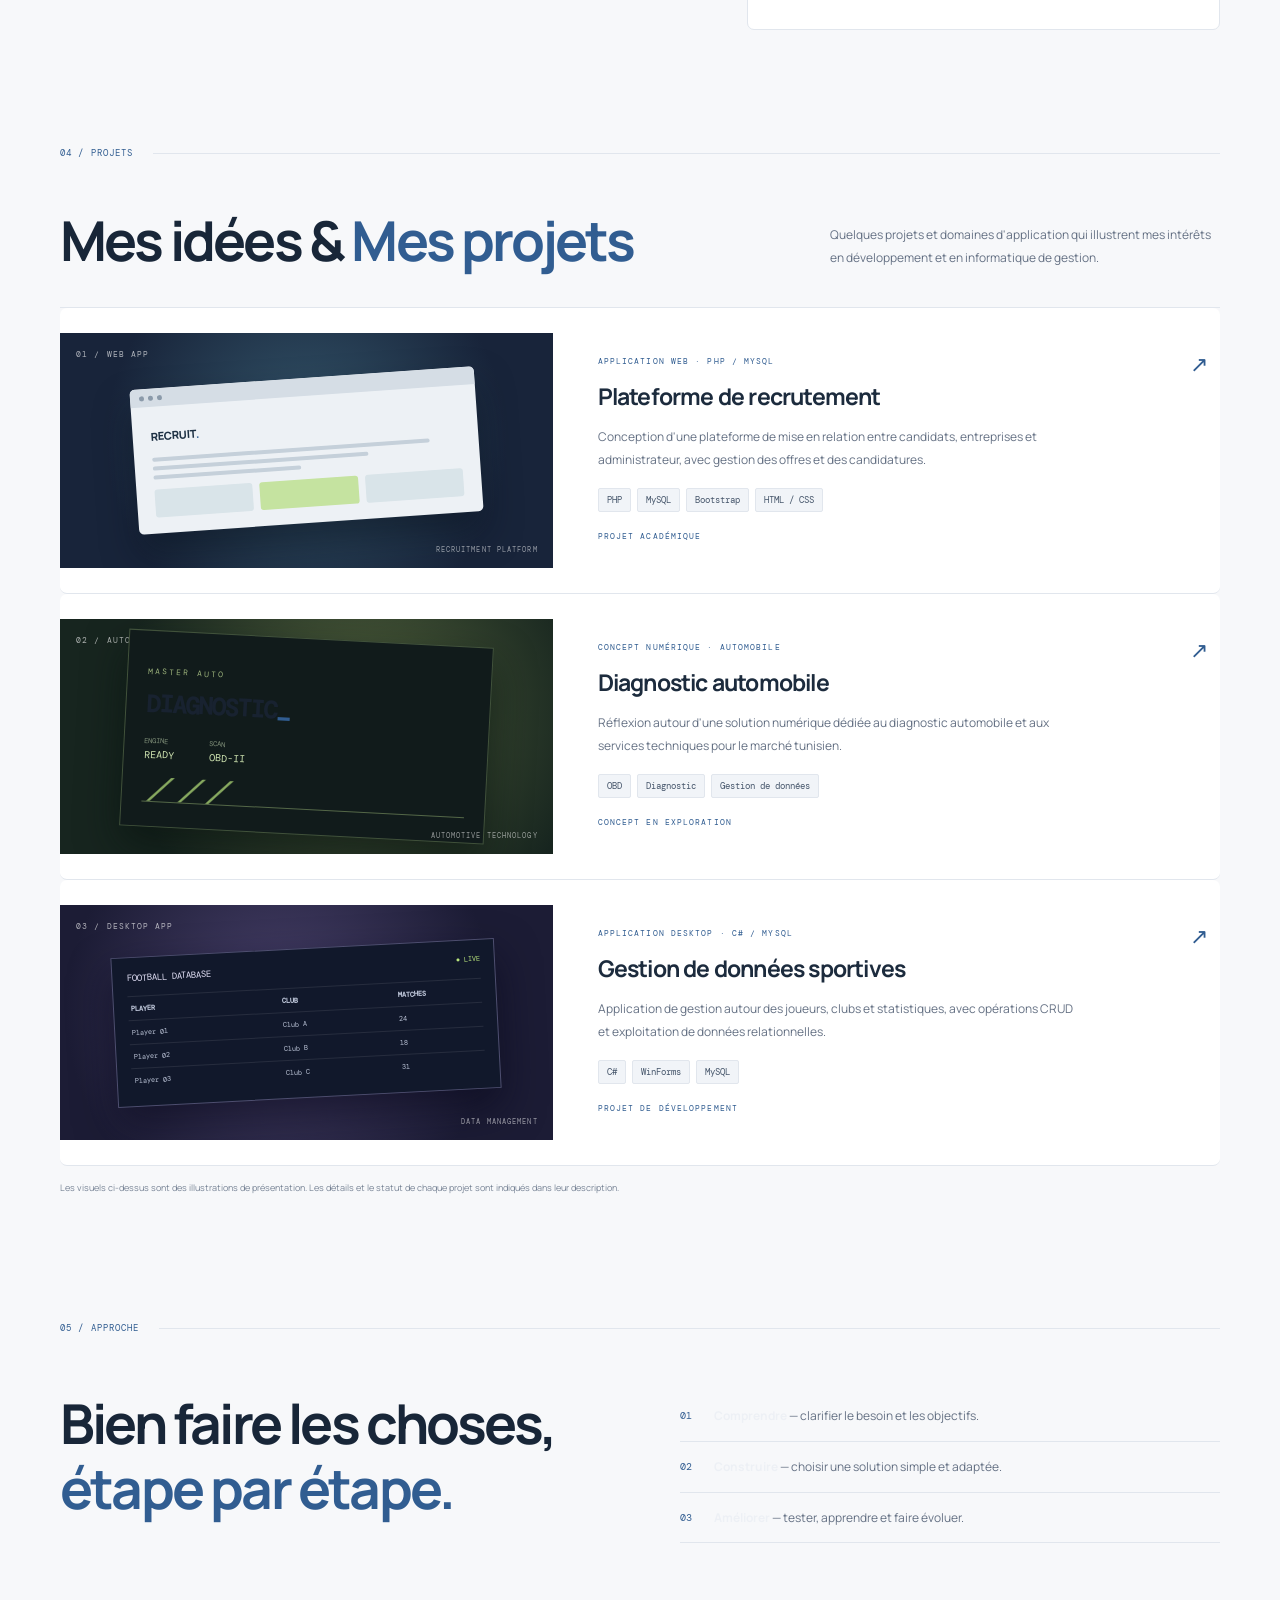
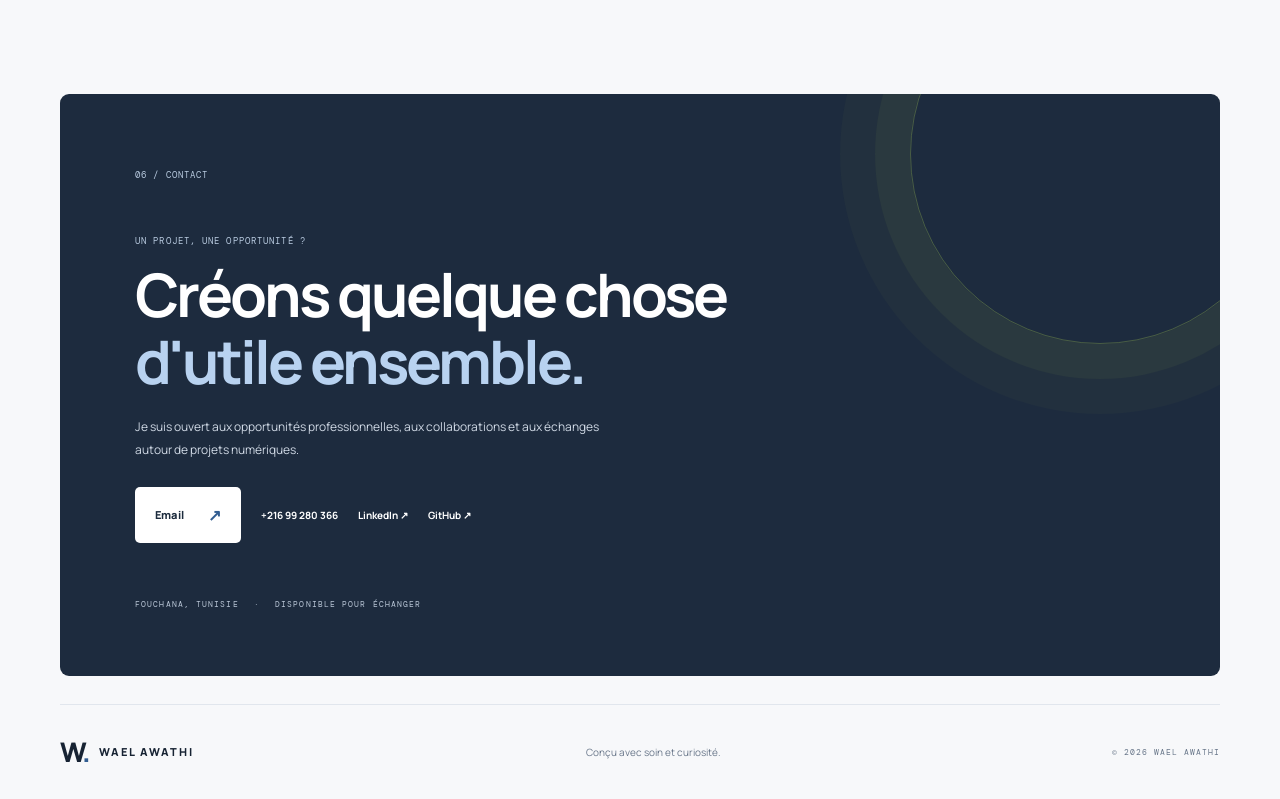
==== commit f36e7969: "Update index.html" ====
--- a/index.html
+++ b/index.html
@@ -95,7 +95,7 @@
 
     <section class="projects section-wrap section-space" id="projets">
       <div class="section-heading"><span class="section-index">04 / PROJETS</span><span class="heading-line"></span></div>
-      <div class="section-intro"><h2>Des idées qui prennent <em>forme.</em></h2><p>Quelques projets et domaines d'application qui illustrent mes intérêts en développement et en informatique de gestion.</p></div>
+      <div class="section-intro"><h2>Mes idées & <em>Mes projets</em></h2><p>Quelques projets et domaines d'application qui illustrent mes intérêts en développement et en informatique de gestion.</p></div>
       <div class="project-list">
         <article class="project-card"><div class="project-visual visual-one"><span class="visual-label">01 / WEB APP</span><div class="mock-window"><div class="mock-top"><i></i><i></i><i></i></div><div class="mock-content"><span class="mock-brand">RECRUIT<span>.</span></span><div class="mock-lines"><i></i><i></i><i></i></div><div class="mock-panels"><b></b><b></b><b></b></div></div></div><span class="visual-caption">RECRUITMENT PLATFORM</span></div><div class="project-info"><div class="project-type">APPLICATION WEB · PHP / MYSQL</div><h3>Plateforme de recrutement</h3><p>Conception d'une plateforme de mise en relation entre candidats, entreprises et administrateur, avec gestion des offres et des candidatures.</p><div class="tags"><span>PHP</span><span>MySQL</span><span>Bootstrap</span><span>HTML / CSS</span></div><span class="project-status">PROJET ACADÉMIQUE</span></div><span class="project-arrow">↗</span></article>
         <article class="project-card"><div class="project-visual visual-two"><span class="visual-label">02 / AUTOMOTIVE</span><div class="diag-card"><span class="diag-overline">MASTER AUTO</span><strong>DIAGNOSTIC<span>_</span></strong><div class="diag-readings"><div><small>ENGINE</small><b>READY</b></div><div><small>SCAN</small><b>OBD-II</b></div></div><div class="diag-wave"></div></div><span class="visual-caption">AUTOMOTIVE TECHNOLOGY</span></div><div class="project-info"><div class="project-type">CONCEPT NUMÉRIQUE · AUTOMOBILE</div><h3>Diagnostic automobile</h3><p>Réflexion autour d'une solution numérique dédiée au diagnostic automobile et aux services techniques pour le marché tunisien.</p><div class="tags"><span>OBD</span><span>Diagnostic</span><span>Gestion de données</span></div><span class="project-status">CONCEPT EN EXPLORATION</span></div><span class="project-arrow">↗</span></article>
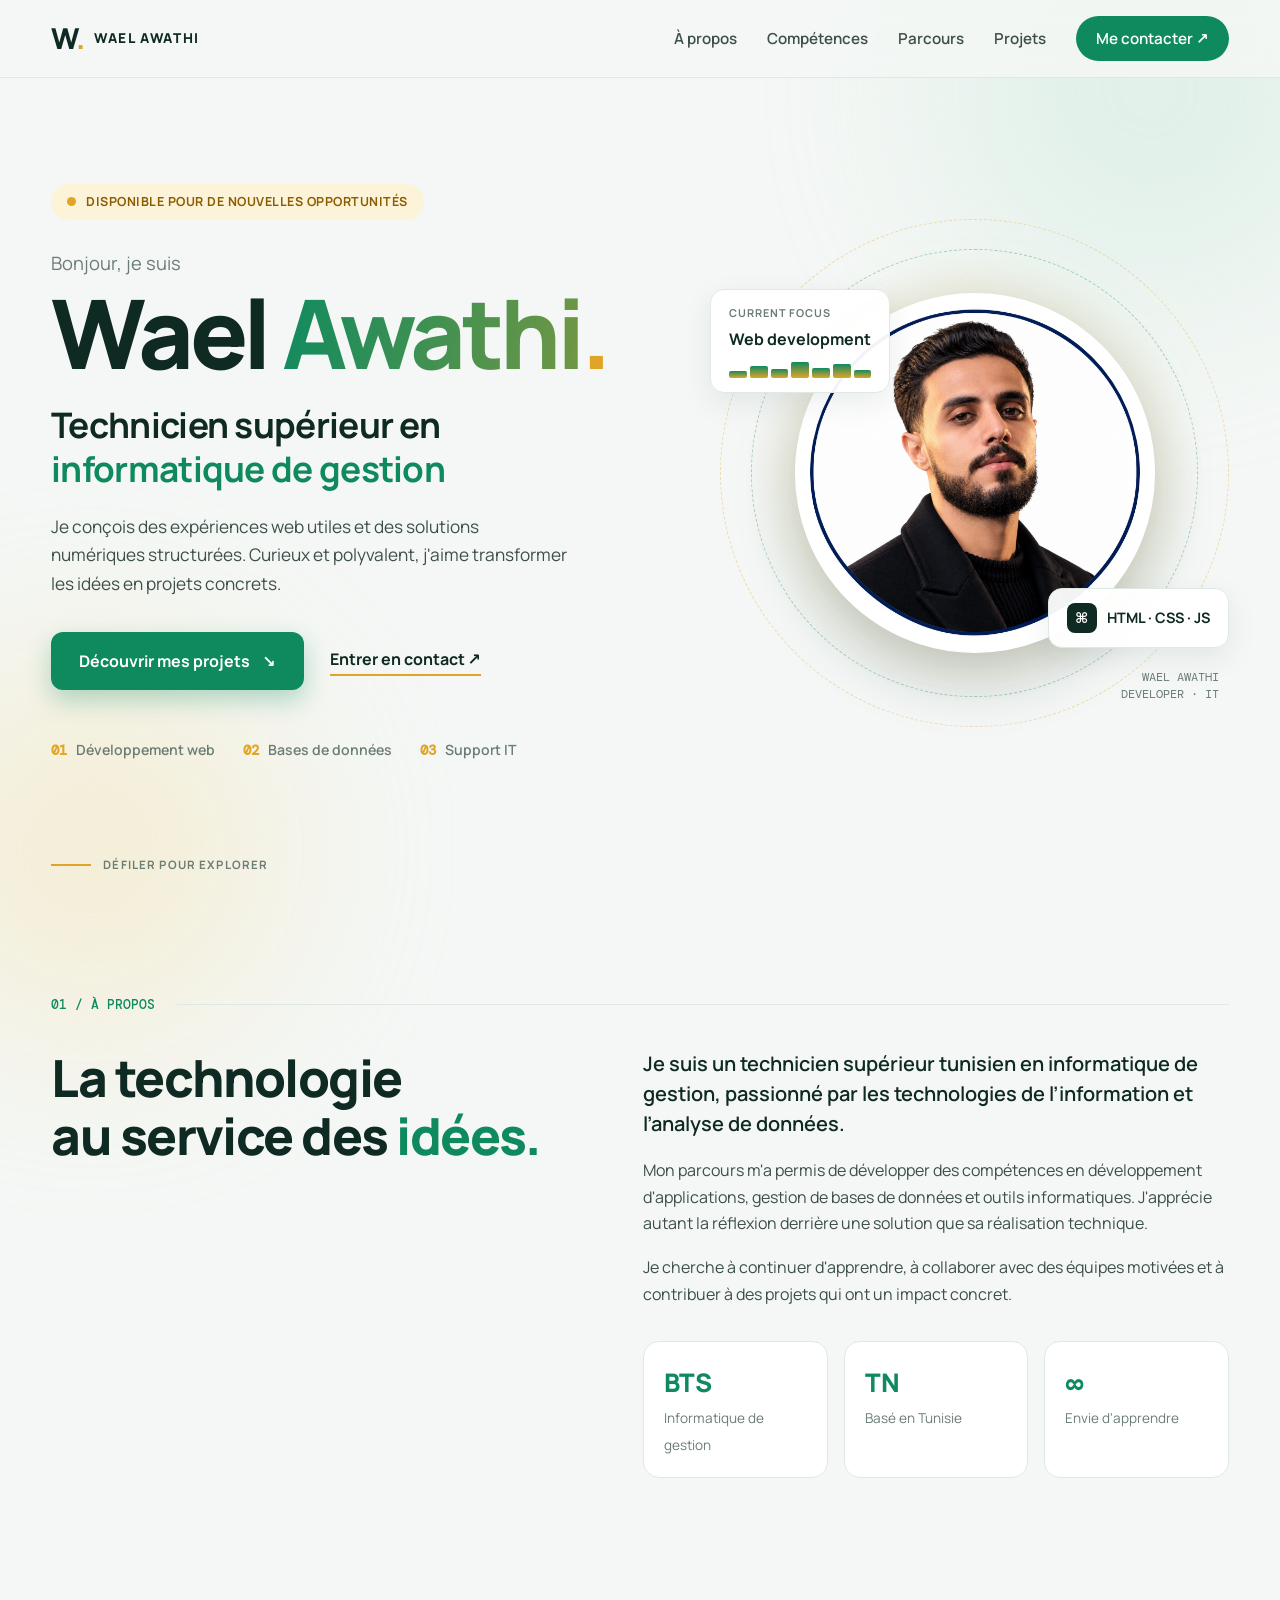
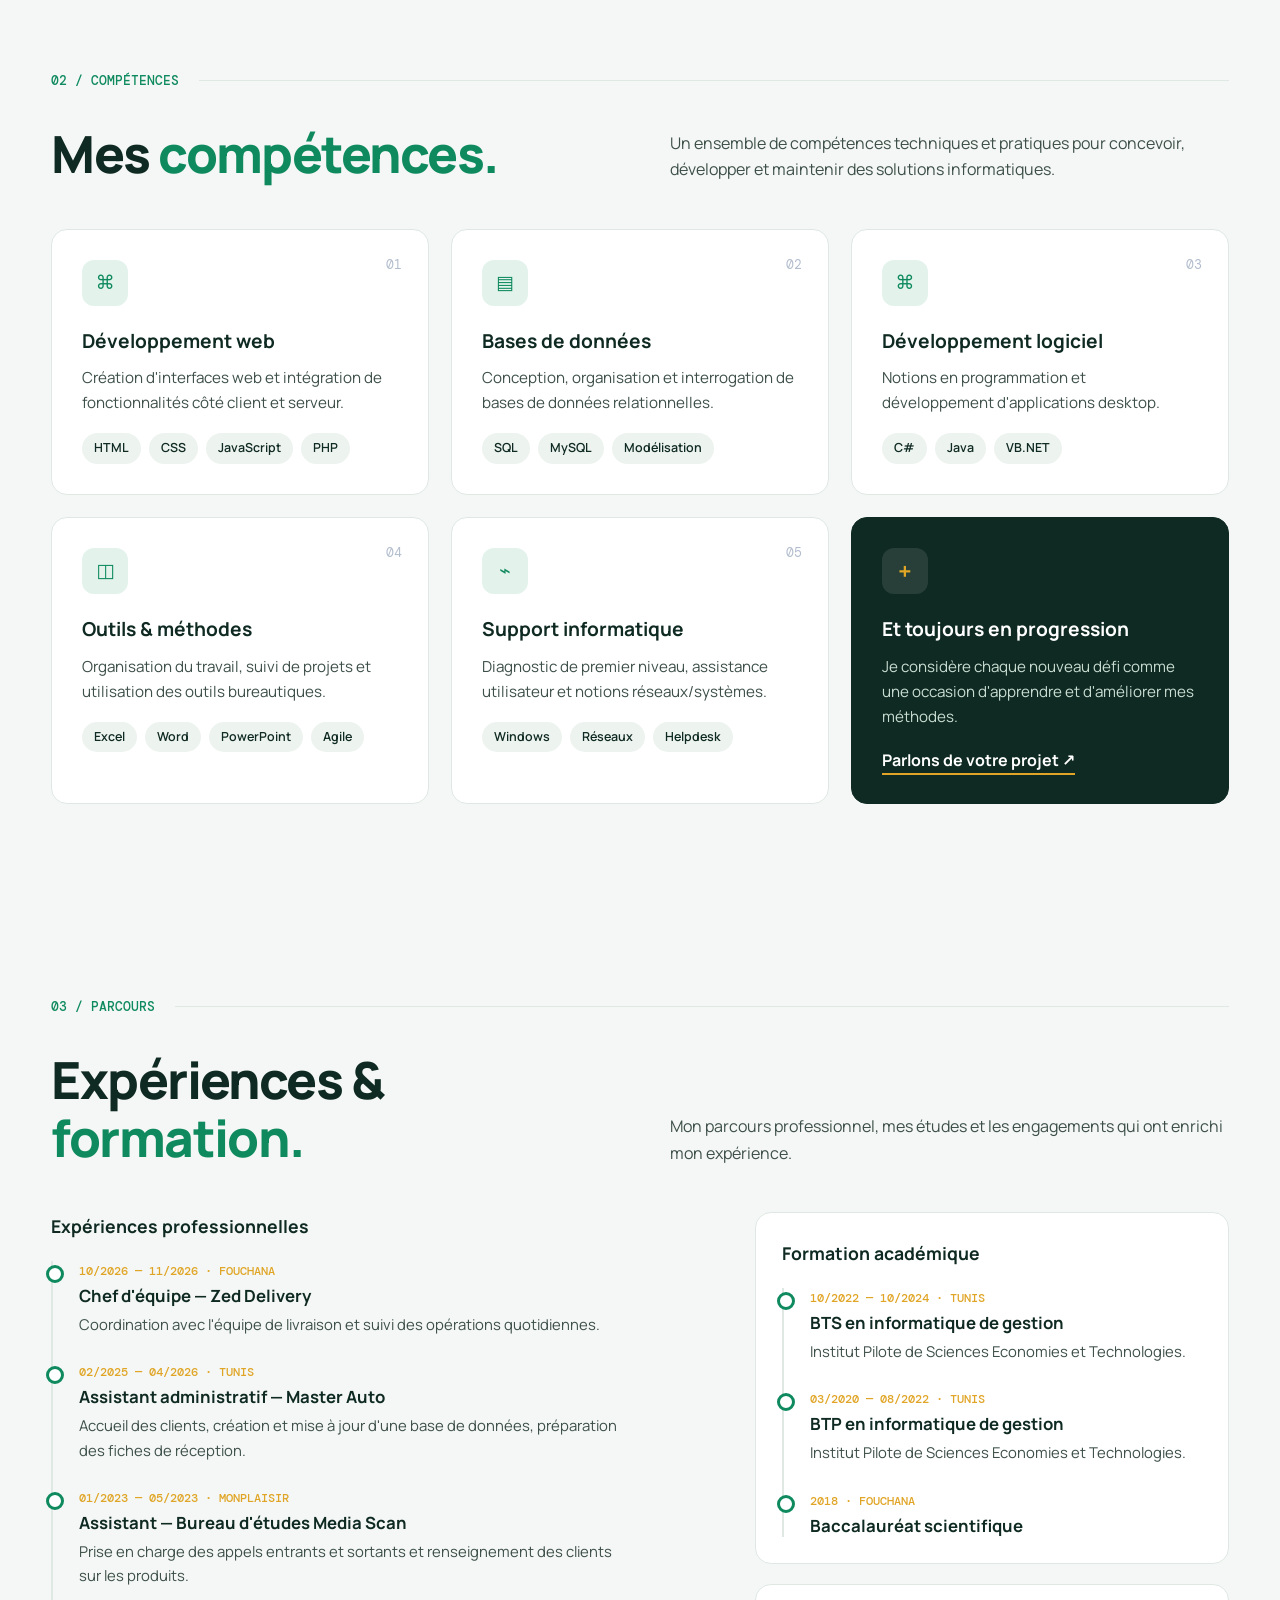
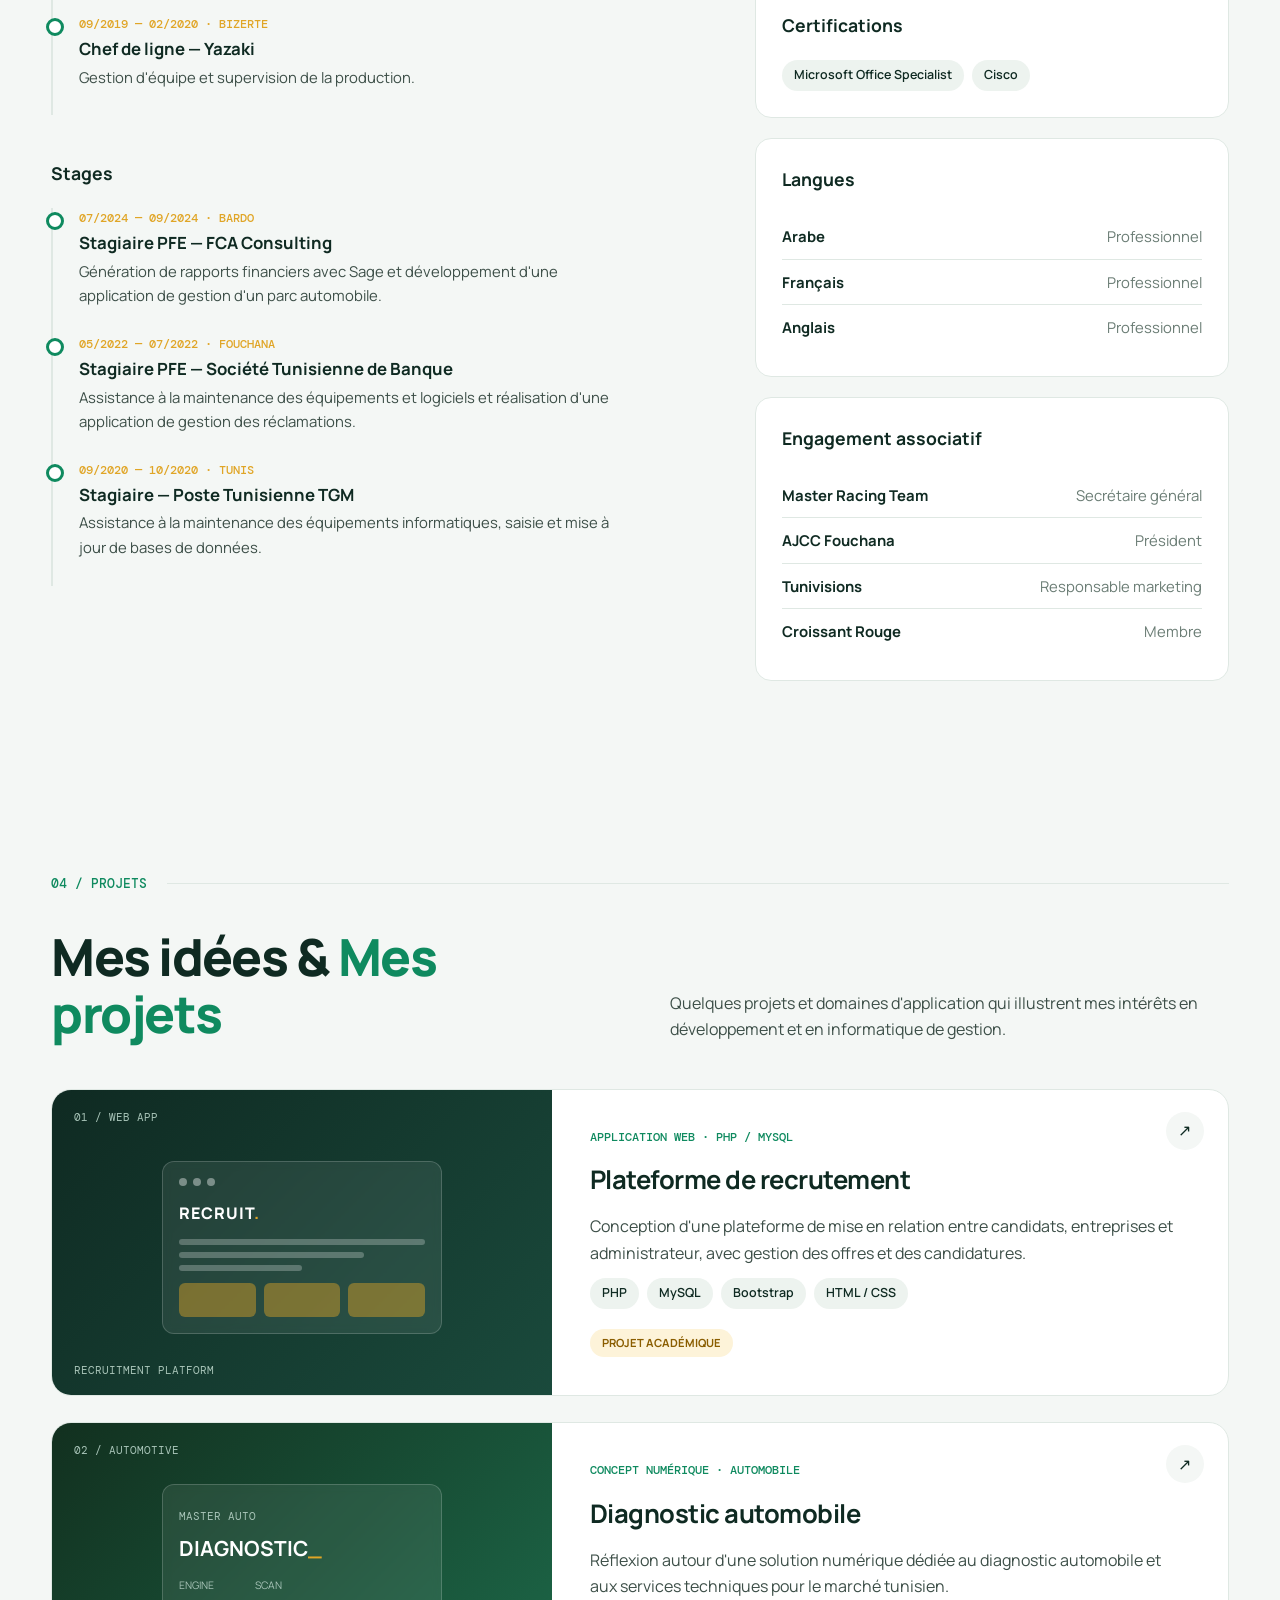
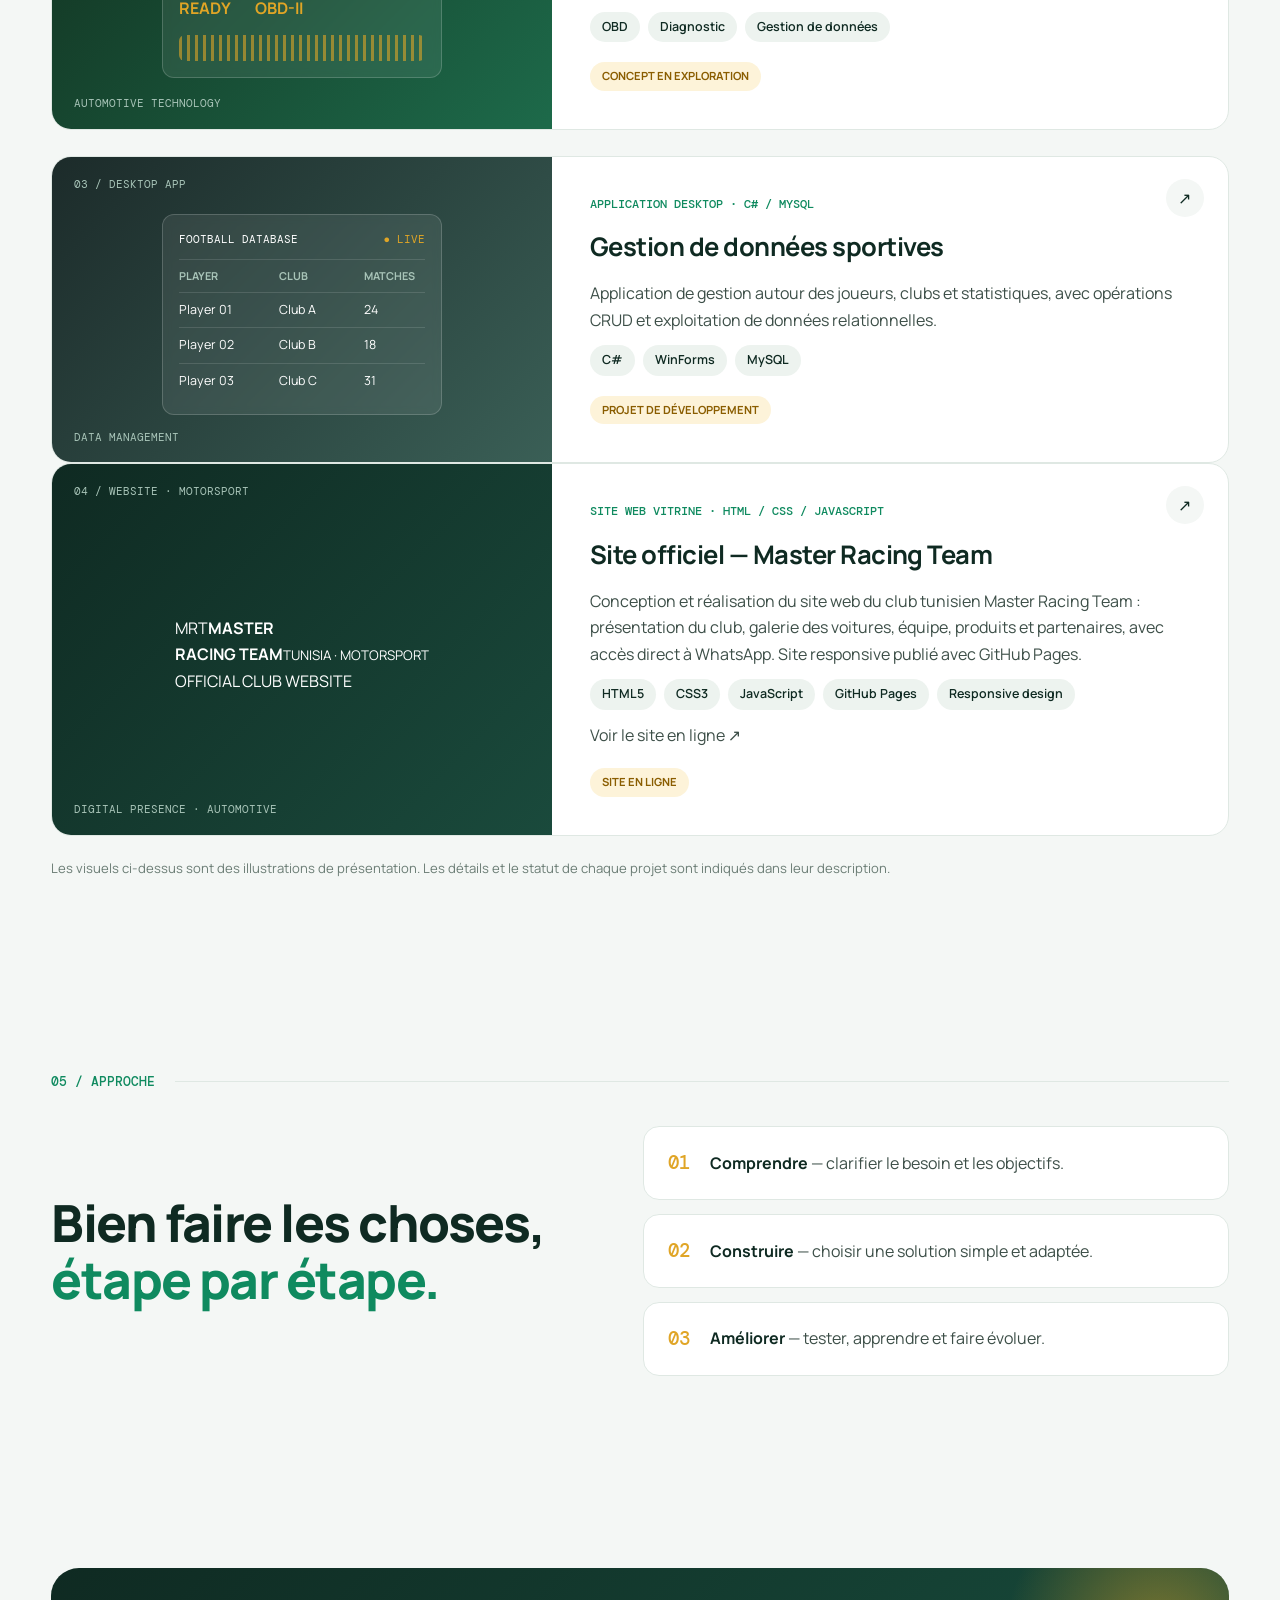
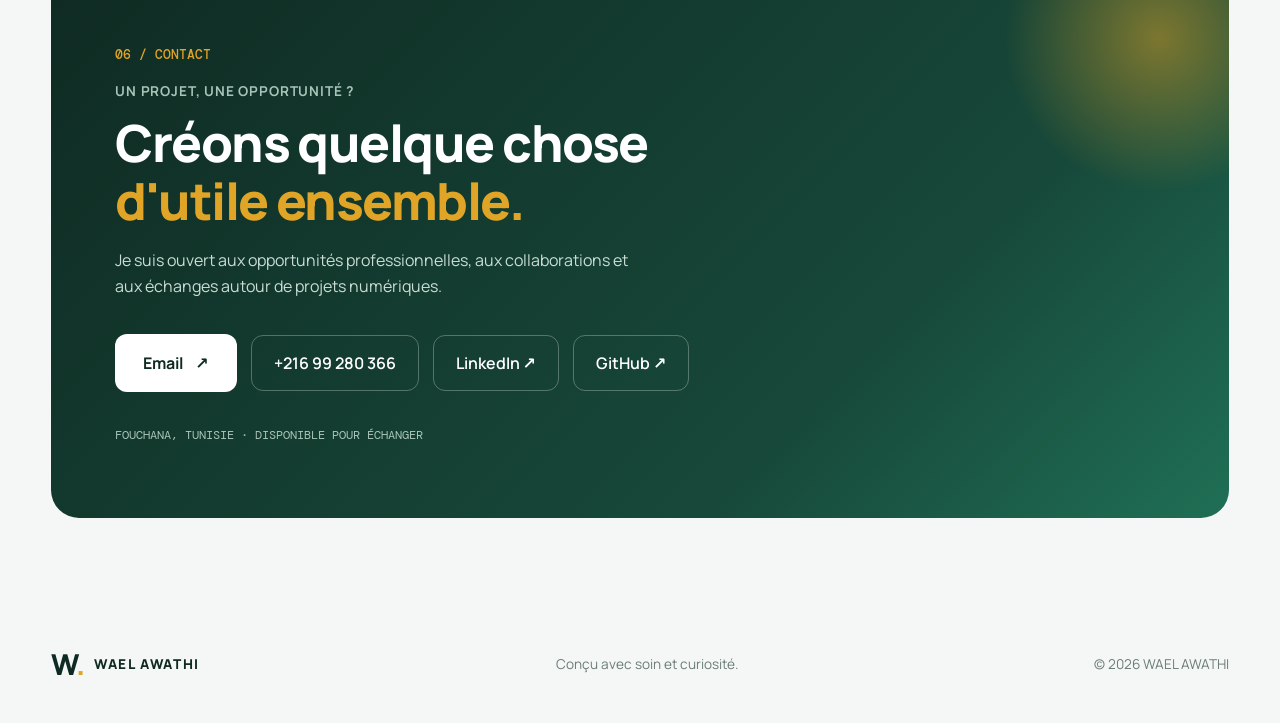
==== commit 1558739a: "Add Master Racing Team website to portfolio projects" ====
--- a/index.html
+++ b/index.html
@@ -101,6 +101,7 @@
         <article class="project-card"><div class="project-visual visual-two"><span class="visual-label">02 / AUTOMOTIVE</span><div class="diag-card"><span class="diag-overline">MASTER AUTO</span><strong>DIAGNOSTIC<span>_</span></strong><div class="diag-readings"><div><small>ENGINE</small><b>READY</b></div><div><small>SCAN</small><b>OBD-II</b></div></div><div class="diag-wave"></div></div><span class="visual-caption">AUTOMOTIVE TECHNOLOGY</span></div><div class="project-info"><div class="project-type">CONCEPT NUMÉRIQUE · AUTOMOBILE</div><h3>Diagnostic automobile</h3><p>Réflexion autour d'une solution numérique dédiée au diagnostic automobile et aux services techniques pour le marché tunisien.</p><div class="tags"><span>OBD</span><span>Diagnostic</span><span>Gestion de données</span></div><span class="project-status">CONCEPT EN EXPLORATION</span></div><span class="project-arrow">↗</span></article>
         <article class="project-card"><div class="project-visual visual-three"><span class="visual-label">03 / DESKTOP APP</span><div class="table-card"><div class="table-title">FOOTBALL DATABASE <span>● LIVE</span></div><div class="table-row"><b>PLAYER</b><b>CLUB</b><b>MATCHES</b></div><div class="table-row"><span>Player 01</span><span>Club A</span><span>24</span></div><div class="table-row"><span>Player 02</span><span>Club B</span><span>18</span></div><div class="table-row"><span>Player 03</span><span>Club C</span><span>31</span></div></div><span class="visual-caption">DATA MANAGEMENT</span></div><div class="project-info"><div class="project-type">APPLICATION DESKTOP · C# / MYSQL</div><h3>Gestion de données sportives</h3><p>Application de gestion autour des joueurs, clubs et statistiques, avec opérations CRUD et exploitation de données relationnelles.</p><div class="tags"><span>C#</span><span>WinForms</span><span>MySQL</span></div><span class="project-status">PROJET DE DÉVELOPPEMENT</span></div><span class="project-arrow">↗</span></article>
       </div>
+        <article class="project-card"><div class="project-visual visual-four"><span class="visual-label">04 / WEBSITE · MOTORSPORT</span><div class="mrt-showcase"><span class="mrt-emblem">MRT</span><strong>MASTER<br>RACING TEAM</strong><small>TUNISIA · MOTORSPORT</small><div class="mrt-stripe"></div><span class="mrt-domain">OFFICIAL CLUB WEBSITE</span></div><span class="visual-caption">DIGITAL PRESENCE · AUTOMOTIVE</span></div><div class="project-info"><div class="project-type">SITE WEB VITRINE · HTML / CSS / JAVASCRIPT</div><h3>Site officiel — Master Racing Team</h3><p>Conception et réalisation du site web du club tunisien Master Racing Team : présentation du club, galerie des voitures, équipe, produits et partenaires, avec accès direct à WhatsApp. Site responsive publié avec GitHub Pages.</p><div class="tags"><span>HTML5</span><span>CSS3</span><span>JavaScript</span><span>GitHub Pages</span><span>Responsive design</span></div><a class="project-live-link" href="https://waelawathi5.github.io/master-racing-team/" target="_blank" rel="noopener">Voir le site en ligne ↗</a><span class="project-status">SITE EN LIGNE</span></div><a class="project-arrow" href="https://waelawathi5.github.io/master-racing-team/" target="_blank" rel="noopener" aria-label="Ouvrir le site Master Racing Team">↗</a></article>
       <p class="projects-note">Les visuels ci-dessus sont des illustrations de présentation. Les détails et le statut de chaque projet sont indiqués dans leur description.</p>
     </section>
 
--- a/style.css
+++ b/style.css
@@ -1,170 +1,244 @@
-:root{--bg:#0b1020;--panel:#111a2d;--panel2:#151f34;--text:#f4f5f8;--muted:#9ba6ba;--line:rgba(255,255,255,.11);--accent:#c4f06b;--accent2:#91b84a;--font:'Manrope',sans-serif;--mono:'DM Mono',monospace}*{box-sizing:border-box}html{scroll-behavior:smooth;scroll-padding-top:90px}body{margin:0;background:var(--bg);color:var(--text);font-family:var(--font);line-height:1.65;overflow-x:hidden}a{color:inherit;text-decoration:none}.ambient{position:absolute;z-index:-1;pointer-events:none;border-radius:50%;filter:blur(100px);opacity:.12}.ambient-one{width:480px;height:480px;background:#668dbe;top:100px;left:-260px}.ambient-two{width:380px;height:380px;background:#a2ce56;top:850px;right:-260px}.section-wrap{width:min(1160px,calc(100% - 64px));margin-inline:auto}.site-header{height:86px;width:min(1280px,calc(100% - 64px));margin:auto;display:flex;align-items:center;justify-content:space-between;border-bottom:1px solid var(--line);position:relative;z-index:5}.brand{display:flex;align-items:center;gap:11px;font-size:11px;font-weight:800;letter-spacing:2px}.brand-mark{font-size:27px;letter-spacing:-3px;font-weight:800}.brand-mark span,.hero h1 i,.mock-brand span,.diag-card strong span{color:var(--accent);font-style:normal}.nav{display:flex;align-items:center;gap:38px;font-size:12px;color:#c1c8d5}.nav a{transition:color .2s}.nav a:hover,.text-link:hover{color:var(--accent)}.nav-contact{border:1px solid var(--line);padding:10px 15px;border-radius:4px}.nav-contact span{color:var(--accent);margin-left:8px}.menu-toggle{display:none}.hero{min-height:690px;display:grid;grid-template-columns:1.1fr .9fr;align-items:center;position:relative;padding-top:35px;padding-bottom:90px}.hero-copy{position:relative;z-index:1}.eyebrow,.section-index,.project-type,.project-status,.card-label,.core-small,.core-bottom,.art-coordinate,.scroll-cue,.visual-label,.visual-caption,.contact-kicker,.contact-location{font-family:var(--mono);letter-spacing:1.1px}.eyebrow{font-size:9px;color:#c6d0de;display:flex;align-items:center;gap:10px}.status-dot{width:7px;height:7px;background:var(--accent);border-radius:50%;box-shadow:0 0 12px var(--accent)}.hero-kicker{font-size:16px;color:var(--muted);margin:54px 0 0}.hero h1{font-size:clamp(58px,8vw,104px);letter-spacing:-7px;line-height:1.1;margin:0;font-weight:800}.hero h1 span{color:var(--accent)}.hero h1 i{font-size:.75em}.hero h2{font-size:clamp(21px,3vw,32px);line-height:1.35;letter-spacing:-1.2px;margin:14px 0 22px;font-weight:600}.outline-text{color:transparent;-webkit-text-stroke:1px #aab5c7}.hero-description{max-width:490px;color:var(--muted);font-size:14px;line-height:1.9}.hero-actions{display:flex;align-items:center;gap:28px;margin-top:32px}.button{display:inline-flex;align-items:center;gap:24px;padding:15px 20px;font-size:11px;font-weight:800;letter-spacing:.2px;border-radius:3px;transition:transform .2s,background .2s}.button:hover{transform:translateY(-3px)}.button-primary{background:var(--accent);color:#111827}.button-primary span,.button-light span{font-size:16px}.text-link{font-size:11px;font-weight:700;color:#d8deea;transition:color .2s}.hero-meta{display:flex;gap:26px;margin-top:58px;color:#8290a6;font:9px var(--mono);text-transform:uppercase}.hero-meta b{color:var(--accent);margin-right:6px;font-weight:400}.hero-art{height:480px;position:relative;display:grid;place-items:center}.art-orbit{position:absolute;border:1px solid rgba(196,240,107,.2);border-radius:50%;transform:rotate(-24deg)}.orbit-a{width:390px;height:250px}.orbit-b{width:330px;height:420px;transform:rotate(55deg);border-color:rgba(255,255,255,.1)}.art-core{width:245px;height:245px;border-radius:50%;background:radial-gradient(circle at 35% 25%,#26364a,#111a2d 65%);border:1px solid rgba(196,240,107,.35);box-shadow:0 0 90px rgba(143,182,75,.12),inset 0 0 50px rgba(255,255,255,.035);display:flex;flex-direction:column;align-items:center;justify-content:center;position:relative}.art-core:before,.art-core:after{content:"";position:absolute;border:1px solid rgba(196,240,107,.15);border-radius:50%;inset:-17px}.art-core:after{inset:-32px;border-color:rgba(255,255,255,.07)}.core-small,.core-bottom{font-size:8px;color:#9ba9bc;letter-spacing:2px}.art-core strong{font-size:105px;line-height:1.15;letter-spacing:-12px;margin-right:10px}.art-core strong span{color:var(--accent)}.core-bottom{font-size:7px}.float-card{position:absolute;background:rgba(18,28,46,.94);border:1px solid var(--line);padding:15px 17px;box-shadow:0 15px 45px rgba(0,0,0,.2)}.card-code{top:75px;right:0;width:185px}.card-label{display:block;font-size:8px;color:var(--accent);margin-bottom:7px}.card-code strong{font-size:12px}.mini-bars{display:flex;gap:4px;margin-top:13px;align-items:end;height:22px}.mini-bars i{display:block;width:12px;background:var(--accent);opacity:.75;border-radius:2px}.mini-bars i:nth-child(1){height:40%}.mini-bars i:nth-child(2){height:70%}.mini-bars i:nth-child(3){height:52%}.mini-bars i:nth-child(4){height:100%}.mini-bars i:nth-child(5){height:65%}.mini-bars i:nth-child(6){height:82%}.mini-bars i:nth-child(7){height:48%}.card-stack{bottom:70px;left:0;display:flex;align-items:center;gap:12px;font:9px var(--mono);color:#c4ccda}.stack-icon{font-size:23px;color:var(--accent)}.art-coordinate{position:absolute;right:10px;bottom:45px;color:#66758b;font-size:8px;line-height:1.8}.scroll-cue{position:absolute;bottom:27px;left:0;font-size:8px;color:#78859a;display:flex;align-items:center;gap:12px}.scroll-cue span{width:32px;height:1px;background:var(--accent)}.section-space{padding-top:105px;padding-bottom:30px}.section-heading{display:flex;align-items:center;gap:20px}.section-index{font-size:9px;color:var(--accent)}.heading-line{height:1px;background:var(--line);flex:1}.about-grid{display:grid;grid-template-columns:1fr 1fr;gap:90px;padding:58px 0 30px}.about-grid h2,.section-intro h2,.approach-grid h2{font-size:clamp(34px,5vw,55px);letter-spacing:-2.8px;line-height:1.18;margin:0;font-weight:700}.about-grid h2 em,.section-intro h2 em,.approach-grid h2 em,.contact-panel h2 em{color:var(--accent);font-style:normal}.about-copy{max-width:510px}.about-copy p{font-size:13px;color:var(--muted);line-height:1.95;margin:0 0 15px}.about-copy .lead{font-size:17px;color:#e7ebf2;font-weight:600;line-height:1.7}.about-facts{display:flex;gap:45px;border-top:1px solid var(--line);padding-top:22px;margin-top:28px}.about-facts div{display:flex;flex-direction:column}.about-facts strong{font-size:25px;color:var(--accent)}.about-facts span{font-size:9px;color:#8d9aaf}.section-intro{display:flex;align-items:end;justify-content:space-between;gap:40px;margin:48px 0 34px}.section-intro p{max-width:390px;font-size:12px;color:var(--muted);line-height:1.9;margin:0 0 4px}.skill-grid{display:grid;grid-template-columns:repeat(3,1fr);gap:12px}.skill-card{min-height:245px;background:linear-gradient(145deg,rgba(21,32,53,.9),rgba(15,23,39,.8));border:1px solid var(--line);padding:25px;position:relative;transition:transform .25s,border-color .25s}.skill-card:hover{transform:translateY(-5px);border-color:rgba(196,240,107,.4)}.skill-number{position:absolute;top:22px;right:22px;font:10px var(--mono);color:#69788e}.skill-icon{font-size:24px;color:var(--accent);margin-bottom:20px}.skill-card h3{font-size:15px;margin:0 0 8px}.skill-card p{font-size:11px;color:var(--muted);line-height:1.8;margin:0 0 17px}.tags{display:flex;flex-wrap:wrap;gap:6px}.tags span{font:9px var(--mono);color:#bdc7d7;border:1px solid rgba(255,255,255,.12);padding:5px 8px;border-radius:2px}.skill-note{background:var(--accent);color:#111827;display:flex;flex-direction:column;justify-content:center}.skill-note p{color:#354326}.skill-note .text-link{color:#17220f;margin-top:5px}.note-mark{font-size:28px;font-weight:400;line-height:1;color:#425a25;margin-bottom:12px}.project-list{border-top:1px solid var(--line)}.project-card{display:grid;grid-template-columns: .9fr 1fr 30px;gap:45px;align-items:center;padding:25px 0;border-bottom:1px solid var(--line);position:relative}.project-visual{height:235px;position:relative;overflow:hidden;display:flex;align-items:center;justify-content:center;background:#18243a}.visual-one{background:radial-gradient(circle at 50% 45%,#34566b,#18243a 72%)}.visual-two{background:radial-gradient(circle at 60% 40%,#52623d,#17251f 72%)}.visual-three{background:radial-gradient(circle at 45% 45%,#4a426c,#1c1c35 72%)}.visual-label{position:absolute;top:15px;left:16px;font-size:8px;color:rgba(255,255,255,.65)}.visual-caption{position:absolute;bottom:13px;right:15px;font-size:7px;color:rgba(255,255,255,.55)}.mock-window{width:70%;height:145px;background:#edf1f5;border-radius:5px;box-shadow:0 20px 35px #07101c80;overflow:hidden;transform:rotate(-4deg)}.mock-top{height:18px;background:#d5dde5;display:flex;align-items:center;gap:4px;padding-left:9px}.mock-top i{width:5px;height:5px;border-radius:50%;background:#8b9aaa}.mock-content{padding:15px 18px}.mock-brand{font-size:11px;font-weight:800;color:#1d3043}.mock-lines{margin:10px 0;display:grid;gap:5px}.mock-lines i{height:4px;background:#c5d0da;width:90%;border-radius:3px}.mock-lines i:nth-child(2){width:70%}.mock-lines i:nth-child(3){width:48%}.mock-panels{display:flex;gap:7px}.mock-panels b{height:28px;flex:1;background:#d9e4e9;border-radius:3px}.mock-panels b:nth-child(2){background:#c5e3a0}.diag-card{width:74%;background:#111b1b;border:1px solid #8ba66c66;padding:24px 20px;box-shadow:0 18px 40px #06100d99;transform:rotate(3deg)}.diag-overline{font:8px var(--mono);color:#9db47c;letter-spacing:2px}.diag-card strong{display:block;font:700 24px var(--mono);letter-spacing:-1px;margin:7px 0 17px}.diag-readings{display:flex;gap:35px}.diag-readings div{display:flex;flex-direction:column;gap:3px}.diag-readings small{font:7px var(--mono);color:#81917a}.diag-readings b{font:10px var(--mono);color:#d2e7b3}.diag-wave{height:25px;margin-top:16px;background:linear-gradient(135deg,transparent 0 8%,#b8e47c 8.5% 9%,transparent 9.5% 17%,#b8e47c 17.5% 18%,transparent 18.5% 25%,#b8e47c 25.5% 26%,transparent 26.5%);opacity:.7;border-bottom:1px solid #71885b}.table-card{width:78%;background:#11182b;border:1px solid #aaa0d766;padding:14px;box-shadow:0 18px 40px #09091b99;transform:rotate(-3deg)}.table-title{font:9px var(--mono);color:#e3e1f7;margin-bottom:12px}.table-title span{float:right;color:#b8e47c;font-size:7px}.table-row{display:grid;grid-template-columns:1.3fr 1fr .7fr;padding:7px 3px;border-top:1px solid #ffffff17;font:7px var(--mono);color:#bdc5d8}.table-row:first-of-type{color:#858eaa}.project-info{padding:10px 0}.project-type{font-size:8px;color:var(--accent)}.project-info h3{font-size:23px;letter-spacing:-.8px;margin:10px 0}.project-info p{font-size:12px;line-height:1.9;color:var(--muted);max-width:480px;margin:0 0 16px}.project-status{display:inline-block;margin-top:18px;font-size:8px;color:#7e8ca1}.project-arrow{font-size:22px;color:var(--accent);align-self:start;margin-top:13px}.projects-note{font-size:9px;color:#718096;margin-top:15px}.approach-grid{display:grid;grid-template-columns:1fr 1fr;gap:80px;padding:55px 0 35px}.approach-steps{display:grid;gap:0}.approach-steps div{display:flex;align-items:center;gap:22px;border-bottom:1px solid var(--line);padding:15px 0}.approach-steps span{font:10px var(--mono);color:var(--accent)}.approach-steps p{font-size:12px;color:var(--muted);margin:0}.approach-steps b{color:#edf0f5}.contact{padding-top:110px;padding-bottom:75px}.contact-panel{background:#c4f06b;color:#14200e;padding:65px 75px;position:relative;overflow:hidden}.contact-panel .section-index{color:#405a24;position:relative;z-index:1}.contact-kicker{font-size:9px;margin:48px 0 12px;color:#526c31;position:relative;z-index:1}.contact-panel h2{font-size:clamp(37px,5vw,60px);line-height:1.13;letter-spacing:-3px;margin:0;position:relative;z-index:1}.contact-panel h2 em{color:#506d2b}.contact-copy{max-width:490px;color:#425a2a;font-size:12px;line-height:1.9;margin:20px 0 25px;position:relative;z-index:1}.button-light{background:#101a17;color:#f4f5f8;position:relative;z-index:1}.button-light span{color:var(--accent)}.contact-location{font-size:8px;color:#526c31;margin-top:55px;position:relative;z-index:1}.contact-location span{padding:0 9px}.contact-orb{position:absolute;width:380px;height:380px;border:1px solid #8aa94e66;border-radius:50%;right:-70px;top:-130px;box-shadow:0 0 0 35px #8aa94e12,0 0 0 70px #8aa94e0b}.footer{border-top:1px solid var(--line);min-height:95px;display:flex;align-items:center;justify-content:space-between;color:#78869a}.footer p{font-size:10px}.footer>span{font:8px var(--mono);letter-spacing:1px}.footer .brand{color:#e5eaf1}.reveal{opacity:0;transform:translateY(18px);transition:opacity .65s ease,transform .65s ease}.reveal.visible{opacity:1;transform:none}@media(max-width:900px){.hero{grid-template-columns:1fr .8fr}.hero h1{font-size:75px}.art-core{width:205px;height:205px}.art-core strong{font-size:85px}.orbit-a{width:300px;height:210px}.orbit-b{width:260px;height:340px}.card-code{right:-8px}.about-grid{gap:45px}.project-card{gap:25px}.project-visual{height:205px}.contact-panel{padding:55px 45px}}@media(max-width:700px){.section-wrap,.site-header{width:calc(100% - 40px)}.site-header{height:72px}.menu-toggle{display:flex;flex-direction:column;gap:5px;background:none;border:0;padding:10px}.menu-toggle span{width:23px;height:2px;background:#e9edf4}.nav{display:none;position:absolute;top:71px;left:-20px;right:-20px;padding:22px 25px 27px;background:#111a2d;border-bottom:1px solid var(--line);flex-direction:column;align-items:stretch;gap:18px}.nav.open{display:flex}.nav-contact{width:max-content}.hero{display:flex;flex-direction:column;align-items:stretch;padding-top:75px;padding-bottom:75px;min-height:auto}.hero-kicker{margin-top:38px}.hero h1{font-size:clamp(62px,15vw,88px);letter-spacing:-5px}.hero h2{font-size:24px}.hero-description{font-size:13px}.hero-meta{gap:14px;flex-wrap:wrap;margin-top:38px}.hero-art{height:370px;margin-top:25px}.art-core{width:190px;height:190px}.art-core strong{font-size:80px}.orbit-a{width:290px;height:190px}.orbit-b{width:240px;height:320px}.card-code{top:35px;right:0}.card-stack{bottom:35px;left:0}.art-coordinate{right:0;bottom:10px}.scroll-cue{bottom:15px}.section-space{padding-top:75px}.about-grid,.approach-grid{grid-template-columns:1fr;gap:25px;padding-top:38px}.about-grid h2,.section-intro h2,.approach-grid h2{font-size:40px}.about-facts{gap:30px}.section-intro{display:block;margin:35px 0 25px}.section-intro p{margin-top:15px}.skill-grid{grid-template-columns:1fr 1fr}.skill-card{padding:20px;min-height:250px}.project-card{grid-template-columns:1fr 28px;gap:15px;padding:22px 0}.project-visual{grid-column:1/-1;height:210px}.project-info{padding:5px 0}.project-info h3{font-size:21px}.project-arrow{grid-column:2;grid-row:2}.approach-grid{gap:25px}.contact{padding-top:75px;padding-bottom:55px}.contact-panel{padding:40px 25px}.contact-panel h2{font-size:42px;letter-spacing:-2px}.contact-kicker{margin-top:35px}.contact-location{line-height:2;margin-top:38px}.footer{flex-wrap:wrap;gap:12px;padding:22px 0}.footer p{order:3;width:100%;margin:0}.footer>span{font-size:7px}}@media(max-width:390px){.skill-grid{grid-template-columns:1fr}.skill-card{min-height:215px}.hero-actions{gap:17px;flex-wrap:wrap}.hero-meta{font-size:8px}.contact-panel h2{font-size:36px}}@media(prefers-reduced-motion:reduce){*,*::before,*::after{scroll-behavior:auto!important;transition:none!important}.reveal{opacity:1;transform:none}}
-
-/* CV-based career and contact sections */
-.career-grid{display:grid;grid-template-columns:1.15fr .85fr;gap:55px;align-items:start}
-.career-title{font-size:14px;margin:0 0 20px;color:#eef2f8}
-.career-item{padding:0 0 22px 18px;margin:0 0 20px;border-left:1px solid rgba(196,240,107,.35);position:relative}
-.career-item:before{content:"";position:absolute;left:-4px;top:4px;width:7px;height:7px;border-radius:50%;background:var(--accent)}
-.career-date{display:block;font:8px var(--mono);letter-spacing:.8px;color:var(--accent);margin-bottom:7px}
-.career-item h4{font-size:13px;margin:0 0 6px;color:#edf0f5}
-.career-item p{font-size:11px;line-height:1.85;color:var(--muted);margin:0}
-.secondary-title{margin-top:35px}
-.career-side{display:grid;gap:14px}
-.career-panel{padding:23px;background:rgba(21,32,53,.75);border:1px solid var(--line)}
-.career-panel .career-title{margin-bottom:17px}
-.career-panel .career-item{margin-bottom:14px;padding-bottom:13px}
-.career-panel .career-item:last-child{margin-bottom:0;padding-bottom:0}
-.career-tags{display:flex;flex-wrap:wrap;gap:7px}
-.career-tags span{font:9px var(--mono);color:#c5cfde;border:1px solid var(--line);padding:7px 9px}
-.language-list p{display:flex;justify-content:space-between;gap:15px;margin:9px 0;font-size:11px;color:#e9edf4}
-.language-list span,.association-list span{color:var(--muted);font-size:10px}
-.association-list{list-style:none;padding:0;margin:0}
-.association-list li{display:flex;justify-content:space-between;gap:12px;padding:8px 0;border-bottom:1px solid var(--line);font-size:11px;color:#e9edf4}
-.association-list li:last-child{border-bottom:0}
-.contact-links{display:flex;align-items:center;gap:20px;flex-wrap:wrap;position:relative;z-index:1}
-.contact-social{font-size:10px;font-weight:700;color:#23351a}
-.contact-social:hover{text-decoration:underline}
-@media(max-width:700px){.career-grid{grid-template-columns:1fr;gap:20px}.career-side{gap:10px}.career-panel{padding:20px}.contact-links{gap:14px}.association-list li{align-items:flex-start}}
-
-
-/* Personal portrait in the hero */
-.hero-portrait{overflow:visible;isolation:isolate}
-.hero-portrait .profile-portrait{position:relative;z-index:1;width:min(100%,430px);height:470px;object-fit:contain;object-position:center bottom;filter:drop-shadow(0 24px 45px rgba(0,0,0,.48));}
-.hero-portrait .portrait-glow{position:absolute;z-index:0;width:290px;height:290px;border-radius:50%;background:radial-gradient(circle,rgba(196,240,107,.16),rgba(196,240,107,0) 70%);top:22%;left:50%;transform:translateX(-50%)}
-.hero-portrait .orbit-a{z-index:-1}
-.hero-portrait .orbit-b{z-index:-1}
-.hero-portrait .card-code,.hero-portrait .card-stack,.hero-portrait .art-coordinate{z-index:2}
-@media(max-width:900px){.hero-portrait{height:390px}.hero-portrait .profile-portrait{height:390px;width:min(100%,360px)}}
-@media(max-width:600px){.hero-portrait{height:350px;margin-top:10px}.hero-portrait .profile-portrait{height:350px;width:min(100%,330px)}.hero-portrait .card-code{right:-3px;top:24px}.hero-portrait .card-stack{left:-3px;bottom:32px}.hero-portrait .art-coordinate{right:0;bottom:5px}}
-
-
-/* Clean, minimal professional theme */
-:root{--bg:#f7f8fa;--panel:#ffffff;--panel2:#eef1f5;--text:#182230;--muted:#657184;--line:#e1e6ed;--accent:#315d91;--accent2:#24466e}
-body{background:var(--bg);color:var(--text)}
-.ambient{display:none}
-.site-header{border-color:var(--line)}
-.brand{color:#172333}
-.brand-mark span,.hero h1 i,.mock-brand span,.diag-card strong span{color:var(--accent)}
-.nav{color:#536174}
-.nav a:hover,.text-link:hover{color:var(--accent)}
-.nav-contact{border-color:#d5dce5;border-radius:5px}
-.nav-contact span{color:var(--accent)}
-.hero{min-height:660px;padding-top:25px;padding-bottom:80px}
-.eyebrow{color:#536174}
-.status-dot{background:#2f8b62;box-shadow:none}
-.hero-kicker{color:#687589}
-.hero h1{color:#172333;letter-spacing:-5px}
-.hero h1 span{color:var(--accent)}
-.hero h2{color:#253348}
-.outline-text{color:#315d91;-webkit-text-stroke:0}
-.hero-description,.about-copy p,.section-intro p{color:#657184}
-.button-primary{background:#315d91;color:white;border-radius:5px}
-.text-link{color:#33445a}
-.hero-meta{color:#718096}
-.hero-meta b,.section-index{color:var(--accent)}
-.hero-art{height:490px}
-.hero-portrait .profile-portrait{width:min(100%,465px);height:465px;object-fit:contain;object-position:center;border-radius:8px;filter:drop-shadow(0 18px 28px rgba(19,31,47,.14))}
-.hero-portrait .portrait-glow{display:none}
-.hero-portrait .art-orbit{display:none}
-.hero-portrait .float-card{display:none}
-.hero-portrait .art-coordinate{right:10px;bottom:4px;color:#fff;text-shadow:0 1px 5px #222}
-.scroll-cue{color:#758195}
-.scroll-cue span{background:var(--accent)}
-.section-space{padding-top:88px;padding-bottom:28px}
-.heading-line{background:var(--line)}
-.about-grid h2,.section-intro h2,.approach-grid h2{color:#182638}
-.about-grid h2 em,.section-intro h2 em,.approach-grid h2 em,.contact-panel h2 em{color:var(--accent)}
-.about-copy .lead{color:#27364a}
-.about-facts{border-color:var(--line)}
-.about-facts strong{color:var(--accent)}
-.about-facts span{color:#657184}
-.skill-card{background:#fff;border:1px solid var(--line);border-radius:7px;box-shadow:0 5px 20px rgba(28,45,67,.035)}
-.skill-card:hover{border-color:#aabbd0;transform:translateY(-3px)}
-.skill-card h3,.career-title,.career-item h4{color:#1c2b3d}
-.skill-card p,.career-item p{color:#657184}
-.skill-number,.career-date{color:var(--accent)}
-.skill-icon{color:var(--accent)}
-.tags span,.career-tags span{background:#f1f4f8;color:#46566b;border-color:#e1e6ed}
-.skill-note{background:#edf2f8}
-.project-card{background:#fff;border-color:var(--line);border-radius:7px;overflow:hidden}
-.project-info h3{color:#1c2b3d}
-.project-info p{color:#657184}
-.project-type,.project-status{color:var(--accent)}
-.project-arrow{color:var(--accent)}
-.projects-note{color:#788496}
-.career-grid{gap:48px}
-.career-panel{background:#fff;border:1px solid var(--line);border-radius:7px}
-.career-item{border-left-color:#c5d2e0}
-.career-item:before{background:var(--accent)}
-.career-date{color:var(--accent)}
-.career-tags span{color:#46566b}
-.language-list p,.association-list li{color:#27364a;border-color:var(--line)}
-.language-list span,.association-list span{color:#657184}
-.approach-steps>div{border-color:var(--line)}
-.approach-steps>div>span{color:var(--accent)}
-.approach-steps p{color:#657184}
-.contact-panel{background:#1d2b3e;border-radius:9px}
-.contact-panel .section-index,.contact-kicker{color:#b9cbe0}
-.contact-panel h2{color:#fff}
-.contact-panel h2 em{color:#b8d2f0}
-.contact-copy{color:#d0d9e5}
-.button-light{background:#fff;color:#1c2b3d;border-radius:5px}
-.contact-social{color:#fff}
-.contact-location{color:#b9c6d6}
-.footer{border-color:var(--line);color:#69778a}
-.footer .brand{color:#172333}
-@media(max-width:900px){.hero{grid-template-columns:1fr 1fr;min-height:610px}.hero-portrait .profile-portrait{width:100%;height:390px}}
-@media(max-width:700px){.site-header{height:72px}.nav{background:#fff;border:1px solid var(--line);box-shadow:0 12px 30px rgba(20,35,55,.1)}.nav a{color:#34445a}.hero{grid-template-columns:1fr;padding-top:42px;min-height:unset}.hero-copy{order:1}.hero-portrait{order:2;height:360px;margin-top:25px}.hero-portrait .profile-portrait{height:350px;width:min(100%,350px)}.hero-meta{flex-wrap:wrap;gap:13px}.section-space{padding-top:68px}.about-grid{gap:30px}.section-intro{display:block}.section-intro p{margin-top:16px}.skill-grid{grid-template-columns:1fr}.career-grid{grid-template-columns:1fr}.footer{gap:15px}}
-
-
-/* Circular portrait on a clean white background */
-.hero-portrait .profile-portrait{
-  width: min(100%, 390px);
-  height: 390px;
-  aspect-ratio: 1 / 1;
-  object-fit: cover;
-  object-position: center 28%;
-  border-radius: 50%;
-  background: #fff;
-  border: 7px solid #fff;
-  box-shadow: 0 12px 38px rgba(15, 35, 70, .12);
-  filter: none;
-}
-@media(max-width:900px){
-  .hero-portrait .profile-portrait{width:min(100%,340px);height:340px}
-}
-@media(max-width:600px){
-  .hero-portrait .profile-portrait{width:min(100%,300px);height:300px}
-}
-
-
-/* Final override: circular white portrait */
-.hero.hero .hero-portrait img.profile-portrait{
-  display:block!important;
-  width:360px!important;
-  height:360px!important;
-  max-width:100%!important;
-  aspect-ratio:1/1!important;
-  object-fit:contain!important;
-  object-position:center!important;
-  padding:12px!important;
-  background:#fff!important;
-  border:5px solid #fff!important;
-  border-radius:50%!important;
-  overflow:hidden!important;
-  box-shadow:0 12px 35px rgba(12,28,55,.14)!important;
-  filter:none!important;
-}
-.hero.hero .hero-portrait{height:420px!important;display:grid!important;place-items:center!important}
-.hero.hero .hero-portrait .portrait-glow,
-.hero.hero .hero-portrait .art-orbit{display:none!important}
-@media(max-width:700px){
- .hero.hero .hero-portrait{height:340px!important;margin-top:20px!important}
- .hero.hero .hero-portrait img.profile-portrait{width:300px!important;height:300px!important}
-}
-
-
-/* Ensure the profile photo remains visible */
-.hero-portrait{position:relative!important;display:flex!important;align-items:center!important;justify-content:center!important;min-height:420px!important;overflow:visible!important}
-.hero-portrait img.profile-portrait{position:relative!important;display:block!important;visibility:visible!important;opacity:1!important;width:360px!important;height:360px!important;max-width:100%!important;object-fit:contain!important;object-position:center!important;background:#fff!important;border:5px solid #fff!important;border-radius:50%!important;padding:10px!important;box-shadow:0 12px 35px rgba(12,28,55,.14)!important;z-index:5!important}
-@media(max-width:700px){.hero-portrait{min-height:340px!important}.hero-portrait img.profile-portrait{width:300px!important;height:300px!important}}
+/* ===== Wael Awathi — Portfolio : thème émeraude & or ===== */
+:root{
+  --ink:#0f2a22; --text:#3d4f48; --muted:#6b7d75;
+  --bg:#f4f7f5; --surface:#ffffff; --line:#dfe8e3;
+  --blue:#0f8a5f; --blue-dark:#0b6e4c; --teal:#e0a526; --navy:#0f2a22;
+  --radius:16px; --shadow:0 10px 30px rgba(15,42,34,.08);
+  --sans:'Manrope',system-ui,-apple-system,'Segoe UI',sans-serif;
+  --mono:'DM Mono',ui-monospace,Menlo,monospace;
+}
+*{box-sizing:border-box;margin:0;padding:0}
+html{scroll-behavior:smooth;scroll-padding-top:90px}
+body{font-family:var(--sans);background:var(--bg);color:var(--text);line-height:1.65;-webkit-font-smoothing:antialiased;overflow-x:hidden}
+a{color:inherit;text-decoration:none}
+ul{list-style:none}
+img{max-width:100%;display:block}
+:focus-visible{outline:3px solid var(--blue);outline-offset:3px;border-radius:6px}
+.section-wrap{width:min(1180px,92%);margin-inline:auto}
+.section-space{padding:96px 0}
+
+/* Décor d'ambiance */
+.ambient{position:fixed;border-radius:50%;filter:blur(90px);opacity:.35;z-index:-1;pointer-events:none}
+.ambient-one{width:420px;height:420px;background:#bfe6d4;top:-120px;right:-80px}
+.ambient-two{width:380px;height:380px;background:#f6dfa0;bottom:-140px;left:-100px}
+
+/* Header */
+.site-header{position:sticky;top:0;z-index:50;display:flex;align-items:center;justify-content:space-between;padding:16px max(4%,calc((100% - 1180px)/2));background:rgba(244,247,245,.85);backdrop-filter:blur(12px);border-bottom:1px solid var(--line)}
+.brand{display:flex;align-items:center;gap:10px;font-weight:800;letter-spacing:.12em;font-size:.85rem;color:var(--ink)}
+.brand-mark{font-size:1.8rem;letter-spacing:-.04em;line-height:1}
+.brand-mark span{color:var(--teal)}
+.nav{display:flex;align-items:center;gap:30px}
+.nav a{font-weight:600;font-size:.95rem;color:var(--text);position:relative;transition:color .2s}
+.nav a:not(.nav-contact)::after{content:"";position:absolute;left:0;bottom:-6px;height:2px;width:100%;background:var(--blue);transform:scaleX(0);transform-origin:left;transition:transform .25s}
+.nav a:hover{color:var(--blue)}
+.nav a:not(.nav-contact):hover::after{transform:scaleX(1)}
+.nav-contact{padding:10px 20px;background:var(--navy);color:#fff!important;border-radius:999px;transition:background .2s,transform .2s}
+.nav-contact:hover{background:var(--blue);transform:translateY(-2px)}
+.menu-toggle{display:none;background:none;border:0;width:44px;height:44px;cursor:pointer;flex-direction:column;justify-content:center;gap:7px;align-items:center}
+.menu-toggle span{display:block;width:26px;height:2px;background:var(--ink)}
+
+/* Hero */
+.hero{display:grid;grid-template-columns:1.1fr .9fr;align-items:center;gap:48px;min-height:calc(100vh - 80px);padding:60px 0 90px;position:relative}
+.eyebrow{display:inline-flex;align-items:center;gap:10px;padding:8px 16px;background:#fdf3d9;color:#8a5d00;border-radius:999px;font-size:.78rem;font-weight:700;letter-spacing:.04em;margin-bottom:28px}
+.status-dot{width:9px;height:9px;border-radius:50%;background:var(--teal);box-shadow:0 0 0 0 rgba(224,165,38,.6);animation:pulse 2s infinite}
+@keyframes pulse{70%{box-shadow:0 0 0 10px rgba(224,165,38,0)}100%{box-shadow:0 0 0 0 rgba(224,165,38,0)}}
+.hero-kicker{font-size:1.15rem;color:var(--muted);margin-bottom:6px}
+h1{font-size:clamp(3.2rem,8vw,6rem);font-weight:800;letter-spacing:-.045em;line-height:1;color:var(--ink)}
+h1 span{background:linear-gradient(100deg,var(--blue),var(--teal));-webkit-background-clip:text;background-clip:text;color:transparent}
+h1 i{font-style:normal;color:var(--teal)}
+.hero h2{margin-top:22px;font-size:clamp(1.5rem,3vw,2.2rem);font-weight:700;line-height:1.25;color:var(--ink);letter-spacing:-.02em}
+.outline-text{color:var(--blue)}
+.hero-description{margin-top:22px;max-width:520px;font-size:1.08rem}
+.hero-actions{display:flex;align-items:center;gap:26px;margin-top:34px;flex-wrap:wrap}
+.button{display:inline-flex;align-items:center;gap:12px;padding:16px 28px;border-radius:12px;font-weight:700;transition:transform .2s,box-shadow .2s,background .2s}
+.button-primary{background:var(--blue);color:#fff;box-shadow:0 10px 24px rgba(15,138,95,.3)}
+.button-primary:hover{background:var(--blue-dark);transform:translateY(-3px);box-shadow:0 16px 32px rgba(15,138,95,.35)}
+.button-light{background:#fff;color:var(--ink)}
+.button-light:hover{transform:translateY(-3px);box-shadow:0 14px 28px rgba(0,0,0,.25)}
+.text-link{font-weight:700;color:var(--ink);border-bottom:2px solid var(--teal);padding-bottom:2px;transition:color .2s}
+.text-link:hover{color:var(--blue)}
+.hero-meta{display:flex;flex-wrap:wrap;gap:12px 28px;margin-top:48px;font-size:.88rem;color:var(--muted);font-weight:600}
+.hero-meta b{color:var(--teal);margin-right:6px;font-family:var(--mono)}
+
+/* Portrait */
+.hero-art{position:relative;display:grid;place-items:center;min-height:460px}
+.portrait-glow{position:absolute;width:78%;aspect-ratio:1;border-radius:50%;background:radial-gradient(circle,rgba(15,138,95,.28),rgba(224,165,38,.15) 60%,transparent 72%);filter:blur(24px)}
+.art-orbit{position:absolute;border-radius:50%;border:1.5px dashed rgba(15,138,95,.35)}
+.orbit-a{width:88%;aspect-ratio:1;animation:spin 40s linear infinite}
+.orbit-b{width:100%;aspect-ratio:1;border-color:rgba(224,165,38,.35);animation:spin 60s linear infinite reverse}
+@keyframes spin{to{transform:rotate(360deg)}}
+.profile-portrait{position:relative;z-index:2;display:block;width:min(360px,80%);aspect-ratio:1;object-fit:contain;object-position:center;padding:10px;border-radius:50%;border:5px solid #fff;background:#fff;box-shadow:0 25px 60px rgba(15,42,34,.22)}
+.float-card,.art-coordinate{z-index:3}
+.art-coordinate{color:var(--muted)}
+.float-card{position:absolute;display:flex;flex-direction:column;gap:4px;padding:14px 18px;background:rgba(255,255,255,.95);border:1px solid var(--line);border-radius:14px;box-shadow:var(--shadow);animation:float 6s ease-in-out infinite}
+.card-code{top:10%;left:-2%}
+.card-stack{bottom:12%;right:0;flex-direction:row;align-items:center;gap:10px;font-weight:700;font-size:.9rem;color:var(--ink);animation-delay:-3s}
+.card-label{font-size:.68rem;letter-spacing:.08em;color:var(--muted);font-weight:700}
+.card-code strong{color:var(--ink);font-size:1rem}
+.stack-icon{display:grid;place-items:center;width:30px;height:30px;border-radius:8px;background:var(--navy);color:#fff}
+.mini-bars{display:flex;align-items:flex-end;gap:3px;height:18px;margin-top:4px}
+.mini-bars i{flex:1;background:linear-gradient(var(--blue),var(--teal));border-radius:2px;animation:bar 1.8s ease-in-out infinite}
+.mini-bars i:nth-child(1){height:40%}.mini-bars i:nth-child(2){height:70%;animation-delay:.1s}.mini-bars i:nth-child(3){height:55%;animation-delay:.2s}.mini-bars i:nth-child(4){height:90%;animation-delay:.3s}.mini-bars i:nth-child(5){height:60%;animation-delay:.4s}.mini-bars i:nth-child(6){height:80%;animation-delay:.5s}.mini-bars i:nth-child(7){height:45%;animation-delay:.6s}
+@keyframes bar{50%{transform:scaleY(.6)}}
+@keyframes float{50%{transform:translateY(-10px)}}
+.art-coordinate{position:absolute;right:2%;bottom:0;font-family:var(--mono);font-size:.72rem;line-height:1.5;color:var(--muted);text-align:right}
+.scroll-cue{position:absolute;left:0;bottom:24px;display:flex;align-items:center;gap:12px;font-size:.72rem;font-weight:700;letter-spacing:.1em;color:var(--muted)}
+.scroll-cue span{width:40px;height:2px;background:var(--teal)}
+
+/* Animation d'entrée unique du hero */
+.hero-copy>*{animation:rise .7s cubic-bezier(.2,.7,.2,1) both}
+.hero-copy>*:nth-child(2){animation-delay:.08s}.hero-copy>*:nth-child(3){animation-delay:.16s}.hero-copy>*:nth-child(4){animation-delay:.24s}.hero-copy>*:nth-child(5){animation-delay:.32s}.hero-copy>*:nth-child(6){animation-delay:.4s}.hero-copy>*:nth-child(7){animation-delay:.48s}
+.hero-portrait{animation:rise .9s .25s cubic-bezier(.2,.7,.2,1) both}
+@keyframes rise{from{opacity:0;transform:translateY(24px)}to{opacity:1;transform:none}}
+
+/* Titres de sections */
+.section-heading{display:flex;align-items:center;gap:20px;margin-bottom:34px}
+.section-index{font-family:var(--mono);font-size:.8rem;font-weight:500;color:var(--blue);white-space:nowrap}
+.heading-line{flex:1;height:1px;background:var(--line)}
+h2{font-weight:800;letter-spacing:-.03em;color:var(--ink);line-height:1.12}
+.about h2,.section-intro h2,.approach h2,.contact h2{font-size:clamp(2rem,4.5vw,3.2rem)}
+h2 em{font-style:normal;color:var(--blue)}
+.section-intro{display:grid;grid-template-columns:1fr 1fr;gap:20px 60px;align-items:end;margin-bottom:46px}
+
+/* À propos */
+.about-grid{display:grid;grid-template-columns:1fr 1.1fr;gap:60px;align-items:start}
+.about-copy p{margin-bottom:18px;max-width:62ch}
+.about-copy .lead{font-size:1.25rem;font-weight:600;color:var(--ink);line-height:1.5}
+.about-facts{display:grid;grid-template-columns:repeat(3,1fr);gap:16px;margin-top:34px}
+.about-facts div{padding:20px;background:var(--surface);border:1px solid var(--line);border-radius:var(--radius);transition:transform .25s,box-shadow .25s}
+.about-facts div:hover{transform:translateY(-4px);box-shadow:var(--shadow)}
+.about-facts strong{display:block;font-size:1.6rem;font-weight:800;color:var(--blue)}
+.about-facts span{font-size:.85rem;color:var(--muted)}
+
+/* Compétences */
+.skill-grid{display:grid;grid-template-columns:repeat(3,1fr);gap:22px}
+.skill-card{position:relative;padding:30px;background:var(--surface);border:1px solid var(--line);border-radius:var(--radius);transition:transform .25s,box-shadow .25s,border-color .25s;overflow:hidden}
+.skill-card::before{content:"";position:absolute;left:0;top:0;height:4px;width:100%;background:linear-gradient(90deg,var(--blue),var(--teal));transform:scaleX(0);transform-origin:left;transition:transform .35s}
+.skill-card:hover{transform:translateY(-6px);box-shadow:var(--shadow);border-color:#c5dfd2}
+.skill-card:hover::before{transform:scaleX(1)}
+.skill-number{position:absolute;top:24px;right:26px;font-family:var(--mono);font-size:.8rem;color:#b2bdcd}
+.skill-icon{display:grid;place-items:center;width:46px;height:46px;border-radius:12px;background:#e3f3ec;color:var(--blue);font-size:1.2rem;margin-bottom:20px}
+.skill-card h3{font-size:1.2rem;color:var(--ink);margin-bottom:8px}
+.skill-card p{font-size:.95rem;margin-bottom:18px}
+.tags{display:flex;flex-wrap:wrap;gap:8px}
+.tags span,.career-tags span{padding:5px 12px;background:#edf3ef;border-radius:999px;font-size:.78rem;font-weight:600;color:var(--ink)}
+.skill-note{background:var(--navy);border-color:var(--navy);color:#c9ddd3}
+.skill-note h3{color:#fff}
+.skill-note .text-link{color:#fff;border-color:var(--teal)}
+.note-mark{display:grid;place-items:center;width:46px;height:46px;border-radius:12px;background:rgba(255,255,255,.1);color:var(--teal);font-size:1.5rem;font-weight:700;margin-bottom:20px}
+
+/* Parcours */
+.career-grid{display:grid;grid-template-columns:1.4fr 1fr;gap:40px;align-items:start}
+.career-title{font-size:1.1rem;color:var(--ink);margin-bottom:20px}
+.secondary-title{margin-top:44px}
+.career-column{position:relative}
+.career-item{position:relative;padding:0 0 26px 26px;border-left:2px solid var(--line)}
+.career-item::before{content:"";position:absolute;left:-7px;top:4px;width:12px;height:12px;border-radius:50%;background:var(--surface);border:3px solid var(--blue)}
+.career-date{display:block;font-family:var(--mono);font-size:.76rem;color:var(--teal);font-weight:500;margin-bottom:4px}
+.career-item h4{font-size:1.05rem;color:var(--ink);line-height:1.35}
+.career-item p{font-size:.93rem;margin-top:4px;max-width:60ch}
+.career-side{display:grid;gap:20px}
+.career-panel{padding:26px;background:var(--surface);border:1px solid var(--line);border-radius:var(--radius)}
+.career-panel .career-item:last-child{padding-bottom:0}
+.career-tags{display:flex;flex-wrap:wrap;gap:8px}
+.language-list p,.association-list li{display:flex;justify-content:space-between;gap:12px;padding:10px 0;border-bottom:1px solid var(--line);font-size:.93rem}
+.language-list p:last-child,.association-list li:last-child{border-bottom:0}
+.language-list b,.association-list b{color:var(--ink)}
+.language-list span,.association-list span{color:var(--muted)}
+
+/* Projets */
+.project-list{display:grid;gap:26px}
+.project-card{position:relative;display:grid;grid-template-columns:.85fr 1.15fr;background:var(--surface);border:1px solid var(--line);border-radius:20px;overflow:hidden;transition:transform .3s,box-shadow .3s}
+.project-card:hover{transform:translateY(-6px);box-shadow:0 22px 50px rgba(15,42,34,.12)}
+.project-visual{position:relative;display:grid;place-items:center;min-height:270px;padding:50px 28px 40px;background:linear-gradient(135deg,#0f2a22,#1a4a3c);color:#fff}
+.visual-two{background:linear-gradient(135deg,#12301f,#1d6a4a)}
+.visual-three{background:linear-gradient(135deg,#1c2b2a,#3a5f56)}
+.visual-label,.visual-caption{position:absolute;left:22px;font-family:var(--mono);font-size:.7rem;color:#a8c4b8}
+.visual-label{top:18px}.visual-caption{bottom:16px}
+.mock-window,.diag-card,.table-card{width:100%;max-width:280px;background:rgba(255,255,255,.08);border:1px solid rgba(255,255,255,.18);border-radius:12px;padding:16px;backdrop-filter:blur(4px)}
+.mock-top{display:flex;gap:6px;margin-bottom:14px}
+.mock-top i{width:8px;height:8px;border-radius:50%;background:rgba(255,255,255,.4)}
+.mock-brand{font-weight:800;letter-spacing:.06em}.mock-brand span{color:var(--teal)}
+.mock-lines{margin:12px 0}.mock-lines i{display:block;height:6px;border-radius:3px;background:rgba(255,255,255,.25);margin-bottom:7px}
+.mock-lines i:nth-child(2){width:75%}.mock-lines i:nth-child(3){width:50%}
+.mock-panels{display:grid;grid-template-columns:repeat(3,1fr);gap:8px}
+.mock-panels b{height:34px;border-radius:6px;background:rgba(224,165,38,.45)}
+.diag-overline{font-family:var(--mono);font-size:.68rem;color:#a8c4b8}
+.diag-card strong{display:block;font-size:1.3rem;margin:4px 0 12px}.diag-card strong span{color:var(--teal);animation:blink 1s steps(2) infinite}
+@keyframes blink{50%{opacity:0}}
+.diag-readings{display:flex;gap:24px}.diag-readings small{display:block;font-size:.65rem;color:#a8c4b8}.diag-readings b{color:var(--teal)}
+.diag-wave{height:26px;margin-top:14px;border-radius:6px;background:repeating-linear-gradient(90deg,rgba(224,165,38,.6) 0 3px,transparent 3px 8px);animation:wave 2s ease-in-out infinite}
+@keyframes wave{50%{opacity:.4}}
+.table-title{display:flex;justify-content:space-between;font-family:var(--mono);font-size:.68rem;margin-bottom:10px}.table-title span{color:var(--teal)}
+.table-row{display:grid;grid-template-columns:1.2fr 1fr .8fr;gap:8px;padding:7px 0;border-top:1px solid rgba(255,255,255,.12);font-size:.78rem}
+.table-row b{color:#a8c4b8;font-size:.68rem}
+.project-info{padding:38px 54px 38px 38px;display:flex;flex-direction:column;justify-content:center;gap:12px}
+.project-type{font-family:var(--mono);font-size:.74rem;color:var(--blue);font-weight:500}
+.project-info h3{font-size:1.6rem;color:var(--ink);letter-spacing:-.02em}
+.project-status{align-self:flex-start;margin-top:8px;padding:5px 12px;border-radius:999px;background:#fdf3d9;color:#8a5d00;font-size:.7rem;font-weight:700}
+.project-arrow{position:absolute;top:22px;right:24px;display:grid;place-items:center;width:38px;height:38px;border-radius:50%;background:var(--bg);color:var(--ink);transition:background .2s,color .2s,transform .2s}
+.project-card:hover .project-arrow{background:var(--blue);color:#fff;transform:rotate(45deg)}
+.projects-note{margin-top:22px;font-size:.82rem;color:var(--muted)}
+
+/* Approche */
+.approach-grid{display:grid;grid-template-columns:1fr 1.1fr;gap:60px;align-items:center}
+.approach-steps{display:grid;gap:14px}
+.approach-steps div{display:flex;gap:20px;align-items:center;padding:20px 24px;background:var(--surface);border:1px solid var(--line);border-radius:var(--radius);transition:transform .25s,border-color .25s}
+.approach-steps div:hover{transform:translateX(8px);border-color:var(--blue)}
+.approach-steps span{font-family:var(--mono);font-weight:500;font-size:1.2rem;color:var(--teal)}
+.approach-steps b{color:var(--ink)}
+
+/* Contact */
+.contact-panel{position:relative;overflow:hidden;padding:72px 64px;border-radius:28px;background:linear-gradient(135deg,#0f2a22,#17493a 70%,#1f6f55);color:#c9ddd3}
+.contact-orb{position:absolute;right:-90px;top:-90px;width:320px;height:320px;border-radius:50%;background:radial-gradient(circle,rgba(224,165,38,.5),transparent 68%);animation:float 8s ease-in-out infinite}
+.contact-panel .section-index{color:var(--teal)}
+.contact-kicker{margin-top:14px;font-size:.85rem;font-weight:700;letter-spacing:.06em;color:#a8c4b8}
+.contact h2{color:#fff;margin:12px 0 18px}.contact h2 em{color:var(--teal)}
+.contact-copy{max-width:52ch;margin-bottom:34px}
+.contact-links{display:flex;flex-wrap:wrap;align-items:center;gap:14px}
+.contact-social{padding:14px 22px;border:1px solid rgba(255,255,255,.28);border-radius:12px;font-weight:600;color:#fff;transition:background .2s,border-color .2s,transform .2s}
+.contact-social:hover{background:rgba(255,255,255,.12);border-color:#fff;transform:translateY(-3px)}
+.contact-location{margin-top:34px;font-family:var(--mono);font-size:.75rem;color:#a8c4b8}
+
+/* Footer */
+.footer{display:flex;justify-content:space-between;align-items:center;flex-wrap:wrap;gap:12px;padding:36px 0 44px;font-size:.85rem;color:var(--muted)}
+
+/* Apparition au défilement (utilisée par script.js) */
+.reveal{opacity:0;transform:translateY(22px);transition:opacity .6s ease,transform .35s ease,box-shadow .25s,border-color .25s}
+.reveal.visible{opacity:1;transform:none}
+
+/* Responsive */
+@media(max-width:980px){
+  .hero{grid-template-columns:1fr;min-height:0;padding-bottom:110px}
+  .hero-art{min-height:380px;order:-1}
+  .section-intro,.about-grid,.approach-grid,.career-grid{grid-template-columns:1fr}
+  .skill-grid{grid-template-columns:1fr 1fr}
+  .project-card{grid-template-columns:1fr}
+  .project-info{padding:30px}
+}
+@media(max-width:720px){
+  .menu-toggle{display:flex}
+  .nav{position:absolute;top:100%;left:0;right:0;flex-direction:column;align-items:flex-start;gap:18px;padding:24px 4%;background:var(--bg);border-bottom:1px solid var(--line);display:none}
+  .nav.open,.nav.is-open,.nav.active,.site-header.open .nav,.site-header.is-open .nav,.site-header.active .nav,.menu-toggle[aria-expanded="true"]+.nav{display:flex}
+  .skill-grid,.about-facts{grid-template-columns:1fr}
+  .section-space{padding:68px 0}
+  .contact-panel{padding:44px 26px}
+  .float-card{transform:scale(.85)}
+  .scroll-cue{display:none}
+}
+@media(prefers-reduced-motion:reduce){
+  *,*::before,*::after{animation:none!important;transition:none!important;scroll-behavior:auto!important}
+}
+
+/* ===== Touches dynamiques supplémentaires ===== */
+h1 span{background-size:220% 100%;animation:shift 6s ease-in-out infinite alternate}
+@keyframes shift{to{background-position:100% 0}}
+.button-primary{position:relative;overflow:hidden}
+.button-primary::after{content:"";position:absolute;top:0;left:-60%;width:40%;height:100%;background:linear-gradient(100deg,transparent,rgba(255,255,255,.35),transparent);transform:skewX(-20deg);transition:left .6s}
+.button-primary:hover::after{left:130%}
+.skill-icon,.note-mark{transition:transform .3s}
+.skill-card:hover .skill-icon{transform:rotate(-8deg) scale(1.1)}
+.project-visual{transition:filter .3s}
+.project-card:hover .project-visual{filter:brightness(1.12)}
+.nav-contact{background:var(--blue)}
+.nav-contact:hover{background:var(--teal);color:var(--ink)!important}
